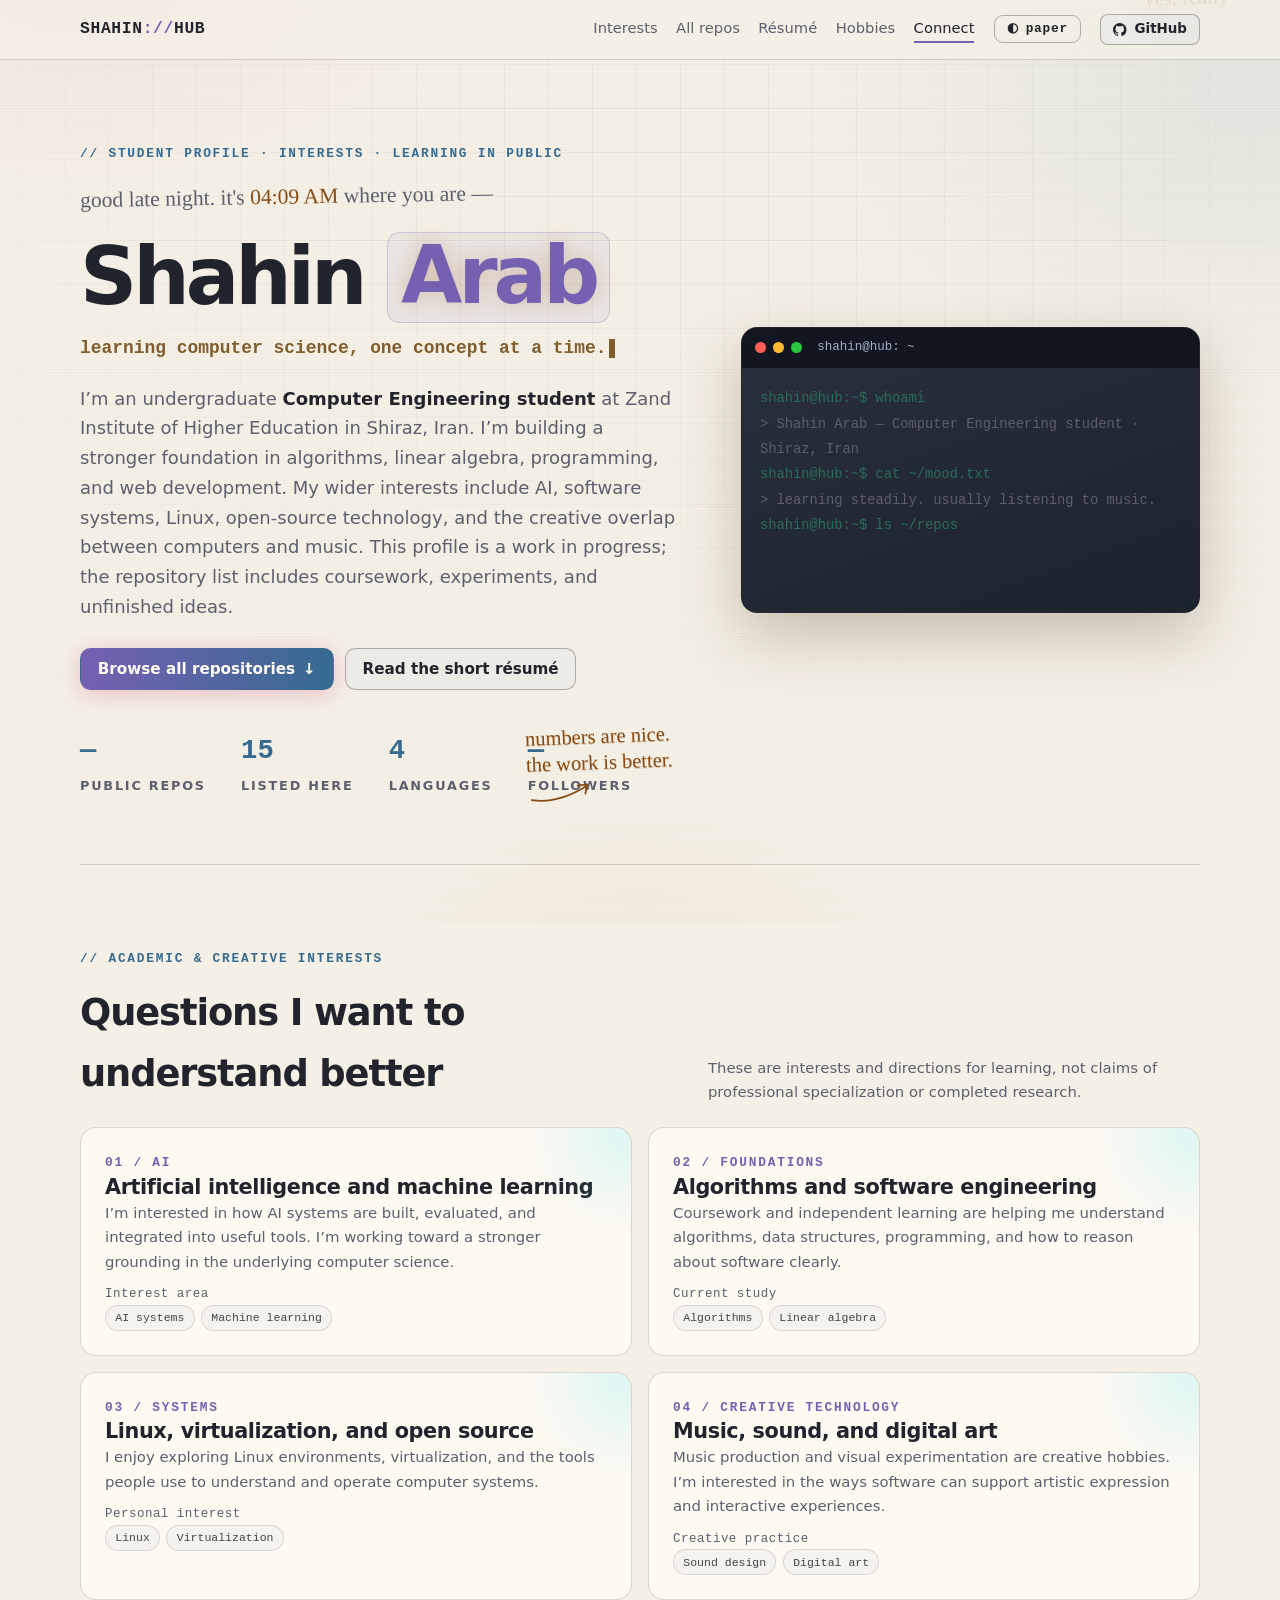
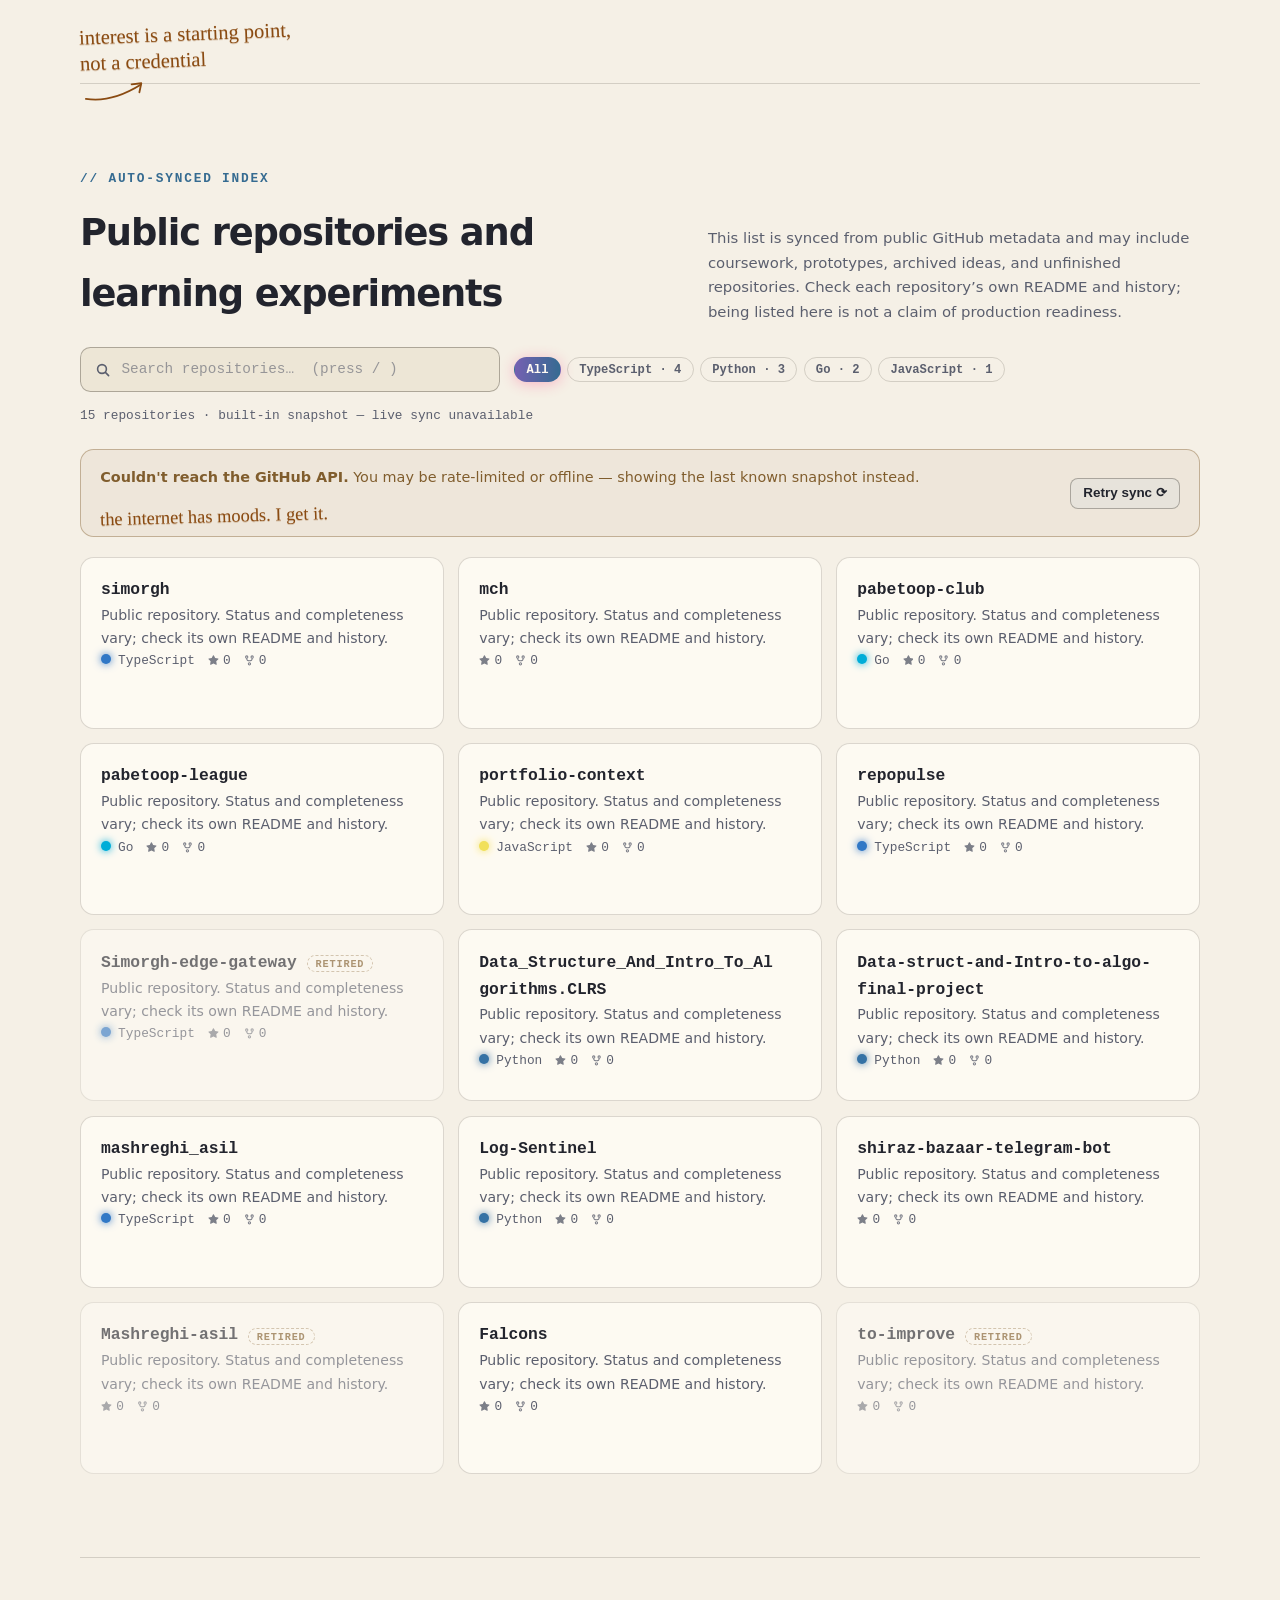
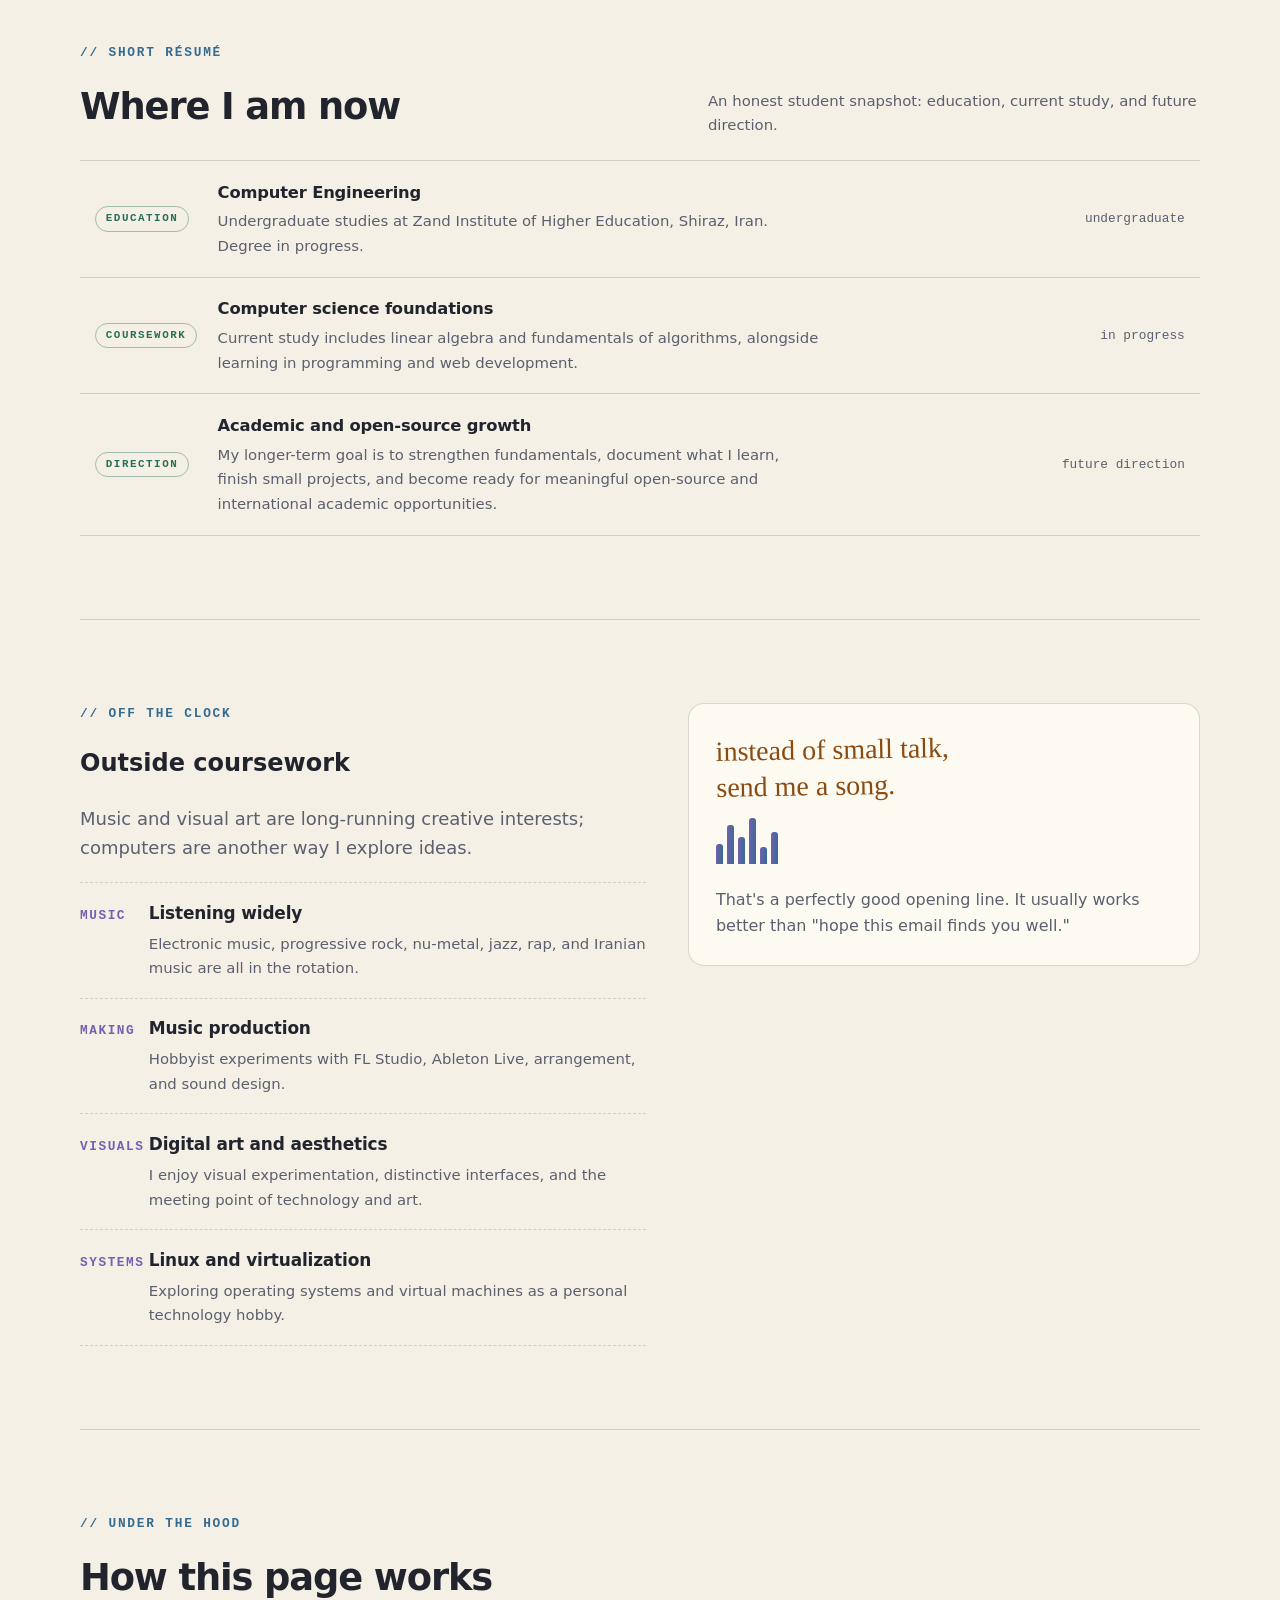
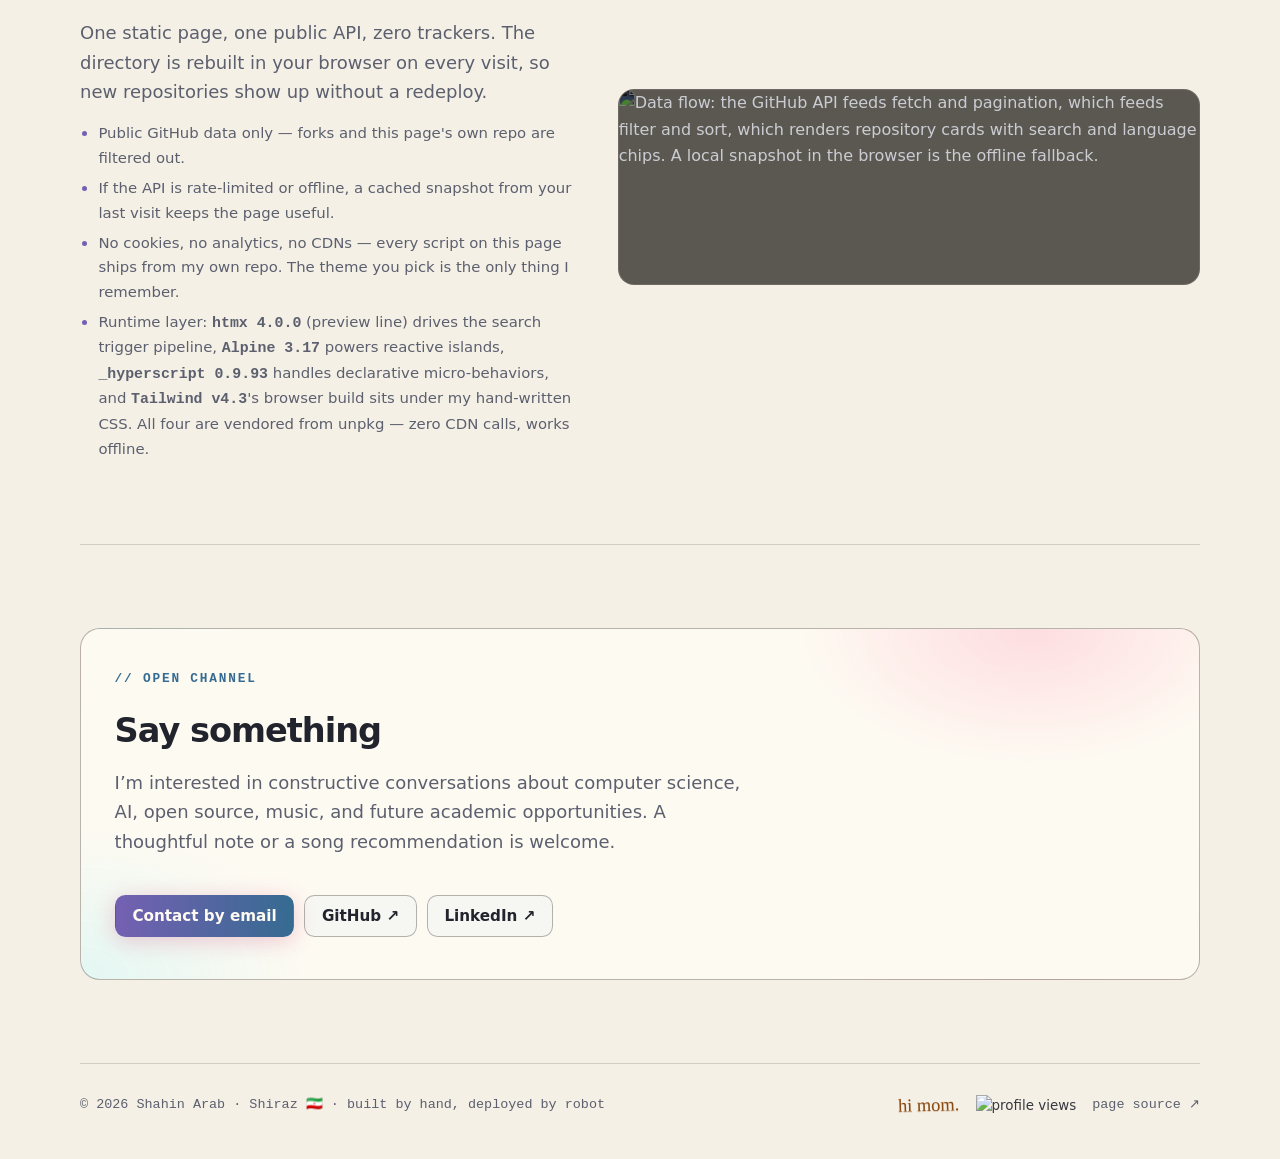
==== index.html @ c29c107a "Make public profile honest and student-focused" ====
<!doctype html>
<html lang="en">
<head>
  <meta charset="utf-8">
  <!-- before first paint: JS capability + saved theme (no flash), reveal system gated on .js -->
  <script>
    document.documentElement.classList.add("js");
    try {
      var t = localStorage.getItem("hub:theme:v1");
      if (!t) t = matchMedia("(prefers-color-scheme: light)").matches ? "paper" : "dark";
      document.documentElement.dataset.theme = t;
    } catch (e) { document.documentElement.dataset.theme = "dark"; }
  </script>
  <meta name="viewport" content="width=device-width, initial-scale=1">
  <title>Shahin Arab — Computer Engineering Student</title>
  <meta name="description" content="Computer Engineering student interested in artificial intelligence, algorithms, software systems, Linux, open source, music production, and digital art.">
  <meta name="author" content="Shahin Arab">
  <meta name="color-scheme" content="dark light">
  <meta name="theme-color" content="#04070e" media="(prefers-color-scheme: dark)">
  <meta name="theme-color" content="#f5f0e6" media="(prefers-color-scheme: light)">
  <link rel="canonical" href="https://shaiinarab.github.io/shaiinarab/">

  <!-- Open Graph / Twitter -->
  <meta property="og:type" content="website">
  <meta property="og:site_name" content="Shahin Arab — Student Profile">
  <meta property="og:locale" content="en_US">
  <meta property="og:url" content="https://shaiinarab.github.io/shaiinarab/">
  <meta property="og:title" content="Shahin Arab — Computer Engineering Student">
  <meta property="og:description" content="A student profile focused on academic interests, current learning, music production, and digital art.">
  <meta property="og:image" content="https://shaiinarab.github.io/shaiinarab/assets/og.png">
  <meta property="og:image:width" content="1200">
  <meta property="og:image:height" content="630">
  <meta property="og:image:alt" content="Shahin Arab — SHAHIN://HUB: systems, tools and practical AI">
  <meta name="twitter:card" content="summary_large_image">
  <meta name="twitter:image" content="https://shaiinarab.github.io/shaiinarab/assets/og.png">
  <meta name="twitter:title" content="Shahin Arab — Computer Engineering Student">
  <meta name="twitter:description" content="Academic interests, current learning, music production, and digital art.">

  <!-- Warm the GitHub API connection before JS boots -->
  <link rel="preconnect" href="https://api.github.com" crossorigin>
  <link rel="dns-prefetch" href="https://api.github.com">

  <!-- Favicon (inline SVG, zero requests) -->
  <link rel="icon" href="data:image/svg+xml,%3Csvg xmlns='http://www.w3.org/2000/svg' viewBox='0 0 64 64'%3E%3Crect width='64' height='64' rx='14' fill='%23060a12'/%3E%3Crect x='2' y='2' width='60' height='60' rx='12' fill='none' stroke='%2300e5ff' stroke-width='2' opacity='.5'/%3E%3Ctext x='32' y='43' font-family='monospace' font-size='28' font-weight='bold' fill='%2300e5ff' text-anchor='middle'%3E%3E_%3C/text%3E%3C/svg%3E">

  <script type="application/ld+json">
  {
    "@context": "https://schema.org",
    "@type": "Person",
    "name": "Shahin Arab",
    "url": "https://shaiinarab.github.io/shaiinarab/",
    "jobTitle": "Computer Engineering student",
    "sameAs": [
      "https://github.com/Shaiinarab",
      "https://www.linkedin.com/in/shaiinarab/",
      "https://twitter.com/shaiinarab",
      "https://huggingface.co/shahinozone"
    ],
    "knowsLanguage": ["fa", "en"],
    "homeLocation": { "@type": "Place", "address": { "@type": "PostalAddress", "addressLocality": "Shiraz", "addressCountry": "IR" } },
    "knowsAbout": ["Artificial intelligence", "Algorithms", "Software engineering", "Linux", "Virtualization", "Music production", "Digital art"]
  }
  </script>

  <link rel="stylesheet" href="assets/style.css">

  <!-- ============ Gen-UI runtime stack (vendored, zero CDN) ============
       htmx 4.0.0 (preview line)   — partial-swap / trigger pipeline
       alpinejs 3.17.4             — reactive islands (defer: non-blocking)
       _hyperscript 0.9.93         — declarative micro-behaviors (defer)
       tailwindcss 4.3.3 browser   — no-build utility layer (defer; my CSS wins
                                     on conflicts, so FOUT risk is contained) -->
  <script src="vendor/htmx-4.0.0.js"></script>
  <script src="vendor/alpine-3.17.4.js" defer></script>
  <script src="vendor/_hyperscript-0.9.93.js" defer></script>
  <script src="vendor/tailwind-browser-4.js" defer></script>

  <script src="assets/app.js" defer></script>
</head>
<body>
  <a class="skip-link" href="#top">Skip to content</a>
  <div class="fx" aria-hidden="true"></div>
  <div class="fx-spot" aria-hidden="true"></div>
  <div class="toasts" id="toasts" aria-live="polite" aria-atomic="false"></div>

  <header class="nav" role="banner">
    <div class="shell nav-row">
      <a class="brand mono" href="#top" title="click me three times. or don't.">SHAHIN<span class="pink">://</span>HUB</a>
      <nav aria-label="Sections" class="nav-links">
        <a href="#featured">Interests</a>
        <a href="#directory">All repos</a>
        <a href="#demos">Résumé</a>
        <a href="#offclock">Hobbies</a>
        <a href="#connect">Connect</a>
      </nav>
      <button class="theme-toggle" id="theme-toggle" type="button" aria-pressed="false" aria-label="Switch to paper mode"
              _="on click add .press then wait 90ms then remove .press end">
        <span class="tt-glyph" aria-hidden="true">◑</span><span class="tt-label">night</span>
      </button>
      <a class="btn btn-ghost btn-sm" href="https://github.com/Shaiinarab" target="_blank" rel="noopener">
        <svg viewBox="0 0 16 16" class="ic" aria-hidden="true"><path fill="currentColor" d="M8 0C3.58 0 0 3.58 0 8c0 3.54 2.29 6.53 5.47 7.59.4.07.55-.17.55-.38 0-.19-.01-.82-.01-1.49-2.01.37-2.53-.49-2.69-.94-.09-.23-.48-.94-.82-1.13-.28-.15-.68-.52-.01-.53.63-.01 1.08.58 1.23.82.72 1.21 1.87.87 2.33.66.07-.52.28-.87.51-1.07-1.78-.2-3.64-.89-3.64-3.95 0-.87.31-1.59.82-2.15-.08-.2-.36-1.02.08-2.12 0 0 .67-.21 2.2.82.64-.18 1.32-.27 2-.27s1.36.09 2 .27c1.53-1.04 2.2-.82 2.2-.82.44 1.1.16 1.92.08 2.12.51.56.82 1.27.82 2.15 0 3.07-1.87 3.75-3.65 3.95.29.25.54.73.54 1.48 0 1.07-.01 1.93-.01 2.2 0 .21.15.46.55.38A8.01 8.01 0 0 0 16 8c0-4.42-3.58-8-8-8Z"/></svg>
        GitHub
      </a>
    </div>
    <div class="signal" aria-hidden="true"></div>
  </header>

  <main id="top">
    <!-- ============ HERO ============ -->
    <section class="hero shell" aria-labelledby="hero-title">
      <div class="hero-copy" data-reveal>
        <p class="eyebrow mono" data-reveal data-decode>// STUDENT PROFILE · INTERESTS · LEARNING IN PUBLIC</p>
        <p class="greeting" data-greeting>hello from Shiraz.</p>
        <h1 id="hero-title" class="display">Shahin&nbsp;<span class="tok">Arab</span></h1>
        <p class="type-line mono" aria-live="off"><span id="typed"></span><span class="caret" aria-hidden="true"></span></p>
        <p class="lead">
          I’m an undergraduate <strong>Computer Engineering student</strong> at Zand Institute of Higher Education in Shiraz, Iran.
          I’m building a stronger foundation in algorithms, linear algebra, programming, and web development.
          My wider interests include AI, software systems, Linux, open-source technology, and the creative overlap between computers and music.
          This profile is a work in progress; the repository list includes coursework, experiments, and unfinished ideas.
        </p>
        <div class="actions">
          <a class="btn btn-primary magnetic" href="#directory">Browse all repositories <span aria-hidden="true">↓</span></a>
          <a class="btn btn-ghost" href="#demos">Read the short résumé</a>
        </div>

        <div class="stats-wrap">
          <dl class="stats" aria-label="GitHub account stats">
            <div><dt>Public repos</dt><dd class="mono" data-stat="repos">—</dd></div>
            <div><dt>Listed here</dt><dd class="mono" data-stat="listed">—</dd></div>
            <div><dt>Languages</dt><dd class="mono" data-stat="langs">—</dd></div>
            <div><dt>Followers</dt><dd class="mono" data-stat="followers">—</dd></div>
          </dl>
          <p class="note note-stats" aria-hidden="true">
            numbers are nice.<br>the work is better.
            <svg class="doodle" viewBox="0 0 90 34"><path d="M6 26 C 26 30, 52 26, 80 10"/><path d="M68 9 L 81 8 L 78 20"/></svg>
          </p>
        </div>
      </div>

      <aside class="terminal tilt" data-reveal aria-label="Live directory status">
        <div class="term-bar" aria-hidden="true">
          <span class="dot r"></span><span class="dot y"></span><span class="dot g"></span>
          <span class="term-title mono">shahin@hub: ~</span>
        </div>
        <pre class="term-body mono" id="term-body"><span class="cmd">shahin@hub:~$ boot</span>
<span class="out dim">waking up…</span></pre>
      </aside>
    </section>

    <!-- ============ INTERESTS ============ -->
    <section id="featured" class="shell section" aria-labelledby="featured-title">
      <div class="sec-head" data-reveal>
        <div>
          <p class="eyebrow mono" data-reveal data-decode>// ACADEMIC & CREATIVE INTERESTS</p>
          <h2 id="featured-title" data-reveal data-decode>Questions I want to understand better</h2>
        </div>
        <p>These are interests and directions for learning, not claims of professional specialization or completed research.</p>
      </div>
      <div class="featured-grid">
        <article class="feat-card" data-reveal>
          <div><div class="feat-path mono">01 / AI</div><h3>Artificial intelligence and machine learning</h3><p class="feat-desc">I’m interested in how AI systems are built, evaluated, and integrated into useful tools. I’m working toward a stronger grounding in the underlying computer science.</p></div>
          <div class="feat-side"><div class="feat-top mono">Interest area</div><div class="tags"><span class="tag">AI systems</span><span class="tag">Machine learning</span></div></div>
        </article>
        <article class="feat-card" data-reveal>
          <div><div class="feat-path mono">02 / FOUNDATIONS</div><h3>Algorithms and software engineering</h3><p class="feat-desc">Coursework and independent learning are helping me understand algorithms, data structures, programming, and how to reason about software clearly.</p></div>
          <div class="feat-side"><div class="feat-top mono">Current study</div><div class="tags"><span class="tag">Algorithms</span><span class="tag">Linear algebra</span></div></div>
        </article>
        <article class="feat-card" data-reveal>
          <div><div class="feat-path mono">03 / SYSTEMS</div><h3>Linux, virtualization, and open source</h3><p class="feat-desc">I enjoy exploring Linux environments, virtualization, and the tools people use to understand and operate computer systems.</p></div>
          <div class="feat-side"><div class="feat-top mono">Personal interest</div><div class="tags"><span class="tag">Linux</span><span class="tag">Virtualization</span></div></div>
        </article>
        <article class="feat-card" data-reveal>
          <div><div class="feat-path mono">04 / CREATIVE TECHNOLOGY</div><h3>Music, sound, and digital art</h3><p class="feat-desc">Music production and visual experimentation are creative hobbies. I’m interested in the ways software can support artistic expression and interactive experiences.</p></div>
          <div class="feat-side"><div class="feat-top mono">Creative practice</div><div class="tags"><span class="tag">Sound design</span><span class="tag">Digital art</span></div></div>
        </article>
      </div>
      <p class="note note-interest" aria-hidden="true">interest is a starting point, not a credential
        <svg class="doodle" viewBox="0 0 90 34"><path d="M6 26 C 26 30, 52 26, 80 10"/><path d="M68 9 L 81 8 L 78 20"/></svg>
      </p>
    </section>

    <!-- ============ DIRECTORY ============ -->
    <section id="directory" class="shell section" aria-labelledby="directory-title">
      <div class="sec-head" data-reveal>
        <div>
          <p class="eyebrow mono" data-reveal data-decode>// AUTO-SYNCED INDEX</p>
          <h2 id="directory-title" data-reveal data-decode>Public repositories and learning experiments</h2>
        </div>
        <p>This list is synced from public GitHub metadata and may include coursework, prototypes, archived ideas, and unfinished repositories. Check each repository’s own README and history; being listed here is not a claim of production readiness.</p>
      </div>

      <div class="toolbar" data-reveal>
        <label class="search" for="repo-search">
          <svg viewBox="0 0 16 16" class="ic" aria-hidden="true"><circle cx="7" cy="7" r="4.4" fill="none" stroke="currentColor" stroke-width="1.6"/><path d="m10.4 10.4 3.2 3.2" stroke="currentColor" stroke-width="1.6" stroke-linecap="round"/></svg>
          <!-- HTMX 4 (idempotent): keyup emits a custom htmx event; app.js answers it with htmx.trigger()
               so the grid re-renders through the library's request pipeline — no network, no double-render. -->
          <input id="repo-search" type="search" placeholder="Search repositories…  (press / )" aria-label="Search repositories by name or description" autocomplete="off" spellcheck="false"
                 hx-trigger="keyup changed delay:150ms -> hub:query" hx-on:hub:query="window.hub && hub.onHtmxQuery()">
        </label>
        <div class="chips" id="lang-chips" role="group" aria-label="Filter by language"></div>
      </div>

      <p class="result-line mono dim" id="result-line" role="status" aria-live="polite"></p>

      <noscript>
        <div class="api-note">
          <p><strong>JavaScript is off</strong>, so the live directory can't sync in this browser. Browse the repositories directly on <a href="https://github.com/Shaiinarab?tab=repositories" target="_blank" rel="noopener">github.com/Shaiinarab</a>.</p>
        </div>
      </noscript>

      <div class="api-note" id="api-note" hidden>
        <div>
          <p><strong>Couldn't reach the GitHub API.</strong> You may be rate-limited or offline — showing the last known snapshot instead.</p>
          <span class="hand" aria-hidden="true">the internet has moods. I get it.</span>
        </div>
        <button class="btn btn-sm btn-ghost magnetic" id="retry-btn" type="button">Retry sync ⟳</button>
      </div>

      <div class="repo-grid" id="repo-grid" aria-busy="true"></div>
    </section>

    <!-- ============ SHORT RÉSUMÉ ============ -->
    <section id="demos" class="shell section" aria-labelledby="demos-title">
      <div class="sec-head" data-reveal>
        <div><p class="eyebrow mono" data-reveal data-decode>// SHORT RÉSUMÉ</p><h2 id="demos-title" data-reveal data-decode>Where I am now</h2></div>
        <p>An honest student snapshot: education, current study, and future direction.</p>
      </div>
      <div class="feed">
        <article class="feed-row" data-reveal><span class="status-pill">EDUCATION</span><div><h3>Computer Engineering</h3><p>Undergraduate studies at Zand Institute of Higher Education, Shiraz, Iran. Degree in progress.</p></div><span class="feed-endpoint mono">undergraduate</span></article>
        <article class="feed-row" data-reveal><span class="status-pill">COURSEWORK</span><div><h3>Computer science foundations</h3><p>Current study includes linear algebra and fundamentals of algorithms, alongside learning in programming and web development.</p></div><span class="feed-endpoint mono">in progress</span></article>
        <article class="feed-row" data-reveal><span class="status-pill">DIRECTION</span><div><h3>Academic and open-source growth</h3><p>My longer-term goal is to strengthen fundamentals, document what I learn, finish small projects, and become ready for meaningful open-source and international academic opportunities.</p></div><span class="feed-endpoint mono">future direction</span></article>
      </div>
    </section>

    <!-- ============ OFF THE CLOCK ============ -->
    <section id="offclock" class="shell section" aria-labelledby="offclock-title">
      <div class="offclock">
        <div data-reveal>
          <p class="eyebrow mono" data-reveal data-decode>// OFF THE CLOCK</p>
          <h2 id="offclock-title" data-reveal data-decode>Outside coursework</h2>
          <p class="lead">Music and visual art are long-running creative interests; computers are another way I explore ideas.</p>
          <ul class="offclock-list">
<li><span class="offclock-k">music</span><div class="offclock-v"><strong>Listening widely</strong><p>Electronic music, progressive rock, nu-metal, jazz, rap, and Iranian music are all in the rotation.</p></div></li>
<li><span class="offclock-k">making</span><div class="offclock-v"><strong>Music production</strong><p>Hobbyist experiments with FL Studio, Ableton Live, arrangement, and sound design.</p></div></li>
<li><span class="offclock-k">visuals</span><div class="offclock-v"><strong>Digital art and aesthetics</strong><p>I enjoy visual experimentation, distinctive interfaces, and the meeting point of technology and art.</p></div></li>
<li><span class="offclock-k">systems</span><div class="offclock-v"><strong>Linux and virtualization</strong><p>Exploring operating systems and virtual machines as a personal technology hobby.</p></div></li>
</ul>
        </div>
        <aside class="offclock-note" data-reveal>
          <span class="hand-big">instead of small talk,<br>send me a song.</span>
          <div class="eq" aria-hidden="true"><i></i><i></i><i></i><i></i><i></i><i></i></div>
          <p class="dim" style="margin:.9rem 0 0">That's a perfectly good opening line. It usually works better than "hope this email finds you well."</p>
        </aside>
      </div>
    </section>

    <!-- ============ COLOPHON ============ -->
    <section id="colophon" class="shell section" aria-labelledby="colophon-title">
      <div class="colophon">
        <div data-reveal>
          <p class="eyebrow mono" data-reveal data-decode>// UNDER THE HOOD</p>
          <h2 id="colophon-title">How this page works</h2>
          <p class="lead">One static page, one public API, zero trackers. The directory is rebuilt in your browser on every visit, so new repositories show up without a redeploy.</p>
          <ul>
            <li>Public GitHub data only — forks and this page's own repo are filtered out.</li>
            <li>If the API is rate-limited or offline, a cached snapshot from your last visit keeps the page useful.</li>
            <li>No cookies, no analytics, no CDNs — every script on this page ships from my own repo. The theme you pick is the only thing I remember.</li>
            <li>Runtime layer: <strong class="mono">htmx 4.0.0</strong> (preview line) drives the search trigger pipeline, <strong class="mono">Alpine 3.17</strong> powers reactive islands, <strong class="mono">_hyperscript 0.9.93</strong> handles declarative micro-behaviors, and <strong class="mono">Tailwind v4.3</strong>'s browser build sits under my hand-written CSS. All four are vendored from unpkg — zero CDN calls, works offline.</li>
          </ul>
        </div>
        <img class="flow" src="assets/hub-flow.svg" width="960" height="320" loading="lazy" data-reveal
             alt="Data flow: the GitHub API feeds fetch and pagination, which feeds filter and sort, which renders repository cards with search and language chips. A local snapshot in the browser is the offline fallback.">
      </div>
    </section>

    <!-- ============ CONNECT ============ -->
    <section id="connect" class="shell section" aria-labelledby="connect-title">
      <div class="connect-box" data-reveal>
        <div>
          <p class="eyebrow mono">// OPEN CHANNEL</p>
          <h2 id="connect-title">Say something</h2>
          <p class="lead">I’m interested in constructive conversations about computer science, AI, open source, music, and future academic opportunities. A thoughtful note or a song recommendation is welcome.</p>
        </div>
        <div class="connect-actions">
          <a class="btn btn-primary magnetic" href="mailto:Shahinarab619@outlook.com">Contact by email</a>
          <a class="btn btn-ghost" href="https://github.com/Shaiinarab" target="_blank" rel="noopener">GitHub ↗</a>
          <a class="btn btn-ghost" href="https://www.linkedin.com/in/shaiinarab/" target="_blank" rel="noopener">LinkedIn ↗</a>
          
        </div>
        <p class="note note-connect" aria-hidden="true">
          yes, really
          <svg class="doodle" viewBox="0 0 80 34"><path d="M74 26 C 52 30, 26 26, 6 12"/><path d="M16 9 L 4 11 L 9 21"/></svg>
        </p>
      </div>
    </section>
  </main>

  <footer class="shell foot">
    <span class="mono dim">© <span id="year">2026</span> Shahin Arab · Shiraz 🇮🇷 · built by hand, deployed by robot</span>
    <span class="foot-links">
      <span class="foot-status mono" x-data="{ online: navigator.onLine }"
            @htmx:load.window="online = navigator.onLine"
            :aria-label="online ? 'Connection status: online' : 'Connection status: offline, serving snapshot'"
            x-text="online ? 'signal: locked' : 'signal: offline mode'" role="status" aria-live="polite"></span>
      <span class="hand" aria-hidden="true">hi mom.</span>
      <img src="https://komarev.com/ghpvc/?username=Shaiinarab&amp;color=22e4ff&amp;style=flat-square" alt="profile views" loading="lazy">
      <a class="mono dim" href="https://github.com/Shaiinarab/shaiinarab" target="_blank" rel="noopener">page source ↗</a>
    </span>
  </footer>
</body>
</html>
---- assets/style.css ----
/* ============================================================
   SHAHIN://HUB — "machine with a pulse"
   Two layers: the machine (mono, neon, grid) and the human
   (cream ink, handwriting, marker doodles, first-person voice).
   Self-contained: zero external requests. System sans/mono +
   one self-hosted handwriting subset (Caveat, SIL OFL).
   ============================================================ */

@font-face {
  font-family: "Caveat";
  src: url("fonts/caveat-latin.woff2") format("woff2");
  font-weight: 600;
  font-style: normal;
  font-display: swap;
}

/* ---------- theme tokens: machine (dark) ---------- */
:root {
  --bg: #04070e;
  --bg-2: #070c16;
  --panel: rgba(13, 20, 36, .72);
  --panel-solid: #0b1220;
  --line: rgba(120, 180, 255, .16);
  --line-strong: rgba(120, 180, 255, .34);
  --text: #eaf2ff;
  --muted: #9db0cf;
  --cyan: #9bc5ff;
  --pink: #b5a1e8;
  --amber: #e1c495;
  --green: #8fcbb2;
  --ink: #f2e7d5;              /* handwriting cream */
  --ink-shadow: rgba(225, 196, 149, .28);
  --grad: linear-gradient(92deg, var(--pink), var(--cyan));
  --mono: ui-monospace, "SFMono-Regular", Menlo, Consolas, "Liberation Mono", monospace;
  /* no webfont by design for body type: zero external requests. personality
     lives in the mono voice + scale; Caveat carries the human layer. */
  --sans: ui-sans-serif, system-ui, "Segoe UI", Roboto, "Helvetica Neue", sans-serif;
  --hand: "Caveat", "Segoe Print", "Bradley Hand", cursive;
  --max: 1120px;
  --r-lg: 1rem;

  /* type scale — 1.25 ratio, fluid between roles */
  --text-xs: clamp(.72rem, .68rem + .2vw, .8rem);
  --text-sm: clamp(.86rem, .82rem + .2vw, .93rem);
  --text-body: 1rem;
  --text-lead: clamp(1.02rem, .96rem + .35vw, 1.125rem);
  --text-h2: clamp(1.65rem, 1.35rem + 1.5vw, 2.3rem);
  --text-display: clamp(3rem, 6.2vw, 5rem);
  --track-caps: .14em;

  /* spacing rhythm */
  --gap-xs: .45rem;
  --gap-sm: .85rem;
  --gap-md: 1.4rem;
  --gap-lg: 2.6rem;
  --gap-xl: clamp(3.4rem, 7vw, 5.2rem);

  /* motion — ease-out-quart */
  --ease-out: cubic-bezier(.22, 1, .36, 1);
  --ease-spring: cubic-bezier(.34, 1.4, .64, 1);
}

/* ---------- theme tokens: paper (the human mode) ---------- */
[data-theme="paper"] {
  --bg: #f5f0e6;
  --bg-2: #ece4d2;
  --panel: rgba(255, 252, 245, .82);
  --panel-solid: #fbf7ee;
  --line: rgba(40, 32, 22, .16);
  --line-strong: rgba(40, 32, 22, .32);
  --text: #22242d;
  --muted: #5b5f6e;
  --cyan: #356b91;
  --pink: #7560b2;
  --amber: #805d2d;
  --green: #286e58;
  --ink: #8a4b12;
  --ink-shadow: rgba(138, 75, 18, .25);
  --grad: linear-gradient(92deg, var(--pink), var(--cyan));
}

* { box-sizing: border-box; }
html { scroll-behavior: smooth; scroll-padding-top: 5.5rem; }
body {
  margin: 0;
  color: var(--text);
  background: var(--bg);
  font: normal var(--text-body)/1.65 var(--sans);
  -webkit-font-smoothing: antialiased;
  overflow-x: hidden;
}
a { color: inherit; text-decoration: none; }
img { max-width: 100%; }
:focus-visible { outline: 3px solid var(--cyan); outline-offset: 3px; border-radius: 4px; }

.skip-link {
  position: absolute; left: .8rem; top: -3.2rem; z-index: 100;
  padding: .55rem .95rem; border-radius: .5rem;
  background: var(--cyan); color: var(--bg); font-weight: 700;
  transition: top .18s var(--ease-out);
}
.skip-link:focus { top: .8rem; }

.mono { font-family: var(--mono); }
.dim { color: var(--muted); }
.pink { color: var(--pink); }

/* the human voice: handwriting for margin notes and asides */
.hand {
  font-family: var(--hand);
  font-size: 1.22rem;
  line-height: 1.35;
  color: var(--ink);
  transform: rotate(-1.6deg);
  text-shadow: 0 1px 0 var(--ink-shadow);
}

/* ---------- ambient background fx (parallax layers) ---------- */
.fx {
  position: fixed; inset: -24px; z-index: -1; pointer-events: none;
  background:
    radial-gradient(38rem 26rem at 8% -6%, rgba(181, 161, 232, .12), transparent 65%),
    radial-gradient(42rem 30rem at 96% 12%, rgba(155, 197, 255, .09), transparent 65%),
    radial-gradient(30rem 24rem at 50% 110%, rgba(143, 203, 178, .05), transparent 60%),
    var(--bg);
  transition: transform .35s var(--ease-out);
  will-change: transform;
}
[data-theme="paper"] .fx {
  background:
    radial-gradient(38rem 26rem at 8% -6%, rgba(194, 24, 91, .08), transparent 65%),
    radial-gradient(42rem 30rem at 96% 12%, rgba(11, 110, 134, .08), transparent 65%),
    radial-gradient(30rem 24rem at 50% 110%, rgba(154, 91, 18, .05), transparent 60%),
    var(--bg);
}
.fx::before {
  content: ""; position: absolute; inset: 0;
  background-image:
    linear-gradient(rgba(120, 180, 255, .05) 1px, transparent 1px),
    linear-gradient(90deg, rgba(120, 180, 255, .05) 1px, transparent 1px);
  background-size: 44px 44px;
  mask-image: radial-gradient(70% 55% at 50% 22%, #000 0%, transparent 100%);
}
[data-theme="paper"] .fx::before {
  background-image:
    linear-gradient(rgba(40, 32, 22, .05) 1px, transparent 1px),
    linear-gradient(90deg, rgba(40, 32, 22, .05) 1px, transparent 1px);
}
.fx::after {
  content: ""; position: absolute; inset: 0;
  background: repeating-linear-gradient(to bottom, rgba(255, 255, 255, .014) 0 1px, transparent 1px 3px);
}
[data-theme="paper"] .fx::after {
  background: repeating-linear-gradient(to bottom, rgba(90, 60, 20, .02) 0 1px, transparent 1px 3px);
}
/* cursor spotlight, subtle */
.fx-spot {
  position: fixed; inset: 0; z-index: -1; pointer-events: none;
  background: radial-gradient(22rem 22rem at var(--mx, 50%) var(--my, 20%), rgba(34, 228, 255, .07), transparent 70%);
  opacity: 0;
  transition: opacity .5s ease;
}
.fx-spot.on { opacity: 1; }

.shell { width: min(calc(100% - 2.5rem), var(--max)); margin-inline: auto; }

/* ---------- reveal on scroll (gated behind .js) ---------- */
.js [data-reveal] {
  opacity: 0; transform: translateY(18px);
  transition: opacity .55s var(--ease-out), transform .55s var(--ease-out);
  transition-delay: var(--d, 0ms);
}
.js [data-reveal].in { opacity: 1; transform: none; }

/* ---------- nav + signal bar ---------- */
.nav {
  position: sticky; top: 0; z-index: 50;
  background: color-mix(in srgb, var(--bg) 74%, transparent);
  backdrop-filter: blur(12px);
  -webkit-backdrop-filter: blur(12px);
  border-bottom: 1px solid var(--line);
}
.nav-row { display: flex; align-items: center; gap: 1.2rem; padding: .85rem 0; }
.brand {
  font-family: var(--mono); font-weight: 800; letter-spacing: .04em;
  font-size: 1.02rem; white-space: nowrap; cursor: pointer;
}
.brand:hover { text-shadow: 0 0 18px rgba(34, 228, 255, .7); }
[data-theme="paper"] .brand:hover { text-shadow: 0 0 12px var(--ink-shadow); }
.nav-links { display: flex; gap: 1.15rem; margin-left: auto; font-size: .92rem; color: var(--muted); }
.nav-links a:hover { color: var(--text); text-shadow: 0 0 12px rgba(34, 228, 255, .5); }
.nav-links a[aria-current="true"] {
  color: var(--text);
  box-shadow: inset 0 -2px 0 var(--pink);
  padding-bottom: .15rem;
}
.theme-toggle {
  display: inline-flex; align-items: center; gap: .45rem;
  padding: .42rem .75rem; border-radius: .55rem;
  border: 1px solid var(--line-strong); background: transparent;
  color: var(--text); font: 700 var(--text-xs)/1 var(--mono);
  letter-spacing: .06em; cursor: pointer;
  transition: border-color .18s ease, background .18s ease, transform .18s var(--ease-spring);
}
.theme-toggle:hover { border-color: var(--cyan); background: rgba(34, 228, 255, .1); transform: translateY(-1px); }
/* press pulse driven by _hyperscript (vendor/_hyperscript-0.9.93.js) */
.theme-toggle.press { transform: scale(.86); }
.theme-toggle { transition: transform 90ms ease-out, border-color .2s, background .2s; }
/* scroll progress = signal strength */
.signal {
  position: absolute; left: 0; bottom: -1px; height: 2px; width: 100%;
  background: var(--grad);
  transform: scaleX(var(--scroll, 0)); transform-origin: 0 50%;
  opacity: .85;
}

/* ---------- buttons ---------- */
.btn {
  display: inline-flex; align-items: center; gap: .5rem;
  padding: .68rem 1.05rem; border-radius: .65rem;
  border: 1px solid var(--line-strong);
  font-weight: 700; font-size: .95rem; line-height: 1.2;
  transition: transform .18s var(--ease-spring), box-shadow .18s ease, background .18s ease, border-color .18s ease;
  cursor: pointer;
}
.btn:hover { transform: translateY(-2px); }
.btn:active { transform: translateY(0) scale(.985); }
.btn-primary {
  background: var(--grad); color: var(--bg); border-color: transparent;
  box-shadow: 0 4px 26px rgba(255, 45, 120, .28);
}
[data-theme="paper"] .btn-primary { color: #fffaf2; box-shadow: 0 4px 22px rgba(194, 24, 91, .22); }
.btn-primary:hover { box-shadow: 0 6px 32px rgba(34, 228, 255, .35); }
.btn-ghost { background: rgba(120, 180, 255, .06); color: var(--text); }
.btn-ghost:hover { background: rgba(34, 228, 255, .12); border-color: var(--cyan); }
.btn-sm { padding: .42rem .75rem; font-size: .84rem; border-radius: .5rem; }
.ic { width: 1em; height: 1em; flex: none; }

/* ---------- hero ---------- */
.hero {
  display: grid; grid-template-columns: 1.25fr .95fr;
  align-items: center; gap: 3.5rem;
  padding: 5.2rem 0 4.2rem;
}
.eyebrow {
  margin: 0 0 .9rem; color: var(--cyan);
  font-family: var(--mono);
  font-size: var(--text-xs); font-weight: 700; letter-spacing: var(--track-caps);
}
.display {
  margin: 0 0 .7rem;
  font-size: var(--text-display);
  line-height: .98; letter-spacing: -.05em; font-weight: 800;
  text-wrap: balance;
}
/* signature treatment: a syntax-highlighted token, not gradient text */
.tok {
  display: inline-block;
  padding: .06em .16em .08em;
  border: 1px solid color-mix(in srgb, var(--pink) 26%, transparent);
  border-radius: .16em;
  background: color-mix(in srgb, var(--pink) 7%, transparent);
  color: var(--pink);
  text-shadow: 0 0 22px var(--ink-shadow);
}
.type-line {
  min-height: 1.9em; margin: 0 0 1rem;
  color: var(--amber); font-size: clamp(.95rem, 1.6vw, 1.12rem); font-weight: 600;
}
.caret {
  display: inline-block; width: .58ch; height: 1.05em;
  margin-left: 2px; vertical-align: text-bottom;
  background: var(--amber);
  animation: blink 1s steps(1) infinite;
}
@keyframes blink { 50% { opacity: 0; } }
.lead { color: var(--muted); font-size: var(--text-lead); max-width: 56ch; margin: 0; }
.lead strong { color: var(--text); }
.actions { display: flex; flex-wrap: wrap; gap: .7rem; margin-top: 1.7rem; }

.greeting {
  margin: 0 0 1.1rem; color: var(--muted);
  font-family: var(--hand); font-size: 1.35rem; transform: rotate(-1deg);
}
.greeting .hl { color: var(--ink); }

.stats-wrap { position: relative; margin-top: 2.4rem; }
.stats {
  display: flex; flex-wrap: wrap; gap: 2.2rem;
  margin: 0; padding: 0;
}
.stats div { display: grid; gap: .1rem; }
.stats dt {
  order: 2; color: var(--muted);
  font-size: var(--text-xs); font-weight: 700; letter-spacing: var(--track-caps); text-transform: uppercase;
}
.stats dd {
  margin: 0; font-size: 1.7rem; font-weight: 800; color: var(--cyan);
  text-shadow: 0 0 16px rgba(34, 228, 255, .35);
  font-variant-numeric: tabular-nums;
}
[data-theme="paper"] .stats dd { text-shadow: none; }

/* handwritten margin note + marker doodles */
.note {
  position: absolute;
  max-width: 15rem;
  font-family: var(--hand); font-size: 1.28rem; line-height: 1.25;
  color: var(--ink); transform: rotate(-2.2deg);
  text-shadow: 0 1px 0 var(--ink-shadow);
  pointer-events: none;
}
.note .doodle { display: block; width: 4.2rem; height: auto; margin: .15rem 0 0; }
.doodle path, .doodle circle, .doodle line {
  fill: none; stroke: var(--ink); stroke-width: 2.4;
  stroke-linecap: round; stroke-linejoin: round;
}
.note-stats { right: 2%; top: -1.6rem; }
.note-pinned { left: 1rem; bottom: -3.4rem; }
.note-connect { right: 4%; top: -2.2rem; }

/* ---------- terminal card (the machine layer) ---------- */
.terminal {
  border: 1px solid var(--line-strong);
  border-radius: var(--r-lg);
  background: linear-gradient(160deg, rgba(16, 26, 46, .95), rgba(7, 11, 21, .95));
  box-shadow: 0 24px 80px rgba(0, 0, 0, .45), inset 0 1px 0 rgba(120, 180, 255, .12);
  overflow: hidden;
  transform-style: preserve-3d;
}
[data-theme="paper"] .terminal {
  background: linear-gradient(160deg, #2a2f3d, #1c222e);
  box-shadow: 0 22px 60px rgba(60, 40, 10, .25);
}
[data-theme="paper"] .terminal .term-body { color: #dfe7f5; }
.term-bar {
  display: flex; align-items: center; gap: .45rem;
  padding: .6rem .85rem; border-bottom: 1px solid var(--line);
  background: rgba(4, 7, 14, .6);
}
.dot { width: .68rem; height: .68rem; border-radius: 50%; }
.dot.r { background: #ff5f57; } .dot.y { background: #febc2e; } .dot.g { background: #28c840; }
.term-title { margin-left: .5rem; color: var(--muted); font-size: .78rem; }
[data-theme="paper"] .term-title { color: #9fb0cd; }
.term-body {
  margin: 0; padding: 1.1rem 1.15rem 1.3rem;
  font-family: var(--mono); color: var(--text);
  font-size: .86rem; line-height: 1.85; white-space: pre-wrap; word-break: break-word;
  min-height: 15.2rem;
}
.term-body .cmd { color: var(--green); }
.term-body .out { color: var(--muted); }
.term-body .aside { color: var(--amber); opacity: .9; }
.term-body .dim { opacity: .7; }
.blink { animation: blink 1s steps(1) infinite; color: var(--cyan); }

/* ---------- sections ---------- */
.section { padding: var(--gap-xl) 0; border-top: 1px solid var(--line); }
.sec-head {
  display: flex; align-items: flex-end; justify-content: space-between;
  gap: var(--gap-lg); margin-bottom: var(--gap-md);
}
.sec-head h2 { margin: 0; font-size: var(--text-h2); letter-spacing: -.03em; text-wrap: balance; }
.sec-head > p { margin: 0; max-width: 52ch; color: var(--muted); font-size: var(--text-sm); }

/* ---------- language dot / tags ---------- */
.lang-dot {
  display: inline-block; width: .62rem; height: .62rem; border-radius: 50%;
  background: var(--lc, var(--cyan));
  box-shadow: 0 0 8px var(--lc, var(--cyan));
  margin-right: .45rem; vertical-align: baseline;
}
.tags { display: flex; flex-wrap: wrap; gap: .4rem; }
.tag {
  font-family: var(--mono); font-size: .72rem;
  color: var(--text); opacity: .85;
  border: 1px solid var(--line);
  border-radius: 99rem; padding: .16rem .58rem;
  background: color-mix(in srgb, var(--cyan) 5%, transparent);
}

/* ---------- featured: one pinned signal + supporting work ---------- */
.featured-grid { display: grid; grid-template-columns: repeat(2, minmax(0, 1fr)); gap: 1rem; }
.feat-card {
  position: relative; display: flex; flex-direction: column; gap: .6rem;
  padding: 1.5rem;
  border: 1px solid var(--line); border-radius: var(--r-lg);
  background: var(--panel);
  overflow: hidden;
  transition: transform .25s var(--ease-out), border-color .25s var(--ease-out), box-shadow .25s var(--ease-out);
  transform-style: preserve-3d;
}
.feat-card--pinned {
  grid-column: 1 / -1;
  display: grid; grid-template-columns: 1.2fr .8fr; gap: 1.2rem 2.4rem;
  align-items: start;
  padding: 2.15rem 2.25rem 2.6rem;
}
.feat-card--pinned h3 { font-size: clamp(1.55rem, 2.4vw, 2.05rem); }
.feat-card--pinned .feat-desc { font-size: var(--text-lead); max-width: 54ch; }
.feat-card--pinned .feat-side {
  display: grid; gap: .9rem; align-content: start;
  padding-left: 1.4rem; border-left: 1px solid var(--line);
}
.feat-path {
  font-family: var(--mono); font-size: var(--text-xs); font-weight: 700;
  letter-spacing: var(--track-caps); text-transform: uppercase; color: var(--pink);
}
.feat-card::before {
  content: ""; position: absolute; top: -6rem; right: -6rem;
  width: 13rem; height: 13rem; border-radius: 50%;
  background: radial-gradient(circle, rgba(34, 228, 255, .14), transparent 68%);
  pointer-events: none;
}
.feat-card:hover {
  transform: translateY(-4px);
  border-color: rgba(34, 228, 255, .55);
  box-shadow: 0 18px 48px rgba(0, 0, 0, .4);
}
.feat-top { color: var(--muted); font-family: var(--mono); font-size: .78rem; letter-spacing: .04em; }
.feat-card h3 { margin: .1rem 0 0; font-size: 1.3rem; letter-spacing: -.02em; line-height: 1.25; }
.feat-card h3 .arrow { display: inline-block; transition: transform .2s ease; }
.feat-card h3 a:hover .arrow { transform: translate(3px, -3px); }
.feat-card h3 a:hover { color: var(--cyan); }
.feat-card p { margin: 0; color: var(--muted); font-size: var(--text-sm); }
.feat-card .feat-desc { margin: 0; color: var(--muted); }
.feat-links { display: flex; flex-wrap: wrap; gap: .5rem; margin-top: auto; padding-top: .6rem; }
.feat-card--pinned .feat-links { margin-top: 0; padding-top: 0; }

/* ---------- directory toolbar ---------- */
.toolbar { display: flex; flex-wrap: wrap; align-items: center; gap: .9rem; margin-bottom: .8rem; }
.search {
  display: flex; align-items: center; gap: .55rem;
  flex: 1 1 260px; max-width: 420px;
  padding: .55rem .85rem;
  border: 1px solid var(--line-strong); border-radius: .65rem;
  background: color-mix(in srgb, var(--bg-2) 80%, transparent);
  color: var(--muted);
  transition: border-color .2s ease, box-shadow .2s ease;
}
.search:focus-within { border-color: var(--cyan); box-shadow: 0 0 0 3px rgba(34, 228, 255, .15); }
.search input {
  flex: 1; min-width: 0; border: 0; outline: 0; background: transparent;
  color: var(--text); font: inherit; font-family: var(--mono); font-size: .9rem;
}
.search input::placeholder { color: color-mix(in srgb, var(--muted) 60%, transparent); }
.chips { display: flex; flex-wrap: wrap; gap: .4rem; }
.chip {
  font-family: var(--mono); font-size: .76rem; font-weight: 700;
  color: var(--muted); cursor: pointer;
  border: 1px solid var(--line); border-radius: 99rem;
  background: transparent; padding: .3rem .7rem;
  transition: all .18s var(--ease-out);
}
.chip:hover { color: var(--text); border-color: var(--line-strong); }
.chip[aria-pressed="true"] {
  color: var(--bg); background: var(--grad); border-color: transparent;
  box-shadow: 0 2px 14px rgba(255, 45, 120, .3);
}
[data-theme="paper"] .chip[aria-pressed="true"] { color: #fffaf2; }
.result-line { margin: 0 0 1.45rem; font-family: var(--mono); font-size: var(--text-xs); }

/* ---------- repo grid ---------- */
.repo-grid { display: grid; grid-template-columns: repeat(auto-fill, minmax(min(300px, 100%), 1fr)); gap: .9rem; }
.repo-card {
  position: relative; display: flex; flex-direction: column; gap: .55rem;
  min-height: 172px; padding: 1.2rem 1.25rem;
  border: 1px solid var(--line); border-radius: .85rem;
  background: var(--panel);
  transition: transform .22s var(--ease-out), border-color .22s ease, box-shadow .22s ease;
}
.repo-card:hover {
  transform: translateY(-3px);
  border-color: rgba(34, 228, 255, .5);
  box-shadow: 0 14px 36px rgba(0, 0, 0, .38);
}
.repo-name {
  margin: 0; padding-right: 1.6rem;
  font-family: var(--mono); font-weight: 700; font-size: 1.02rem;
  color: var(--text); word-break: break-word;
}
.repo-card:hover .repo-name { color: var(--cyan); text-shadow: 0 0 14px rgba(34, 228, 255, .4); }
.repo-desc { margin: 0; color: var(--muted); font-size: .88rem; flex-grow: 1; }
.repo-meta {
  display: flex; flex-wrap: wrap; align-items: center; gap: .8rem;
  color: var(--muted); font-family: var(--mono); font-size: var(--text-xs);
  font-variant-numeric: tabular-nums;
}
.repo-meta .mi { display: inline-flex; align-items: center; gap: .28rem; }
.repo-meta svg { width: .85em; height: .85em; opacity: .8; }
.repo-arrow {
  position: absolute; top: .95rem; right: 1.05rem;
  color: var(--cyan); font-size: 1rem; opacity: 0;
  transition: opacity .2s ease, transform .2s ease;
}
.repo-card:hover .repo-arrow { opacity: 1; transform: translate(2px, -2px); }
.badge-archived, .badge-home {
  font-family: var(--mono); font-size: .64rem; font-weight: 700; letter-spacing: .08em;
  border-radius: 99rem; padding: .1rem .5rem;
}
.badge-archived { color: var(--amber); border: 1px dashed color-mix(in srgb, var(--amber) 50%, transparent); }
.badge-home { color: var(--green); border: 1px dashed color-mix(in srgb, var(--green) 50%, transparent); }
.repo-card.is-archived { opacity: .62; }

/* sticker seals: hand-applied, slightly crooked */
.seal {
  position: absolute; right: .95rem; bottom: .85rem;
  font-family: var(--hand); font-size: 1.02rem; line-height: 1;
  color: var(--ink);
  border: 2px solid var(--ink);
  border-radius: .55rem; padding: .22rem .55rem .3rem;
  transform: rotate(var(--rot, -4deg));
  opacity: .85;
  background: color-mix(in srgb, var(--ink) 7%, transparent);
}

/* skeletons */
.skel {
  min-height: 172px; border-radius: .85rem;
  border: 1px solid var(--line);
  background:
    linear-gradient(100deg, transparent 35%, rgba(120, 180, 255, .09) 50%, transparent 65%) no-repeat,
    var(--panel-solid);
  background-size: 220% 100%, auto;
  animation: shimmer 1.4s infinite linear;
}
@keyframes shimmer { from { background-position: 130% 0, 0 0; } to { background-position: -90% 0, 0 0; } }

.empty-state {
  grid-column: 1 / -1; text-align: center;
  padding: 3rem 1rem; color: var(--muted);
  border: 1px dashed var(--line-strong); border-radius: .85rem;
}

.api-note {
  margin: 0 0 1.2rem; padding: 1rem 1.2rem;
  border: 1px solid color-mix(in srgb, var(--amber) 40%, transparent);
  border-radius: .85rem;
  background: color-mix(in srgb, var(--amber) 6%, transparent);
  color: var(--amber);
  display: flex; align-items: center; justify-content: space-between; gap: 1rem; flex-wrap: wrap;
}
.api-note p { margin: 0; font-size: .9rem; }
.api-note strong { color: var(--amber); }
.api-note .hand { display: block; margin-top: .35rem; font-size: 1.15rem; }

/* ---------- live status feed: rows, not another card grid ---------- */
.feed { display: grid; border-top: 1px solid var(--line); }
.feed-row {
  display: grid; grid-template-columns: 6.4rem 1fr auto;
  align-items: center; gap: 1.25rem;
  padding: 1.15rem .95rem;
  border-bottom: 1px solid var(--line);
  transition: background .22s var(--ease-out), padding-left .22s var(--ease-out);
}
.feed-row:hover { background: color-mix(in srgb, var(--cyan) 5.5%, transparent); padding-left: 1.35rem; }
.feed-row h3 { margin: 0; font-size: 1.02rem; letter-spacing: -.01em; }
.feed-row h3 .arrow { color: var(--cyan); }
.feed-row p { margin: .18rem 0 0; color: var(--muted); font-size: var(--text-sm); max-width: 64ch; }
.feed-endpoint {
  font-family: var(--mono); font-size: var(--text-xs); color: var(--muted);
  max-width: 22ch; overflow: hidden; text-overflow: ellipsis; white-space: nowrap;
}
.status-pill {
  display: inline-flex; align-items: center; gap: .42rem;
  justify-self: start;
  font-family: var(--mono); font-size: .68rem; font-weight: 800; letter-spacing: var(--track-caps);
  color: var(--green);
  border: 1px solid color-mix(in srgb, var(--green) 40%, transparent);
  border-radius: 99rem;
  padding: .18rem .6rem;
}
.pulse {
  width: .5rem; height: .5rem; border-radius: 50%; background: var(--green);
  box-shadow: 0 0 0 0 rgba(89, 240, 176, .5);
  animation: pulse 2s infinite;
}
@keyframes pulse {
  0% { box-shadow: 0 0 0 0 rgba(89, 240, 176, .5); }
  70% { box-shadow: 0 0 0 7px rgba(89, 240, 176, 0); }
  100% { box-shadow: 0 0 0 0 rgba(89, 240, 176, 0); }
}

/* ---------- off the clock (the human section) ---------- */
.offclock {
  display: grid; grid-template-columns: 1.05fr .95fr;
  gap: var(--gap-lg); align-items: start;
  position: relative;
}
.offclock-list { list-style: none; margin: 1.2rem 0 0; padding: 0; }
.offclock-list li {
  display: grid; grid-template-columns: 3.2rem 1fr; gap: 1.1rem;
  align-items: baseline; padding: 1.05rem 0;
  border-bottom: 1px dashed var(--line);
}
.offclock-list li:first-child { border-top: 1px dashed var(--line); }
.offclock-k {
  font-family: var(--mono); font-size: var(--text-xs); font-weight: 700;
  letter-spacing: .12em; text-transform: uppercase; color: var(--pink);
}
.offclock-v strong { display: block; font-size: 1.06rem; letter-spacing: -.01em; }
.offclock-v p { margin: .25rem 0 0; color: var(--muted); font-size: var(--text-sm); }
.eq {
  display: inline-flex; align-items: flex-end; gap: 4px; height: 3.4rem;
  padding: 0 0 .35rem;
}
.eq i {
  display: block; width: 7px; height: 30%;
  background: var(--grad); border-radius: 3px 3px 0 0;
  animation: eq 1.15s var(--ease-out) infinite alternate;
}
.eq i:nth-child(1) { animation-delay: 0s; height: 40%; }
.eq i:nth-child(2) { animation-delay: .18s; height: 80%; }
.eq i:nth-child(3) { animation-delay: .36s; height: 55%; }
.eq i:nth-child(4) { animation-delay: .54s; height: 95%; }
.eq i:nth-child(5) { animation-delay: .72s; height: 35%; }
.eq i:nth-child(6) { animation-delay: .9s; height: 65%; }
@keyframes eq {
  from { transform: scaleY(.35); transform-origin: 50% 100%; }
  to   { transform: scaleY(1.05); transform-origin: 50% 100%; }
}
.offclock-note {
  border: 1px solid var(--line); border-radius: var(--r-lg);
  background: var(--panel); padding: 1.6rem 1.7rem;
}
.offclock-note .hand-big {
  font-family: var(--hand); font-size: 1.75rem; line-height: 1.3;
  color: var(--ink); transform: rotate(-1deg); display: block; margin-bottom: .8rem;
}

/* ---------- connect ---------- */
.connect-box {
  display: flex; align-items: center; justify-content: space-between;
  gap: 2.4rem; flex-wrap: wrap;
  padding: 2.4rem 2.1rem 2.6rem;
  border: 1px solid var(--line-strong); border-radius: calc(var(--r-lg) + .25rem);
  background:
    radial-gradient(24rem 14rem at 85% 0%, rgba(255, 45, 120, .14), transparent 60%),
    radial-gradient(24rem 16rem at 0% 100%, rgba(34, 228, 255, .12), transparent 60%),
    var(--panel);
}
.connect-box h2 { margin: 0 0 .55rem; font-size: clamp(1.6rem, 3vw, 2.1rem); letter-spacing: -.03em; }
.connect-box .lead { margin: .3rem 0 0; font-size: var(--text-lead); }
.connect-actions { display: flex; flex-wrap: wrap; gap: .6rem; position: relative; }

/* ---------- toasts ---------- */
.toasts {
  position: fixed; right: 1.1rem; bottom: 1.1rem; z-index: 80;
  display: grid; gap: .55rem; justify-items: end;
  pointer-events: none;
}
.toast {
  font-family: var(--mono); font-size: .82rem;
  color: var(--text); background: var(--panel-solid);
  border: 1px solid var(--line-strong); border-left: 3px solid var(--cyan);
  border-radius: .6rem; padding: .68rem .95rem;
  box-shadow: 0 14px 40px rgba(0, 0, 0, .35);
  opacity: 0; transform: translateY(10px) scale(.97);
  transition: opacity .3s var(--ease-out), transform .3s var(--ease-spring);
}
.toast.in { opacity: 1; transform: none; }

/* ---------- footer ---------- */
.foot {
  display: flex; align-items: center; justify-content: space-between;
  gap: 1rem; flex-wrap: wrap;
  padding: 1.8rem 0 2.6rem; border-top: 1px solid var(--line);
  font-size: .84rem;
}
.foot-links { display: inline-flex; align-items: center; gap: 1rem; }
.foot-links img { height: 20px; vertical-align: middle; opacity: .9; }
.foot-links a:hover { color: var(--cyan); }
.foot .hand { font-size: 1.15rem; }

/* ---------- colophon / diagram ---------- */
.colophon {
  display: grid; grid-template-columns: .92fr 1.08fr; gap: var(--gap-lg);
  align-items: center;
}
.colophon h2 { margin: 0 0 .55rem; font-size: var(--text-h2); letter-spacing: -.03em; }
.colophon .flow {
  width: 100%; height: auto;
  border: 1px solid var(--line); border-radius: var(--r-lg);
  background: rgba(7, 11, 21, .55);
}
[data-theme="paper"] .colophon .flow { background: rgba(255, 252, 245, .7); }
.colophon ul { margin: .9rem 0 0; padding-left: 1.15rem; color: var(--muted); font-size: var(--text-sm); }
.colophon li + li { margin-top: .35rem; }
.colophon li::marker { color: var(--pink); }

/* ---------- responsive ---------- */
@media (max-width: 940px) {
  .hero { grid-template-columns: 1fr; gap: 2.4rem; padding: 4rem 0 3.4rem; }
  .featured-grid { grid-template-columns: 1fr; }
  .feat-card--pinned { grid-template-columns: 1fr; padding: 1.7rem 1.5rem 2.4rem; }
  .feat-card--pinned .feat-side { padding-left: 0; padding-top: 1rem; border-left: 0; border-top: 1px solid var(--line); }
  .sec-head { flex-direction: column; align-items: flex-start; gap: .8rem; }
  .colophon, .offclock { grid-template-columns: 1fr; }
  .note-stats { position: static; margin-top: 1.6rem; max-width: none; }
  .note-pinned { bottom: -2.6rem; }
}
@media (max-width: 720px) {
  .nav-links { display: none; }
  .stats { gap: 1.5rem; }
  .connect-box { padding: 1.6rem 1.3rem; }
  .feed-row { grid-template-columns: 1fr; gap: .55rem; padding: 1.15rem .85rem; }
  .feed-endpoint { display: none; }
  .note-connect { position: static; margin-top: 1.2rem; }
}
@media (max-width: 480px) {
  /* keep the four hero stats an even 2x2 instead of an orphan third row */
  .stats { display: grid; grid-template-columns: 1fr 1fr; gap: 1.15rem 1.5rem; }
  .theme-toggle .tt-label { display: none; }
}

/* ---------- reduced motion ---------- */
@media (prefers-reduced-motion: reduce) {
  html { scroll-behavior: auto; }
  .js [data-reveal] { opacity: 1; transform: none; transition: none; }
  .caret, .blink { animation: none; }
  .pulse, .eq i, .skel { animation: none; }
  .eq i { transform: scaleY(.7); }
  .skel { opacity: .7; }
  .fx, .fx-spot { transition: none; }
  *, *::before, *::after { transition-duration: .01ms !important; animation-duration: .01ms !important; }
}

/* ---------- high contrast ---------- */
@media (prefers-contrast: more) {
  :root {
    --muted: #c2d0e8;
    --line: rgba(150, 195, 255, .42);
    --line-strong: rgba(150, 195, 255, .7);
  }
  [data-theme="paper"] {
    --muted: #3c4050;
    --line: rgba(40, 32, 22, .38);
    --line-strong: rgba(40, 32, 22, .62);
  }
  .terminal { background: var(--panel-solid); }
  .tok, .stats dd { text-shadow: none; }
}
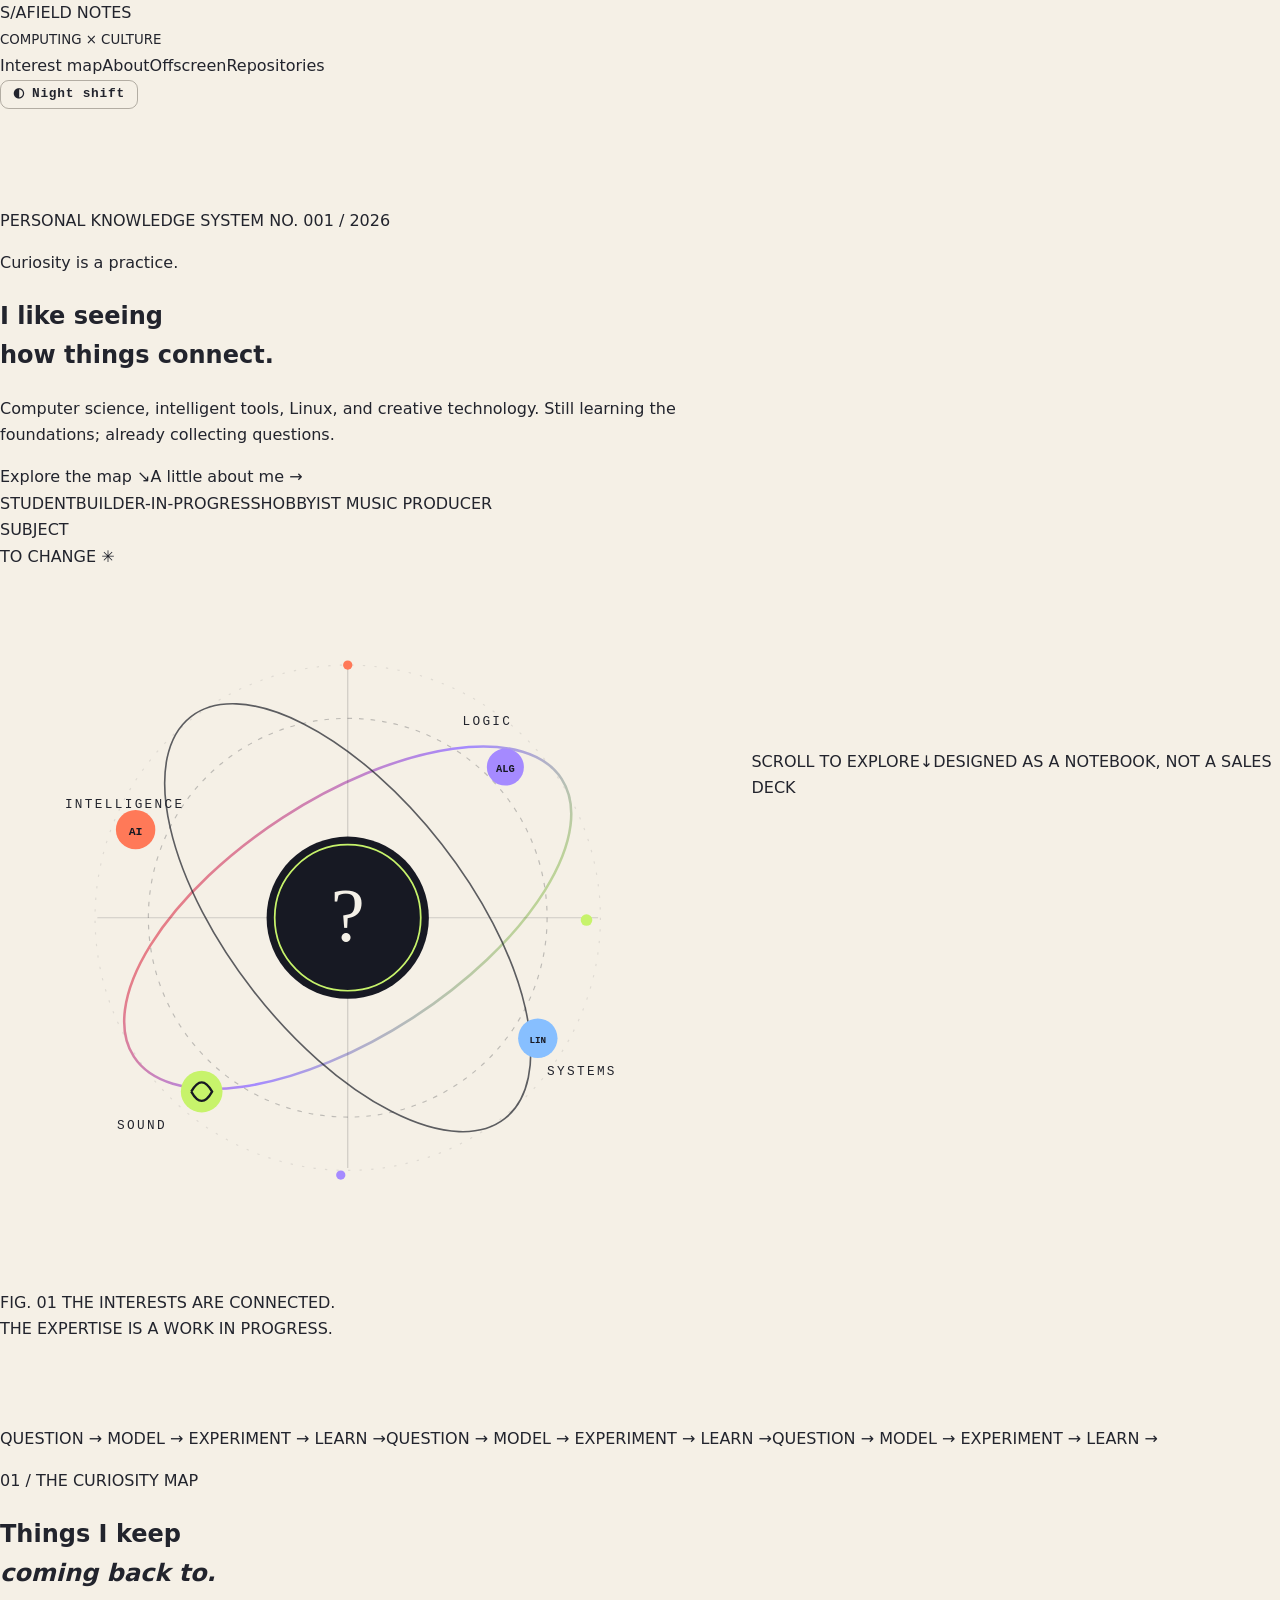
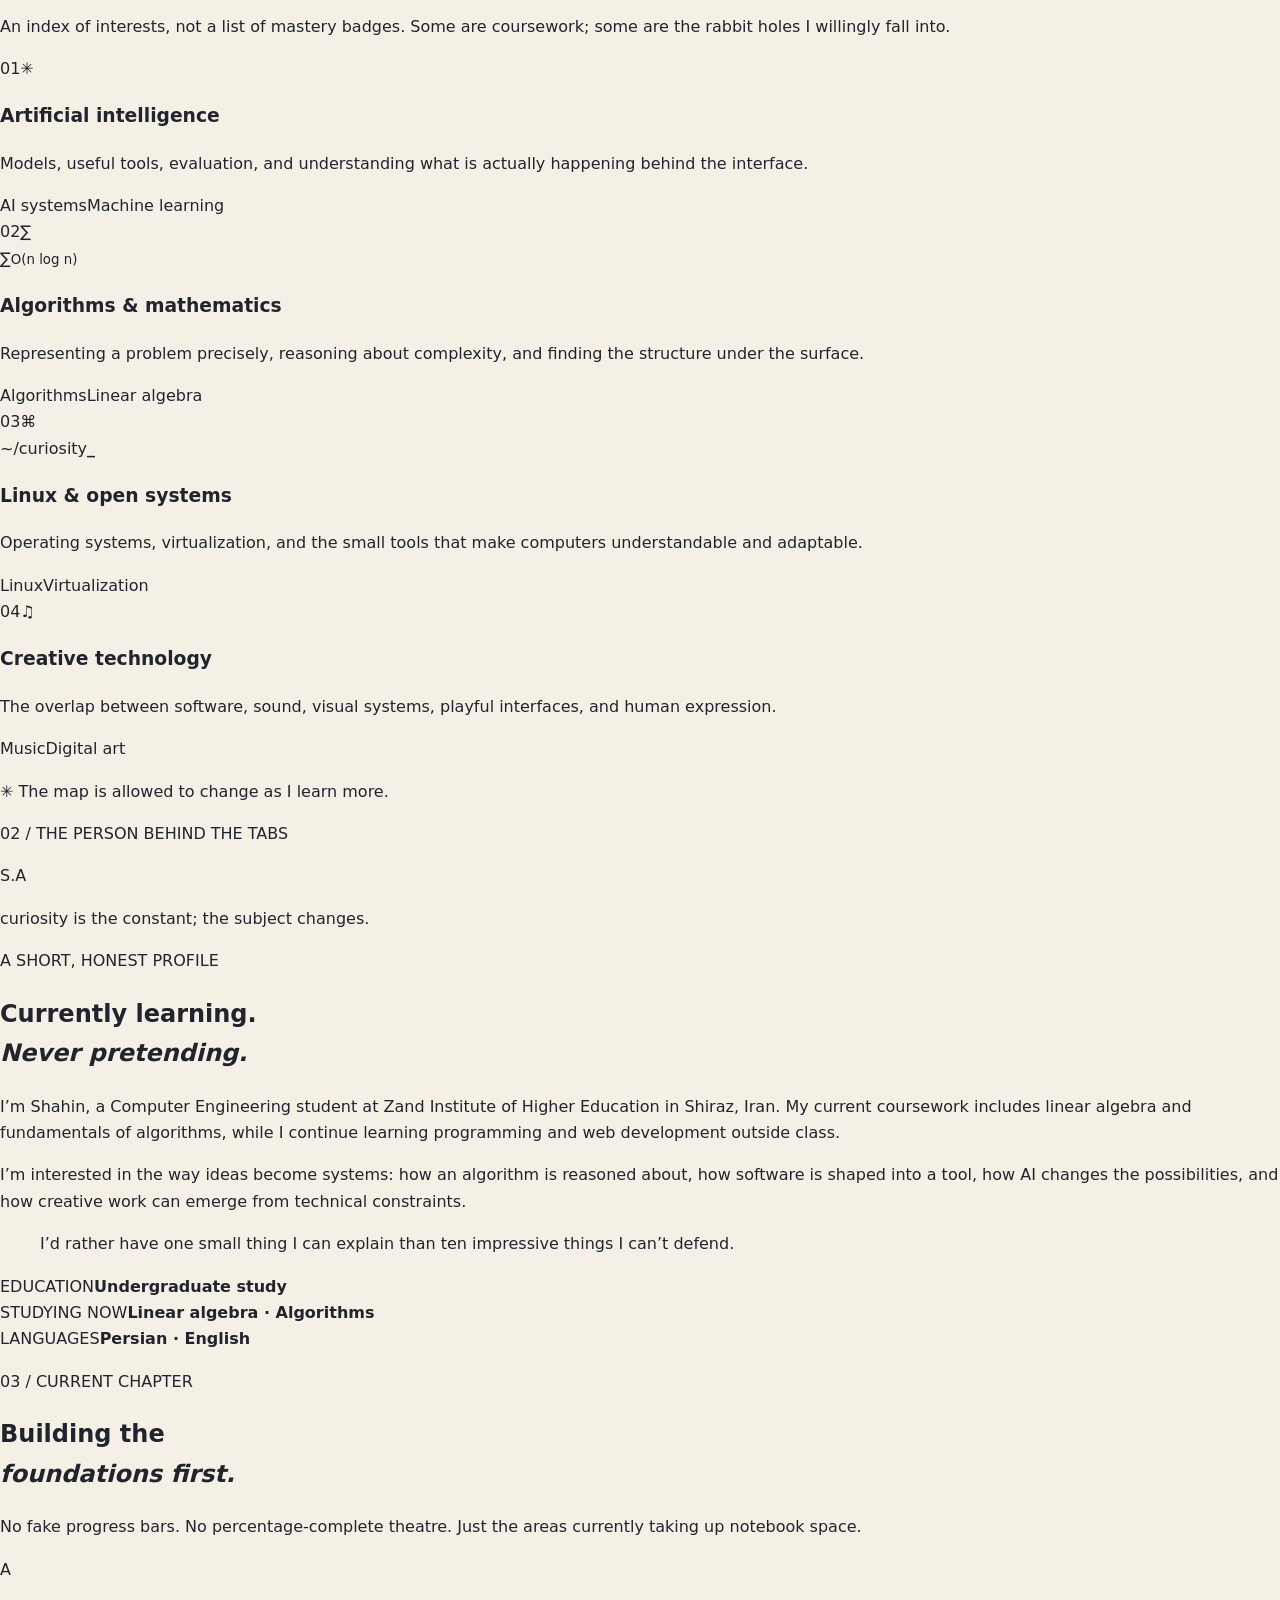
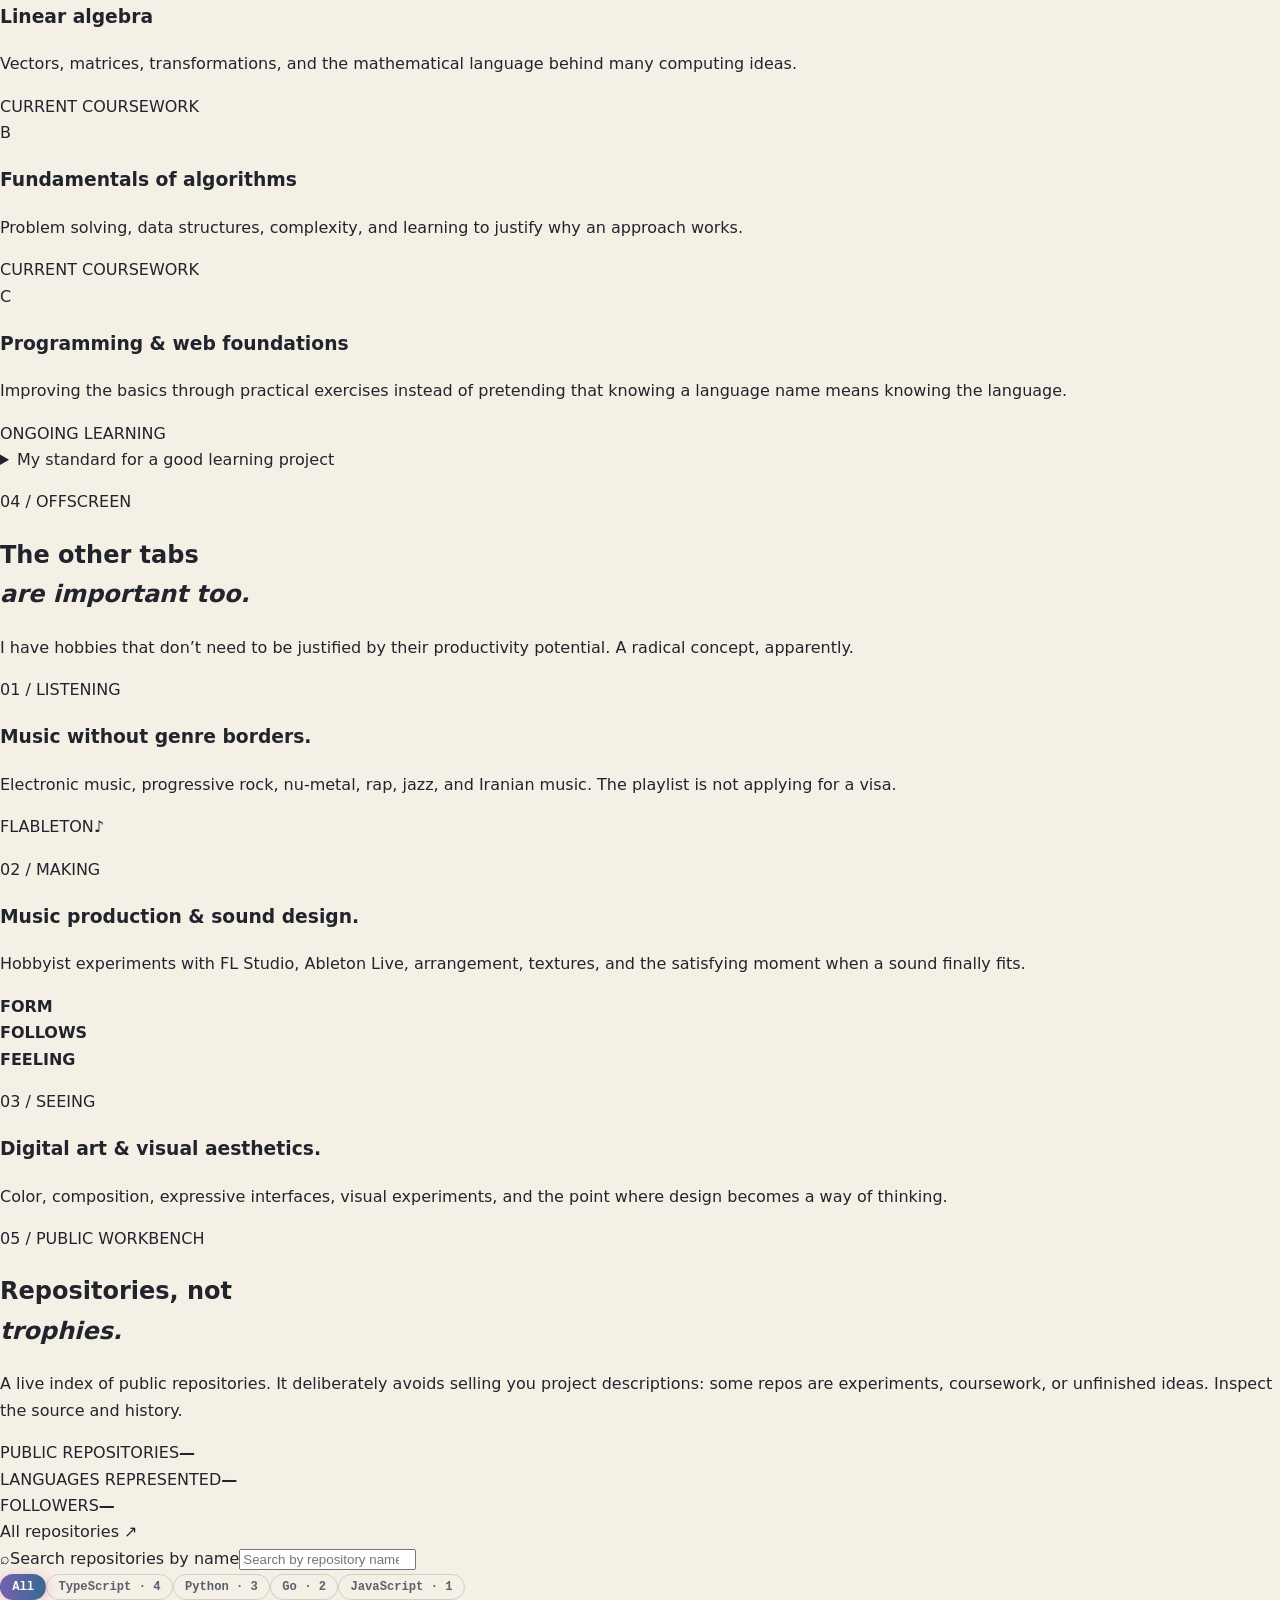
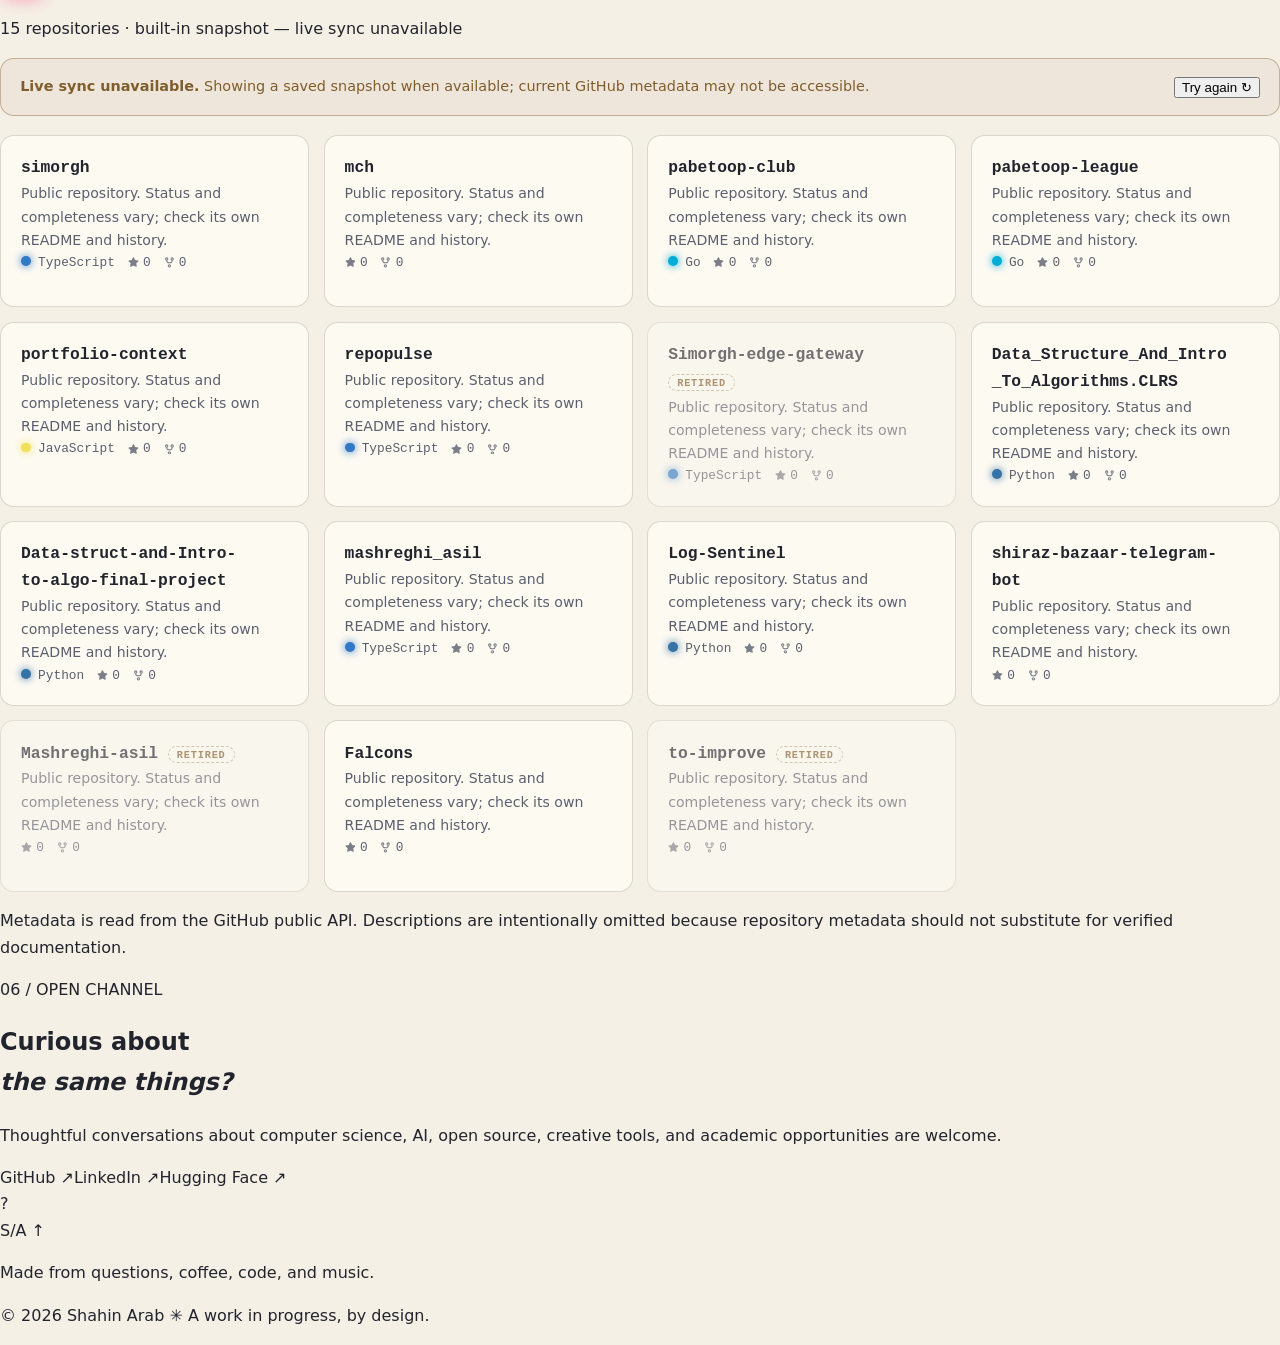
==== commit 53f0d984: "Redesign Pages as a maximalist academic field journal" ====
--- a/index.html
+++ b/index.html
@@ -1,312 +1,64 @@
 <!doctype html>
 <html lang="en">
 <head>
-  <meta charset="utf-8">
-  <!-- before first paint: JS capability + saved theme (no flash), reveal system gated on .js -->
-  <script>
-    document.documentElement.classList.add("js");
-    try {
-      var t = localStorage.getItem("hub:theme:v1");
-      if (!t) t = matchMedia("(prefers-color-scheme: light)").matches ? "paper" : "dark";
-      document.documentElement.dataset.theme = t;
-    } catch (e) { document.documentElement.dataset.theme = "dark"; }
-  </script>
-  <meta name="viewport" content="width=device-width, initial-scale=1">
-  <title>Shahin Arab — Computer Engineering Student</title>
-  <meta name="description" content="Computer Engineering student interested in artificial intelligence, algorithms, software systems, Linux, open source, music production, and digital art.">
-  <meta name="author" content="Shahin Arab">
-  <meta name="color-scheme" content="dark light">
-  <meta name="theme-color" content="#04070e" media="(prefers-color-scheme: dark)">
-  <meta name="theme-color" content="#f5f0e6" media="(prefers-color-scheme: light)">
-  <link rel="canonical" href="https://shaiinarab.github.io/shaiinarab/">
-
-  <!-- Open Graph / Twitter -->
-  <meta property="og:type" content="website">
-  <meta property="og:site_name" content="Shahin Arab — Student Profile">
-  <meta property="og:locale" content="en_US">
-  <meta property="og:url" content="https://shaiinarab.github.io/shaiinarab/">
-  <meta property="og:title" content="Shahin Arab — Computer Engineering Student">
-  <meta property="og:description" content="A student profile focused on academic interests, current learning, music production, and digital art.">
-  <meta property="og:image" content="https://shaiinarab.github.io/shaiinarab/assets/og.png">
-  <meta property="og:image:width" content="1200">
-  <meta property="og:image:height" content="630">
-  <meta property="og:image:alt" content="Shahin Arab — SHAHIN://HUB: systems, tools and practical AI">
-  <meta name="twitter:card" content="summary_large_image">
-  <meta name="twitter:image" content="https://shaiinarab.github.io/shaiinarab/assets/og.png">
-  <meta name="twitter:title" content="Shahin Arab — Computer Engineering Student">
-  <meta name="twitter:description" content="Academic interests, current learning, music production, and digital art.">
-
-  <!-- Warm the GitHub API connection before JS boots -->
-  <link rel="preconnect" href="https://api.github.com" crossorigin>
-  <link rel="dns-prefetch" href="https://api.github.com">
-
-  <!-- Favicon (inline SVG, zero requests) -->
-  <link rel="icon" href="data:image/svg+xml,%3Csvg xmlns='http://www.w3.org/2000/svg' viewBox='0 0 64 64'%3E%3Crect width='64' height='64' rx='14' fill='%23060a12'/%3E%3Crect x='2' y='2' width='60' height='60' rx='12' fill='none' stroke='%2300e5ff' stroke-width='2' opacity='.5'/%3E%3Ctext x='32' y='43' font-family='monospace' font-size='28' font-weight='bold' fill='%2300e5ff' text-anchor='middle'%3E%3E_%3C/text%3E%3C/svg%3E">
-
-  <script type="application/ld+json">
-  {
-    "@context": "https://schema.org",
-    "@type": "Person",
-    "name": "Shahin Arab",
-    "url": "https://shaiinarab.github.io/shaiinarab/",
-    "jobTitle": "Computer Engineering student",
-    "sameAs": [
-      "https://github.com/Shaiinarab",
-      "https://www.linkedin.com/in/shaiinarab/",
-      "https://twitter.com/shaiinarab",
-      "https://huggingface.co/shahinozone"
-    ],
-    "knowsLanguage": ["fa", "en"],
-    "homeLocation": { "@type": "Place", "address": { "@type": "PostalAddress", "addressLocality": "Shiraz", "addressCountry": "IR" } },
-    "knowsAbout": ["Artificial intelligence", "Algorithms", "Software engineering", "Linux", "Virtualization", "Music production", "Digital art"]
-  }
-  </script>
-
-  <link rel="stylesheet" href="assets/style.css">
-
-  <!-- ============ Gen-UI runtime stack (vendored, zero CDN) ============
-       htmx 4.0.0 (preview line)   — partial-swap / trigger pipeline
-       alpinejs 3.17.4             — reactive islands (defer: non-blocking)
-       _hyperscript 0.9.93         — declarative micro-behaviors (defer)
-       tailwindcss 4.3.3 browser   — no-build utility layer (defer; my CSS wins
-                                     on conflicts, so FOUT risk is contained) -->
-  <script src="vendor/htmx-4.0.0.js"></script>
-  <script src="vendor/alpine-3.17.4.js" defer></script>
-  <script src="vendor/_hyperscript-0.9.93.js" defer></script>
-  <script src="vendor/tailwind-browser-4.js" defer></script>
-
-  <script src="assets/app.js" defer></script>
+<meta charset="utf-8"><meta name="viewport" content="width=device-width,initial-scale=1"><meta name="color-scheme" content="light dark">
+<title>Shahin Arab — Computation, curiosity, sound &amp; visual ideas</title>
+<meta name="description" content="A maximalist field journal from a Computer Engineering student exploring AI, algorithms, Linux, open-source systems, music production, and digital art."><meta name="author" content="Shahin Arab"><meta name="theme-color" content="#f4f0e7">
+<link rel="canonical" href="https://shaiinarab.github.io/shaiinarab/">
+<meta property="og:type" content="website"><meta property="og:site_name" content="Shahin Arab · Field Notes"><meta property="og:locale" content="en_US"><meta property="og:url" content="https://shaiinarab.github.io/shaiinarab/"><meta property="og:title" content="Shahin Arab — Compute. Create. Connect."><meta property="og:description" content="A field journal for computing, music, visual ideas, and the questions connecting them."><meta property="og:image" content="https://shaiinarab.github.io/shaiinarab/assets/og.png"><meta property="og:image:width" content="1200"><meta property="og:image:height" content="630"><meta property="og:image:alt" content="Dark abstract personal profile graphic.">
+<meta name="twitter:card" content="summary_large_image"><meta name="twitter:title" content="Shahin Arab — Field Notes"><meta name="twitter:description" content="AI curiosity, computer science foundations, Linux, music production, and digital art."><meta name="twitter:image" content="https://shaiinarab.github.io/shaiinarab/assets/og.png">
+<link rel="icon" href="data:image/svg+xml,%3Csvg xmlns='http://www.w3.org/2000/svg' viewBox='0 0 64 64'%3E%3Crect width='64' height='64' rx='14' fill='%23171923'/%3E%3Cpath d='M14 45 32 12 50 45Z' fill='none' stroke='%23c7f36b' stroke-width='4'/%3E%3Ccircle cx='32' cy='34' r='5' fill='%23a58aff'/%3E%3C/svg%3E">
+<script type="application/ld+json">{"@context":"https://schema.org","@type":"Person","name":"Shahin Arab","url":"https://shaiinarab.github.io/shaiinarab/","description":"Computer Engineering student interested in AI, algorithms, Linux, open source, music production, and digital art.","sameAs":["https://github.com/Shaiinarab","https://www.linkedin.com/in/shaiinarab/","https://huggingface.co/shahinozone"],"knowsLanguage":["fa","en"],"knowsAbout":["Artificial intelligence","Algorithms","Linux","Virtualization","Music production","Digital art"]}</script>
+<link rel="stylesheet" href="assets/style.css"><script src="assets/app.js" defer></script>
 </head>
 <body>
-  <a class="skip-link" href="#top">Skip to content</a>
-  <div class="fx" aria-hidden="true"></div>
-  <div class="fx-spot" aria-hidden="true"></div>
-  <div class="toasts" id="toasts" aria-live="polite" aria-atomic="false"></div>
-
-  <header class="nav" role="banner">
-    <div class="shell nav-row">
-      <a class="brand mono" href="#top" title="click me three times. or don't.">SHAHIN<span class="pink">://</span>HUB</a>
-      <nav aria-label="Sections" class="nav-links">
-        <a href="#featured">Interests</a>
-        <a href="#directory">All repos</a>
-        <a href="#demos">Résumé</a>
-        <a href="#offclock">Hobbies</a>
-        <a href="#connect">Connect</a>
-      </nav>
-      <button class="theme-toggle" id="theme-toggle" type="button" aria-pressed="false" aria-label="Switch to paper mode"
-              _="on click add .press then wait 90ms then remove .press end">
-        <span class="tt-glyph" aria-hidden="true">◑</span><span class="tt-label">night</span>
-      </button>
-      <a class="btn btn-ghost btn-sm" href="https://github.com/Shaiinarab" target="_blank" rel="noopener">
-        <svg viewBox="0 0 16 16" class="ic" aria-hidden="true"><path fill="currentColor" d="M8 0C3.58 0 0 3.58 0 8c0 3.54 2.29 6.53 5.47 7.59.4.07.55-.17.55-.38 0-.19-.01-.82-.01-1.49-2.01.37-2.53-.49-2.69-.94-.09-.23-.48-.94-.82-1.13-.28-.15-.68-.52-.01-.53.63-.01 1.08.58 1.23.82.72 1.21 1.87.87 2.33.66.07-.52.28-.87.51-1.07-1.78-.2-3.64-.89-3.64-3.95 0-.87.31-1.59.82-2.15-.08-.2-.36-1.02.08-2.12 0 0 .67-.21 2.2.82.64-.18 1.32-.27 2-.27s1.36.09 2 .27c1.53-1.04 2.2-.82 2.2-.82.44 1.1.16 1.92.08 2.12.51.56.82 1.27.82 2.15 0 3.07-1.87 3.75-3.65 3.95.29.25.54.73.54 1.48 0 1.07-.01 1.93-.01 2.2 0 .21.15.46.55.38A8.01 8.01 0 0 0 16 8c0-4.42-3.58-8-8-8Z"/></svg>
-        GitHub
-      </a>
-    </div>
-    <div class="signal" aria-hidden="true"></div>
-  </header>
-
-  <main id="top">
-    <!-- ============ HERO ============ -->
-    <section class="hero shell" aria-labelledby="hero-title">
-      <div class="hero-copy" data-reveal>
-        <p class="eyebrow mono" data-reveal data-decode>// STUDENT PROFILE · INTERESTS · LEARNING IN PUBLIC</p>
-        <p class="greeting" data-greeting>hello from Shiraz.</p>
-        <h1 id="hero-title" class="display">Shahin&nbsp;<span class="tok">Arab</span></h1>
-        <p class="type-line mono" aria-live="off"><span id="typed"></span><span class="caret" aria-hidden="true"></span></p>
-        <p class="lead">
-          I’m an undergraduate <strong>Computer Engineering student</strong> at Zand Institute of Higher Education in Shiraz, Iran.
-          I’m building a stronger foundation in algorithms, linear algebra, programming, and web development.
-          My wider interests include AI, software systems, Linux, open-source technology, and the creative overlap between computers and music.
-          This profile is a work in progress; the repository list includes coursework, experiments, and unfinished ideas.
-        </p>
-        <div class="actions">
-          <a class="btn btn-primary magnetic" href="#directory">Browse all repositories <span aria-hidden="true">↓</span></a>
-          <a class="btn btn-ghost" href="#demos">Read the short résumé</a>
-        </div>
-
-        <div class="stats-wrap">
-          <dl class="stats" aria-label="GitHub account stats">
-            <div><dt>Public repos</dt><dd class="mono" data-stat="repos">—</dd></div>
-            <div><dt>Listed here</dt><dd class="mono" data-stat="listed">—</dd></div>
-            <div><dt>Languages</dt><dd class="mono" data-stat="langs">—</dd></div>
-            <div><dt>Followers</dt><dd class="mono" data-stat="followers">—</dd></div>
-          </dl>
-          <p class="note note-stats" aria-hidden="true">
-            numbers are nice.<br>the work is better.
-            <svg class="doodle" viewBox="0 0 90 34"><path d="M6 26 C 26 30, 52 26, 80 10"/><path d="M68 9 L 81 8 L 78 20"/></svg>
-          </p>
-        </div>
-      </div>
-
-      <aside class="terminal tilt" data-reveal aria-label="Live directory status">
-        <div class="term-bar" aria-hidden="true">
-          <span class="dot r"></span><span class="dot y"></span><span class="dot g"></span>
-          <span class="term-title mono">shahin@hub: ~</span>
-        </div>
-        <pre class="term-body mono" id="term-body"><span class="cmd">shahin@hub:~$ boot</span>
-<span class="out dim">waking up…</span></pre>
-      </aside>
-    </section>
-
-    <!-- ============ INTERESTS ============ -->
-    <section id="featured" class="shell section" aria-labelledby="featured-title">
-      <div class="sec-head" data-reveal>
-        <div>
-          <p class="eyebrow mono" data-reveal data-decode>// ACADEMIC & CREATIVE INTERESTS</p>
-          <h2 id="featured-title" data-reveal data-decode>Questions I want to understand better</h2>
-        </div>
-        <p>These are interests and directions for learning, not claims of professional specialization or completed research.</p>
-      </div>
-      <div class="featured-grid">
-        <article class="feat-card" data-reveal>
-          <div><div class="feat-path mono">01 / AI</div><h3>Artificial intelligence and machine learning</h3><p class="feat-desc">I’m interested in how AI systems are built, evaluated, and integrated into useful tools. I’m working toward a stronger grounding in the underlying computer science.</p></div>
-          <div class="feat-side"><div class="feat-top mono">Interest area</div><div class="tags"><span class="tag">AI systems</span><span class="tag">Machine learning</span></div></div>
-        </article>
-        <article class="feat-card" data-reveal>
-          <div><div class="feat-path mono">02 / FOUNDATIONS</div><h3>Algorithms and software engineering</h3><p class="feat-desc">Coursework and independent learning are helping me understand algorithms, data structures, programming, and how to reason about software clearly.</p></div>
-          <div class="feat-side"><div class="feat-top mono">Current study</div><div class="tags"><span class="tag">Algorithms</span><span class="tag">Linear algebra</span></div></div>
-        </article>
-        <article class="feat-card" data-reveal>
-          <div><div class="feat-path mono">03 / SYSTEMS</div><h3>Linux, virtualization, and open source</h3><p class="feat-desc">I enjoy exploring Linux environments, virtualization, and the tools people use to understand and operate computer systems.</p></div>
-          <div class="feat-side"><div class="feat-top mono">Personal interest</div><div class="tags"><span class="tag">Linux</span><span class="tag">Virtualization</span></div></div>
-        </article>
-        <article class="feat-card" data-reveal>
-          <div><div class="feat-path mono">04 / CREATIVE TECHNOLOGY</div><h3>Music, sound, and digital art</h3><p class="feat-desc">Music production and visual experimentation are creative hobbies. I’m interested in the ways software can support artistic expression and interactive experiences.</p></div>
-          <div class="feat-side"><div class="feat-top mono">Creative practice</div><div class="tags"><span class="tag">Sound design</span><span class="tag">Digital art</span></div></div>
-        </article>
-      </div>
-      <p class="note note-interest" aria-hidden="true">interest is a starting point, not a credential
-        <svg class="doodle" viewBox="0 0 90 34"><path d="M6 26 C 26 30, 52 26, 80 10"/><path d="M68 9 L 81 8 L 78 20"/></svg>
-      </p>
-    </section>
-
-    <!-- ============ DIRECTORY ============ -->
-    <section id="directory" class="shell section" aria-labelledby="directory-title">
-      <div class="sec-head" data-reveal>
-        <div>
-          <p class="eyebrow mono" data-reveal data-decode>// AUTO-SYNCED INDEX</p>
-          <h2 id="directory-title" data-reveal data-decode>Public repositories and learning experiments</h2>
-        </div>
-        <p>This list is synced from public GitHub metadata and may include coursework, prototypes, archived ideas, and unfinished repositories. Check each repository’s own README and history; being listed here is not a claim of production readiness.</p>
-      </div>
-
-      <div class="toolbar" data-reveal>
-        <label class="search" for="repo-search">
-          <svg viewBox="0 0 16 16" class="ic" aria-hidden="true"><circle cx="7" cy="7" r="4.4" fill="none" stroke="currentColor" stroke-width="1.6"/><path d="m10.4 10.4 3.2 3.2" stroke="currentColor" stroke-width="1.6" stroke-linecap="round"/></svg>
-          <!-- HTMX 4 (idempotent): keyup emits a custom htmx event; app.js answers it with htmx.trigger()
-               so the grid re-renders through the library's request pipeline — no network, no double-render. -->
-          <input id="repo-search" type="search" placeholder="Search repositories…  (press / )" aria-label="Search repositories by name or description" autocomplete="off" spellcheck="false"
-                 hx-trigger="keyup changed delay:150ms -> hub:query" hx-on:hub:query="window.hub && hub.onHtmxQuery()">
-        </label>
-        <div class="chips" id="lang-chips" role="group" aria-label="Filter by language"></div>
-      </div>
-
-      <p class="result-line mono dim" id="result-line" role="status" aria-live="polite"></p>
-
-      <noscript>
-        <div class="api-note">
-          <p><strong>JavaScript is off</strong>, so the live directory can't sync in this browser. Browse the repositories directly on <a href="https://github.com/Shaiinarab?tab=repositories" target="_blank" rel="noopener">github.com/Shaiinarab</a>.</p>
-        </div>
-      </noscript>
-
-      <div class="api-note" id="api-note" hidden>
-        <div>
-          <p><strong>Couldn't reach the GitHub API.</strong> You may be rate-limited or offline — showing the last known snapshot instead.</p>
-          <span class="hand" aria-hidden="true">the internet has moods. I get it.</span>
-        </div>
-        <button class="btn btn-sm btn-ghost magnetic" id="retry-btn" type="button">Retry sync ⟳</button>
-      </div>
-
-      <div class="repo-grid" id="repo-grid" aria-busy="true"></div>
-    </section>
-
-    <!-- ============ SHORT RÉSUMÉ ============ -->
-    <section id="demos" class="shell section" aria-labelledby="demos-title">
-      <div class="sec-head" data-reveal>
-        <div><p class="eyebrow mono" data-reveal data-decode>// SHORT RÉSUMÉ</p><h2 id="demos-title" data-reveal data-decode>Where I am now</h2></div>
-        <p>An honest student snapshot: education, current study, and future direction.</p>
-      </div>
-      <div class="feed">
-        <article class="feed-row" data-reveal><span class="status-pill">EDUCATION</span><div><h3>Computer Engineering</h3><p>Undergraduate studies at Zand Institute of Higher Education, Shiraz, Iran. Degree in progress.</p></div><span class="feed-endpoint mono">undergraduate</span></article>
-        <article class="feed-row" data-reveal><span class="status-pill">COURSEWORK</span><div><h3>Computer science foundations</h3><p>Current study includes linear algebra and fundamentals of algorithms, alongside learning in programming and web development.</p></div><span class="feed-endpoint mono">in progress</span></article>
-        <article class="feed-row" data-reveal><span class="status-pill">DIRECTION</span><div><h3>Academic and open-source growth</h3><p>My longer-term goal is to strengthen fundamentals, document what I learn, finish small projects, and become ready for meaningful open-source and international academic opportunities.</p></div><span class="feed-endpoint mono">future direction</span></article>
-      </div>
-    </section>
-
-    <!-- ============ OFF THE CLOCK ============ -->
-    <section id="offclock" class="shell section" aria-labelledby="offclock-title">
-      <div class="offclock">
-        <div data-reveal>
-          <p class="eyebrow mono" data-reveal data-decode>// OFF THE CLOCK</p>
-          <h2 id="offclock-title" data-reveal data-decode>Outside coursework</h2>
-          <p class="lead">Music and visual art are long-running creative interests; computers are another way I explore ideas.</p>
-          <ul class="offclock-list">
-<li><span class="offclock-k">music</span><div class="offclock-v"><strong>Listening widely</strong><p>Electronic music, progressive rock, nu-metal, jazz, rap, and Iranian music are all in the rotation.</p></div></li>
-<li><span class="offclock-k">making</span><div class="offclock-v"><strong>Music production</strong><p>Hobbyist experiments with FL Studio, Ableton Live, arrangement, and sound design.</p></div></li>
-<li><span class="offclock-k">visuals</span><div class="offclock-v"><strong>Digital art and aesthetics</strong><p>I enjoy visual experimentation, distinctive interfaces, and the meeting point of technology and art.</p></div></li>
-<li><span class="offclock-k">systems</span><div class="offclock-v"><strong>Linux and virtualization</strong><p>Exploring operating systems and virtual machines as a personal technology hobby.</p></div></li>
-</ul>
-        </div>
-        <aside class="offclock-note" data-reveal>
-          <span class="hand-big">instead of small talk,<br>send me a song.</span>
-          <div class="eq" aria-hidden="true"><i></i><i></i><i></i><i></i><i></i><i></i></div>
-          <p class="dim" style="margin:.9rem 0 0">That's a perfectly good opening line. It usually works better than "hope this email finds you well."</p>
-        </aside>
-      </div>
-    </section>
-
-    <!-- ============ COLOPHON ============ -->
-    <section id="colophon" class="shell section" aria-labelledby="colophon-title">
-      <div class="colophon">
-        <div data-reveal>
-          <p class="eyebrow mono" data-reveal data-decode>// UNDER THE HOOD</p>
-          <h2 id="colophon-title">How this page works</h2>
-          <p class="lead">One static page, one public API, zero trackers. The directory is rebuilt in your browser on every visit, so new repositories show up without a redeploy.</p>
-          <ul>
-            <li>Public GitHub data only — forks and this page's own repo are filtered out.</li>
-            <li>If the API is rate-limited or offline, a cached snapshot from your last visit keeps the page useful.</li>
-            <li>No cookies, no analytics, no CDNs — every script on this page ships from my own repo. The theme you pick is the only thing I remember.</li>
-            <li>Runtime layer: <strong class="mono">htmx 4.0.0</strong> (preview line) drives the search trigger pipeline, <strong class="mono">Alpine 3.17</strong> powers reactive islands, <strong class="mono">_hyperscript 0.9.93</strong> handles declarative micro-behaviors, and <strong class="mono">Tailwind v4.3</strong>'s browser build sits under my hand-written CSS. All four are vendored from unpkg — zero CDN calls, works offline.</li>
-          </ul>
-        </div>
-        <img class="flow" src="assets/hub-flow.svg" width="960" height="320" loading="lazy" data-reveal
-             alt="Data flow: the GitHub API feeds fetch and pagination, which feeds filter and sort, which renders repository cards with search and language chips. A local snapshot in the browser is the offline fallback.">
-      </div>
-    </section>
-
-    <!-- ============ CONNECT ============ -->
-    <section id="connect" class="shell section" aria-labelledby="connect-title">
-      <div class="connect-box" data-reveal>
-        <div>
-          <p class="eyebrow mono">// OPEN CHANNEL</p>
-          <h2 id="connect-title">Say something</h2>
-          <p class="lead">I’m interested in constructive conversations about computer science, AI, open source, music, and future academic opportunities. A thoughtful note or a song recommendation is welcome.</p>
-        </div>
-        <div class="connect-actions">
-          <a class="btn btn-primary magnetic" href="mailto:Shahinarab619@outlook.com">Contact by email</a>
-          <a class="btn btn-ghost" href="https://github.com/Shaiinarab" target="_blank" rel="noopener">GitHub ↗</a>
-          <a class="btn btn-ghost" href="https://www.linkedin.com/in/shaiinarab/" target="_blank" rel="noopener">LinkedIn ↗</a>
-          
-        </div>
-        <p class="note note-connect" aria-hidden="true">
-          yes, really
-          <svg class="doodle" viewBox="0 0 80 34"><path d="M74 26 C 52 30, 26 26, 6 12"/><path d="M16 9 L 4 11 L 9 21"/></svg>
-        </p>
-      </div>
-    </section>
-  </main>
-
-  <footer class="shell foot">
-    <span class="mono dim">© <span id="year">2026</span> Shahin Arab · Shiraz 🇮🇷 · built by hand, deployed by robot</span>
-    <span class="foot-links">
-      <span class="foot-status mono" x-data="{ online: navigator.onLine }"
-            @htmx:load.window="online = navigator.onLine"
-            :aria-label="online ? 'Connection status: online' : 'Connection status: offline, serving snapshot'"
-            x-text="online ? 'signal: locked' : 'signal: offline mode'" role="status" aria-live="polite"></span>
-      <span class="hand" aria-hidden="true">hi mom.</span>
-      <img src="https://komarev.com/ghpvc/?username=Shaiinarab&amp;color=22e4ff&amp;style=flat-square" alt="profile views" loading="lazy">
-      <a class="mono dim" href="https://github.com/Shaiinarab/shaiinarab" target="_blank" rel="noopener">page source ↗</a>
-    </span>
-  </footer>
-</body>
-</html>
+<a class="skip-link" href="#main">Skip to content</a><div class="reading-progress" id="reading-progress" aria-hidden="true"></div><div class="paper-grain" aria-hidden="true"></div>
+<header class="site-header">
+<a class="wordmark" href="#top" aria-label="Shahin Arab, home"><span class="wordmark-mark">S<span>/</span>A</span><span class="wordmark-label">FIELD NOTES<br><small>COMPUTING × CULTURE</small></span></a>
+<nav class="main-nav" aria-label="Main navigation"><a href="#interests">Interest map</a><a href="#profile">About</a><a href="#life">Offscreen</a><a href="#directory">Repositories</a></nav>
+<button class="theme-toggle" id="theme-toggle" type="button" aria-pressed="false" aria-label="Switch to dark theme"><span aria-hidden="true">◐</span><span class="theme-label">Night shift</span></button>
+</header>
+<main id="main">
+<section class="hero section-wrap" id="top" aria-labelledby="hero-title"><div class="hero-grid">
+<div class="hero-copy"><p class="overline"><span class="live-dot"></span> PERSONAL KNOWLEDGE SYSTEM <span class="overline-index">NO. 001 / 2026</span></p><p class="hero-kicker">Curiosity is a practice.</p>
+<h1 id="hero-title">I like seeing<br>how things <span class="scribble-word">connect<span class="scribble-line" aria-hidden="true"></span></span><span class="hero-period">.</span></h1>
+<p class="hero-intro">Computer science, intelligent tools, Linux, and creative technology. Still learning the foundations; already collecting questions.</p>
+<div class="hero-actions"><a class="button button-dark" href="#interests">Explore the map <span aria-hidden="true">↘</span></a><a class="text-link" href="#profile">A little about me <span aria-hidden="true">→</span></a></div>
+<div class="hero-caption"><span>STUDENT</span><span>BUILDER-IN-PROGRESS</span><span>HOBBYIST MUSIC PRODUCER</span></div></div>
+<div class="orbit-stage" aria-label="Decorative orbital map connecting artificial intelligence, algorithms, Linux, and sound"><div class="orbit-stamp">SUBJECT<br>TO CHANGE <span>✳</span></div>
+<svg class="orbit-art" viewBox="0 0 600 600" role="img" aria-labelledby="orbit-title orbit-desc"><title id="orbit-title">A map of connected interests</title><desc id="orbit-desc">Layered orbital loops connect points labelled AI, algorithms, Linux, and sound around a central question mark.</desc>
+<defs><linearGradient id="orbitGradient" x1="0" y1="0" x2="1" y2="1"><stop stop-color="#ff7958"/><stop offset=".52" stop-color="#a58aff"/><stop offset="1" stop-color="#c7f36b"/></linearGradient></defs>
+<circle cx="300" cy="300" r="218" fill="none" stroke="currentColor" stroke-opacity=".10" stroke-width="1" stroke-dasharray="2 8"/><ellipse cx="300" cy="300" rx="220" ry="103" fill="none" stroke="url(#orbitGradient)" stroke-width="2.2" transform="rotate(-33 300 300)"/><ellipse cx="300" cy="300" rx="220" ry="103" fill="none" stroke="currentColor" stroke-opacity=".72" stroke-width="1.4" transform="rotate(52 300 300)"/><ellipse cx="300" cy="300" rx="172" ry="172" fill="none" stroke="currentColor" stroke-opacity=".26" stroke-width="1" stroke-dasharray="4 6"/><path d="M84 300H516M300 84V516" stroke="currentColor" stroke-opacity=".18" stroke-width="1"/>
+<circle cx="300" cy="300" r="70" fill="#171923"/><circle cx="300" cy="300" r="63" fill="none" stroke="#c7f36b" stroke-width="1.5"/><text x="300" y="320" text-anchor="middle" font-family="Georgia,serif" font-size="66" fill="#f4f0e7">?</text>
+<circle cx="117" cy="224" r="17" fill="#ff7958"/><text x="117" y="229" text-anchor="middle" font-family="monospace" font-size="10" font-weight="bold" fill="#171923">AI</text><circle cx="436" cy="170" r="16" fill="#a58aff"/><text x="436" y="174" text-anchor="middle" font-family="monospace" font-size="9" font-weight="bold" fill="#171923">ALG</text><circle cx="464" cy="404" r="17" fill="#87bfff"/><text x="464" y="408" text-anchor="middle" font-family="monospace" font-size="8" font-weight="bold" fill="#171923">LIN</text><circle cx="174" cy="450" r="18" fill="#c7f36b"/><path d="M165 450q9 -16 18 0q-9 16 -18 0" fill="none" stroke="#171923" stroke-width="2"/><g fill="currentColor" font-family="monospace" font-size="11" letter-spacing="2"><text x="56" y="205">INTELLIGENCE</text><text x="399" y="134">LOGIC</text><text x="472" y="436">SYSTEMS</text><text x="101" y="482">SOUND</text></g>
+<circle cx="300" cy="82" r="4" fill="#ff7958"/><circle cx="506" cy="302" r="5" fill="#c7f36b"/><circle cx="294" cy="522" r="4" fill="#a58aff"/></svg>
+<p class="orbit-footnote"><span>FIG. 01</span> THE INTERESTS ARE CONNECTED.<br>THE EXPERTISE IS A WORK IN PROGRESS.</p></div></div>
+<div class="hero-bottomline"><span>SCROLL TO EXPLORE</span><span class="down-arrow" aria-hidden="true">↓</span><span>DESIGNED AS A NOTEBOOK, NOT A SALES DECK</span></div></section>
+<div class="ticker" aria-label="Ideas to explore"><div class="ticker-track"><span>QUESTION → MODEL → EXPERIMENT → LEARN →</span><span aria-hidden="true">QUESTION → MODEL → EXPERIMENT → LEARN →</span><span aria-hidden="true">QUESTION → MODEL → EXPERIMENT → LEARN →</span></div></div>
+<section class="section-wrap section-block" id="interests" aria-labelledby="interests-title"><div class="section-heading"><div><p class="section-index">01 / THE CURIOSITY MAP</p><h2 id="interests-title">Things I keep<br><em>coming back to.</em></h2></div><p class="section-aside">An index of interests, not a list of mastery badges. Some are coursework; some are the rabbit holes I willingly fall into.</p></div>
+<div class="interest-grid">
+<article class="interest-card interest-card--violet"><div class="card-top"><span>01</span><span aria-hidden="true">✳</span></div><div class="card-glyph glyph-neural" aria-hidden="true"><i></i><i></i><i></i><i></i><i></i><b></b></div><h3>Artificial intelligence</h3><p>Models, useful tools, evaluation, and understanding what is actually happening behind the interface.</p><div class="card-tags"><span>AI systems</span><span>Machine learning</span></div></article>
+<article class="interest-card interest-card--lime"><div class="card-top"><span>02</span><span aria-hidden="true">∑</span></div><div class="card-glyph glyph-math" aria-hidden="true">∑<small>O(n log n)</small></div><h3>Algorithms &amp; mathematics</h3><p>Representing a problem precisely, reasoning about complexity, and finding the structure under the surface.</p><div class="card-tags"><span>Algorithms</span><span>Linear algebra</span></div></article>
+<article class="interest-card interest-card--blue"><div class="card-top"><span>03</span><span aria-hidden="true">⌘</span></div><div class="card-glyph glyph-terminal" aria-hidden="true"><span>~/curiosity</span><b>_</b></div><h3>Linux &amp; open systems</h3><p>Operating systems, virtualization, and the small tools that make computers understandable and adaptable.</p><div class="card-tags"><span>Linux</span><span>Virtualization</span></div></article>
+<article class="interest-card interest-card--coral"><div class="card-top"><span>04</span><span aria-hidden="true">♫</span></div><div class="card-glyph glyph-wave" aria-hidden="true"><i></i><i></i><i></i><i></i><i></i><i></i><i></i><i></i><i></i><i></i><i></i></div><h3>Creative technology</h3><p>The overlap between software, sound, visual systems, playful interfaces, and human expression.</p><div class="card-tags"><span>Music</span><span>Digital art</span></div></article>
+</div><p class="section-footnote"><span class="asterisk">✳</span> The map is allowed to change as I learn more.</p></section>
+<section class="profile-section" id="profile" aria-labelledby="profile-title"><div class="section-wrap profile-layout"><div class="profile-aside"><p class="section-index">02 / THE PERSON BEHIND THE TABS</p><div class="profile-monogram" aria-hidden="true">S<span>.</span>A</div><p class="margin-note">curiosity is the constant; the subject changes.</p></div><div class="profile-copy"><p class="eyebrow-dark">A SHORT, HONEST PROFILE</p><h2 id="profile-title">Currently learning.<br><em>Never pretending.</em></h2>
+<p>I’m Shahin, a Computer Engineering student at Zand Institute of Higher Education in Shiraz, Iran. My current coursework includes linear algebra and fundamentals of algorithms, while I continue learning programming and web development outside class.</p><p>I’m interested in the way ideas become systems: how an algorithm is reasoned about, how software is shaped into a tool, how AI changes the possibilities, and how creative work can emerge from technical constraints.</p>
+<blockquote>I’d rather have one small thing I can explain than ten impressive things I can’t defend.</blockquote>
+<div class="profile-meta"><div><span>EDUCATION</span><strong>Undergraduate study</strong></div><div><span>STUDYING NOW</span><strong>Linear algebra · Algorithms</strong></div><div><span>LANGUAGES</span><strong>Persian · English</strong></div></div></div></div></section>
+<section class="section-wrap section-block learning-block" id="now" aria-labelledby="now-title"><div class="section-heading"><div><p class="section-index">03 / CURRENT CHAPTER</p><h2 id="now-title">Building the<br><em>foundations first.</em></h2></div><p class="section-aside">No fake progress bars. No percentage-complete theatre. Just the areas currently taking up notebook space.</p></div>
+<div class="learning-list"><article><span class="learning-number">A</span><div><h3>Linear algebra</h3><p>Vectors, matrices, transformations, and the mathematical language behind many computing ideas.</p></div><span class="learning-state">CURRENT COURSEWORK</span></article><article><span class="learning-number">B</span><div><h3>Fundamentals of algorithms</h3><p>Problem solving, data structures, complexity, and learning to justify why an approach works.</p></div><span class="learning-state">CURRENT COURSEWORK</span></article><article><span class="learning-number">C</span><div><h3>Programming &amp; web foundations</h3><p>Improving the basics through practical exercises instead of pretending that knowing a language name means knowing the language.</p></div><span class="learning-state">ONGOING LEARNING</span></article></div>
+<details class="learning-details"><summary>My standard for a good learning project</summary><p>Small enough to finish, useful enough to explain, and documented well enough that future me does not have to reverse-engineer past me’s vague ambitions.</p></details></section>
+<section class="life-section" id="life" aria-labelledby="life-title"><div class="section-wrap"><div class="section-heading"><div><p class="section-index">04 / OFFSCREEN</p><h2 id="life-title">The other tabs<br><em>are important too.</em></h2></div><p class="section-aside">I have hobbies that don’t need to be justified by their productivity potential. A radical concept, apparently.</p></div>
+<div class="life-grid"><article class="life-card life-card--music"><div class="life-art equalizer" aria-hidden="true"><i></i><i></i><i></i><i></i><i></i><i></i><i></i><i></i><i></i><i></i><i></i><i></i><i></i></div><p class="life-label">01 / LISTENING</p><h3>Music without genre borders.</h3><p>Electronic music, progressive rock, nu-metal, rap, jazz, and Iranian music. The playlist is not applying for a visa.</p></article>
+<article class="life-card life-card--production"><div class="life-art studio-art" aria-hidden="true"><span>FL</span><span>ABLETON</span><b>♪</b></div><p class="life-label">02 / MAKING</p><h3>Music production &amp; sound design.</h3><p>Hobbyist experiments with FL Studio, Ableton Live, arrangement, textures, and the satisfying moment when a sound finally fits.</p></article>
+<article class="life-card life-card--visual"><div class="life-art visual-art" aria-hidden="true"><i></i><i></i><i></i><i></i><b>FORM<br>FOLLOWS<br>FEELING</b></div><p class="life-label">03 / SEEING</p><h3>Digital art &amp; visual aesthetics.</h3><p>Color, composition, expressive interfaces, visual experiments, and the point where design becomes a way of thinking.</p></article></div></div></section>
+<section class="section-wrap section-block directory-section" id="directory" aria-labelledby="directory-title"><div class="section-heading"><div><p class="section-index">05 / PUBLIC WORKBENCH</p><h2 id="directory-title">Repositories, not<br><em>trophies.</em></h2></div><p class="section-aside">A live index of public repositories. It deliberately avoids selling you project descriptions: some repos are experiments, coursework, or unfinished ideas. Inspect the source and history.</p></div>
+<div class="repo-summary"><div><span class="repo-stat-label">PUBLIC REPOSITORIES</span><strong class="repo-stat-number" id="stat-repos">—</strong></div><div><span class="repo-stat-label">LANGUAGES REPRESENTED</span><strong class="repo-stat-number" id="stat-languages">—</strong></div><div><span class="repo-stat-label">FOLLOWERS</span><strong class="repo-stat-number" id="stat-followers">—</strong></div><a class="button button-dark button-repo-link" href="https://github.com/Shaiinarab?tab=repositories" target="_blank" rel="noopener noreferrer">All repositories <span aria-hidden="true">↗</span></a></div>
+<div class="repo-toolbar"><label class="repo-search"><span aria-hidden="true">⌕</span><span class="sr-only">Search repositories by name</span><input id="repo-search" type="search" placeholder="Search by repository name… (press /)" autocomplete="off" spellcheck="false"></label><div class="language-filter" id="lang-chips" role="group" aria-label="Filter repositories by primary language"><button class="filter-chip is-active" type="button" data-lang="All" aria-pressed="true">All</button></div></div>
+<p class="repo-status-line" id="result-line" role="status" aria-live="polite">Preparing the repository index…</p><div class="api-note" id="api-note" hidden><p><strong>Live sync unavailable.</strong> Showing a saved snapshot when available; current GitHub metadata may not be accessible.</p><button id="retry-btn" class="text-link" type="button">Try again ↻</button></div><div id="repo-grid" class="repo-grid" aria-busy="true"></div>
+<p class="directory-footnote">Metadata is read from the GitHub public API. Descriptions are intentionally omitted because repository metadata should not substitute for verified documentation.</p></section>
+<section class="contact-section" id="contact" aria-labelledby="contact-title"><div class="section-wrap contact-layout"><div><p class="section-index">06 / OPEN CHANNEL</p><h2 id="contact-title">Curious about<br><em>the same things?</em></h2><p>Thoughtful conversations about computer science, AI, open source, creative tools, and academic opportunities are welcome.</p></div><div class="contact-actions"><a class="button button-light" href="https://github.com/Shaiinarab" target="_blank" rel="noopener noreferrer">GitHub <span aria-hidden="true">↗</span></a><a class="contact-link" href="https://www.linkedin.com/in/shaiinarab/" target="_blank" rel="noopener noreferrer">LinkedIn ↗</a><a class="contact-link" href="https://huggingface.co/shahinozone" target="_blank" rel="noopener noreferrer">Hugging Face ↗</a></div><div class="contact-orbit" aria-hidden="true">?</div></div></section>
+</main>
+<footer class="site-footer"><a class="footer-mark" href="#top">S/A <span>↑</span></a><p>Made from questions, coffee, code, and music.</p><p>© <span id="year">2026</span> Shahin Arab <span class="footer-dot">✳</span> A work in progress, by design.</p></footer>
+</body></html>
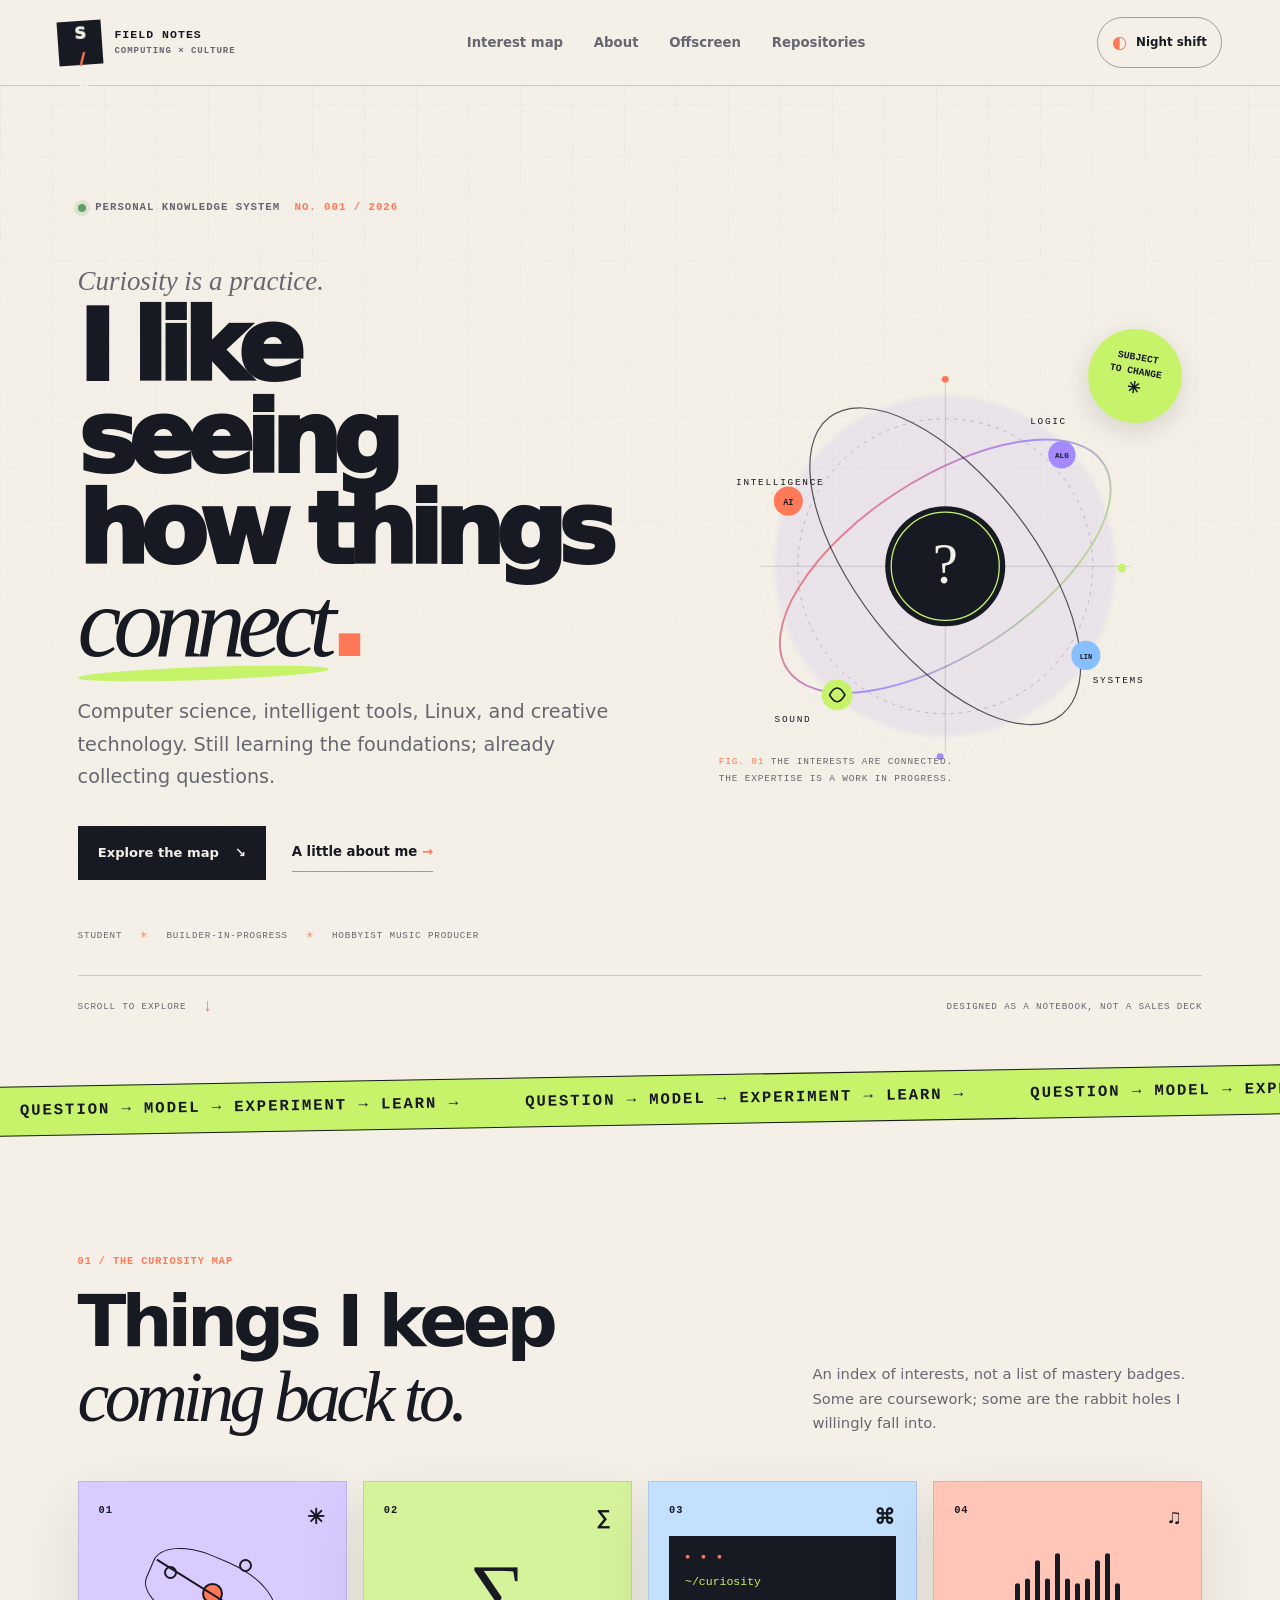
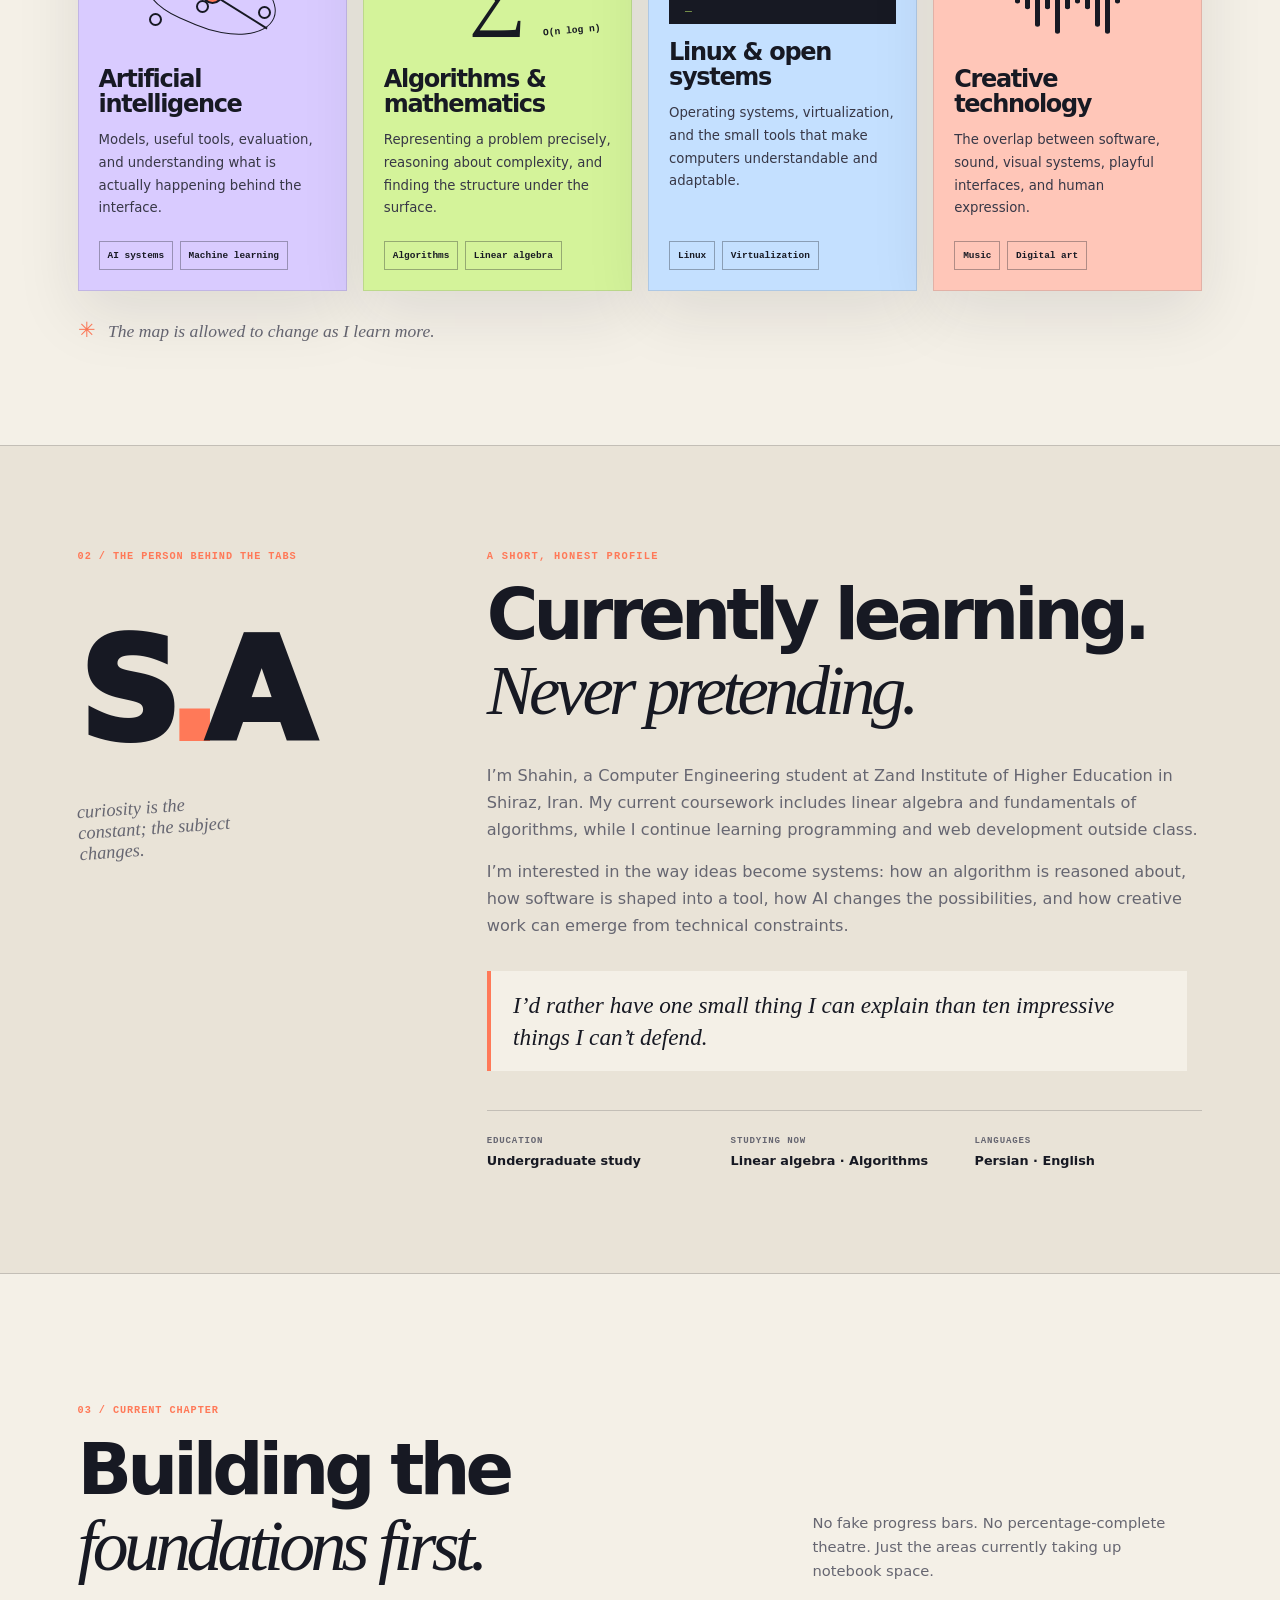
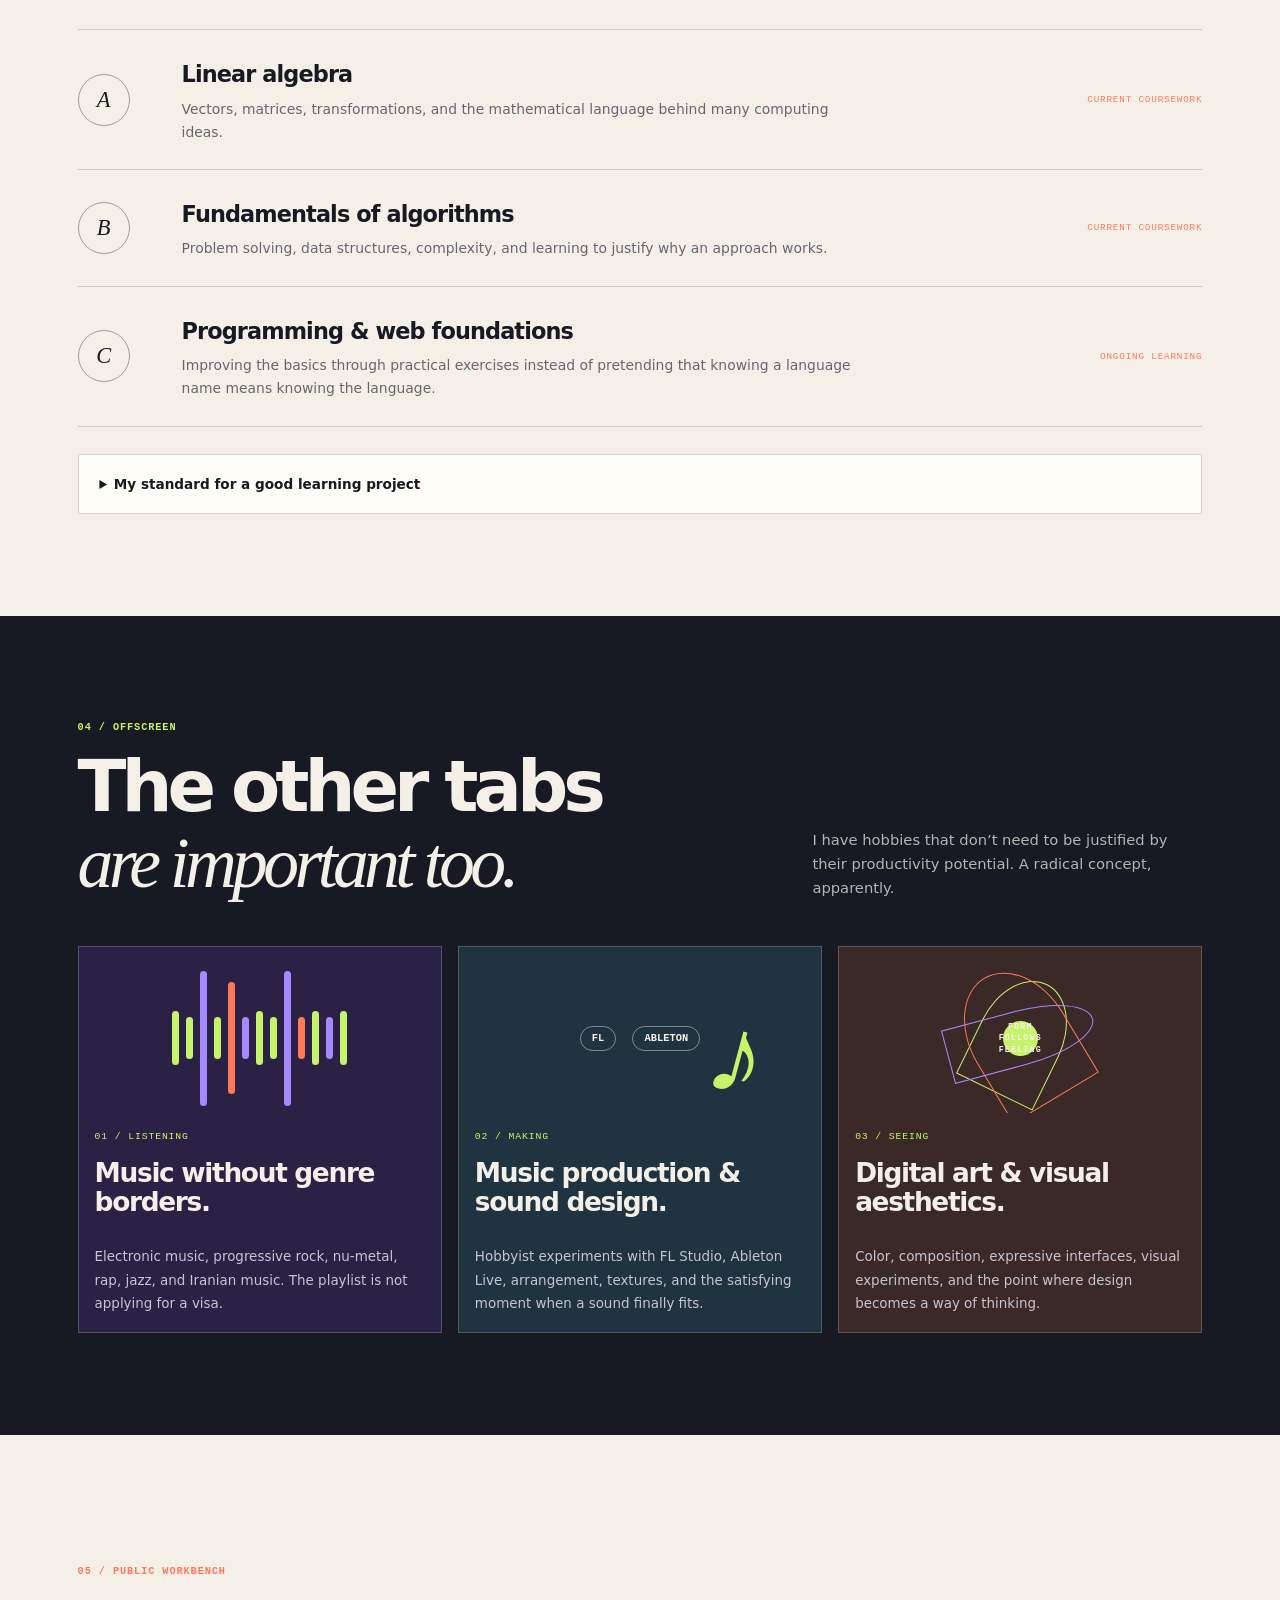
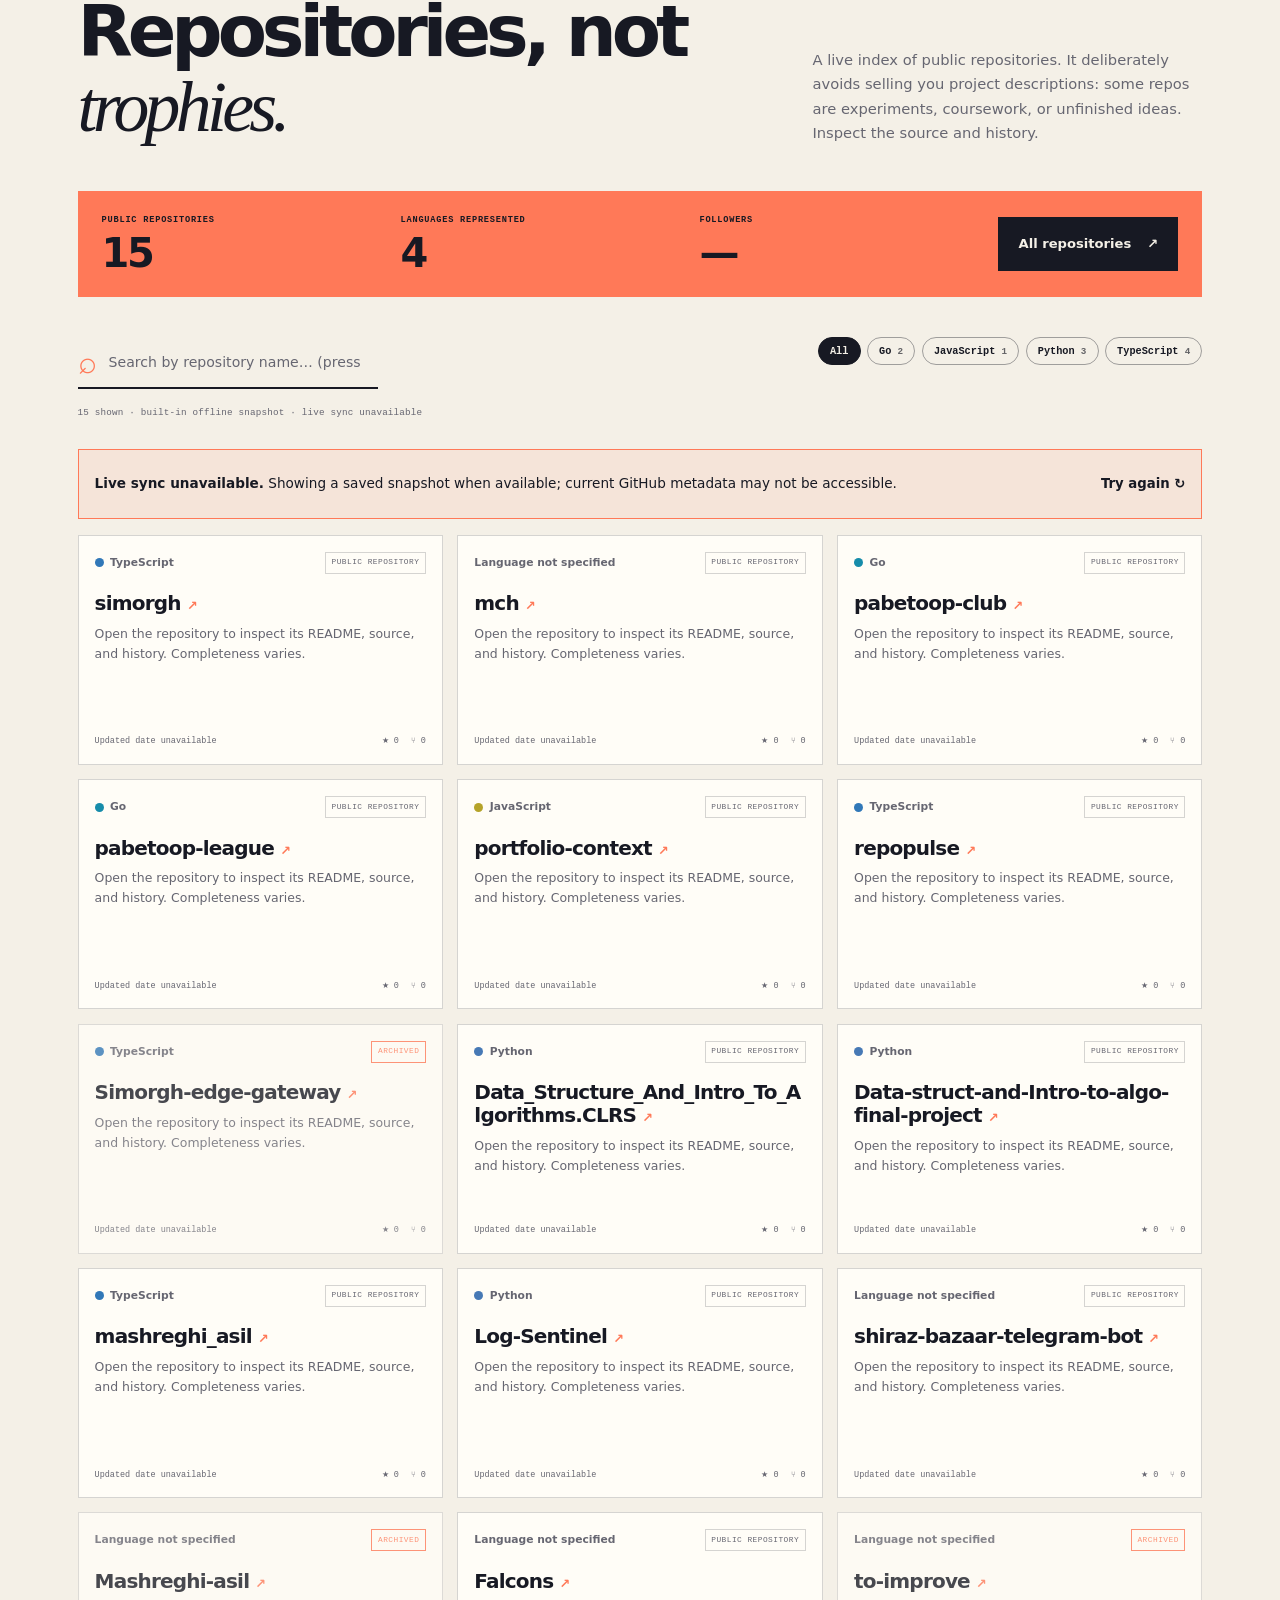
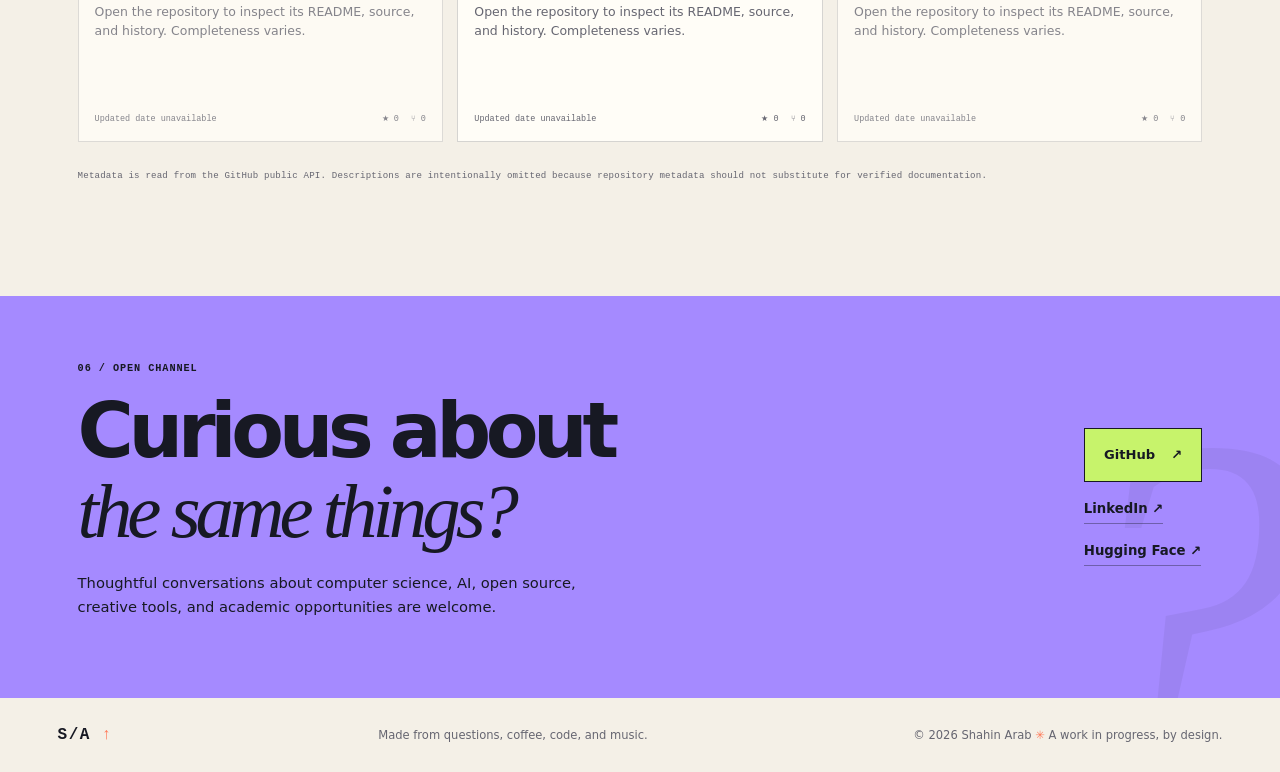
==== commit e7155bcc: "Prevent theme flash on first paint" ====
--- a/index.html
+++ b/index.html
@@ -9,6 +9,7 @@
 <meta name="twitter:card" content="summary_large_image"><meta name="twitter:title" content="Shahin Arab — Field Notes"><meta name="twitter:description" content="AI curiosity, computer science foundations, Linux, music production, and digital art."><meta name="twitter:image" content="https://shaiinarab.github.io/shaiinarab/assets/og.png">
 <link rel="icon" href="data:image/svg+xml,%3Csvg xmlns='http://www.w3.org/2000/svg' viewBox='0 0 64 64'%3E%3Crect width='64' height='64' rx='14' fill='%23171923'/%3E%3Cpath d='M14 45 32 12 50 45Z' fill='none' stroke='%23c7f36b' stroke-width='4'/%3E%3Ccircle cx='32' cy='34' r='5' fill='%23a58aff'/%3E%3C/svg%3E">
 <script type="application/ld+json">{"@context":"https://schema.org","@type":"Person","name":"Shahin Arab","url":"https://shaiinarab.github.io/shaiinarab/","description":"Computer Engineering student interested in AI, algorithms, Linux, open source, music production, and digital art.","sameAs":["https://github.com/Shaiinarab","https://www.linkedin.com/in/shaiinarab/","https://huggingface.co/shahinozone"],"knowsLanguage":["fa","en"],"knowsAbout":["Artificial intelligence","Algorithms","Linux","Virtualization","Music production","Digital art"]}</script>
+<script>try{const saved=localStorage.getItem("field-notes:theme:v1");const preferred=matchMedia("(prefers-color-scheme: dark)").matches?"night":"day";document.documentElement.dataset.theme=saved||preferred;}catch{}</script>
 <link rel="stylesheet" href="assets/style.css"><script src="assets/app.js" defer></script>
 </head>
 <body>
--- a/assets/style.css
+++ b/assets/style.css
@@ -1,742 +1,46 @@
-/* ============================================================
-   SHAHIN://HUB — "machine with a pulse"
-   Two layers: the machine (mono, neon, grid) and the human
-   (cream ink, handwriting, marker doodles, first-person voice).
-   Self-contained: zero external requests. System sans/mono +
-   one self-hosted handwriting subset (Caveat, SIL OFL).
-   ============================================================ */
-
-@font-face {
-  font-family: "Caveat";
-  src: url("fonts/caveat-latin.woff2") format("woff2");
-  font-weight: 600;
-  font-style: normal;
-  font-display: swap;
-}
-
-/* ---------- theme tokens: machine (dark) ---------- */
-:root {
-  --bg: #04070e;
-  --bg-2: #070c16;
-  --panel: rgba(13, 20, 36, .72);
-  --panel-solid: #0b1220;
-  --line: rgba(120, 180, 255, .16);
-  --line-strong: rgba(120, 180, 255, .34);
-  --text: #eaf2ff;
-  --muted: #9db0cf;
-  --cyan: #9bc5ff;
-  --pink: #b5a1e8;
-  --amber: #e1c495;
-  --green: #8fcbb2;
-  --ink: #f2e7d5;              /* handwriting cream */
-  --ink-shadow: rgba(225, 196, 149, .28);
-  --grad: linear-gradient(92deg, var(--pink), var(--cyan));
-  --mono: ui-monospace, "SFMono-Regular", Menlo, Consolas, "Liberation Mono", monospace;
-  /* no webfont by design for body type: zero external requests. personality
-     lives in the mono voice + scale; Caveat carries the human layer. */
-  --sans: ui-sans-serif, system-ui, "Segoe UI", Roboto, "Helvetica Neue", sans-serif;
-  --hand: "Caveat", "Segoe Print", "Bradley Hand", cursive;
-  --max: 1120px;
-  --r-lg: 1rem;
-
-  /* type scale — 1.25 ratio, fluid between roles */
-  --text-xs: clamp(.72rem, .68rem + .2vw, .8rem);
-  --text-sm: clamp(.86rem, .82rem + .2vw, .93rem);
-  --text-body: 1rem;
-  --text-lead: clamp(1.02rem, .96rem + .35vw, 1.125rem);
-  --text-h2: clamp(1.65rem, 1.35rem + 1.5vw, 2.3rem);
-  --text-display: clamp(3rem, 6.2vw, 5rem);
-  --track-caps: .14em;
-
-  /* spacing rhythm */
-  --gap-xs: .45rem;
-  --gap-sm: .85rem;
-  --gap-md: 1.4rem;
-  --gap-lg: 2.6rem;
-  --gap-xl: clamp(3.4rem, 7vw, 5.2rem);
-
-  /* motion — ease-out-quart */
-  --ease-out: cubic-bezier(.22, 1, .36, 1);
-  --ease-spring: cubic-bezier(.34, 1.4, .64, 1);
-}
-
-/* ---------- theme tokens: paper (the human mode) ---------- */
-[data-theme="paper"] {
-  --bg: #f5f0e6;
-  --bg-2: #ece4d2;
-  --panel: rgba(255, 252, 245, .82);
-  --panel-solid: #fbf7ee;
-  --line: rgba(40, 32, 22, .16);
-  --line-strong: rgba(40, 32, 22, .32);
-  --text: #22242d;
-  --muted: #5b5f6e;
-  --cyan: #356b91;
-  --pink: #7560b2;
-  --amber: #805d2d;
-  --green: #286e58;
-  --ink: #8a4b12;
-  --ink-shadow: rgba(138, 75, 18, .25);
-  --grad: linear-gradient(92deg, var(--pink), var(--cyan));
-}
-
-* { box-sizing: border-box; }
-html { scroll-behavior: smooth; scroll-padding-top: 5.5rem; }
-body {
-  margin: 0;
-  color: var(--text);
-  background: var(--bg);
-  font: normal var(--text-body)/1.65 var(--sans);
-  -webkit-font-smoothing: antialiased;
-  overflow-x: hidden;
-}
-a { color: inherit; text-decoration: none; }
-img { max-width: 100%; }
-:focus-visible { outline: 3px solid var(--cyan); outline-offset: 3px; border-radius: 4px; }
-
-.skip-link {
-  position: absolute; left: .8rem; top: -3.2rem; z-index: 100;
-  padding: .55rem .95rem; border-radius: .5rem;
-  background: var(--cyan); color: var(--bg); font-weight: 700;
-  transition: top .18s var(--ease-out);
-}
-.skip-link:focus { top: .8rem; }
-
-.mono { font-family: var(--mono); }
-.dim { color: var(--muted); }
-.pink { color: var(--pink); }
-
-/* the human voice: handwriting for margin notes and asides */
-.hand {
-  font-family: var(--hand);
-  font-size: 1.22rem;
-  line-height: 1.35;
-  color: var(--ink);
-  transform: rotate(-1.6deg);
-  text-shadow: 0 1px 0 var(--ink-shadow);
-}
-
-/* ---------- ambient background fx (parallax layers) ---------- */
-.fx {
-  position: fixed; inset: -24px; z-index: -1; pointer-events: none;
-  background:
-    radial-gradient(38rem 26rem at 8% -6%, rgba(181, 161, 232, .12), transparent 65%),
-    radial-gradient(42rem 30rem at 96% 12%, rgba(155, 197, 255, .09), transparent 65%),
-    radial-gradient(30rem 24rem at 50% 110%, rgba(143, 203, 178, .05), transparent 60%),
-    var(--bg);
-  transition: transform .35s var(--ease-out);
-  will-change: transform;
-}
-[data-theme="paper"] .fx {
-  background:
-    radial-gradient(38rem 26rem at 8% -6%, rgba(194, 24, 91, .08), transparent 65%),
-    radial-gradient(42rem 30rem at 96% 12%, rgba(11, 110, 134, .08), transparent 65%),
-    radial-gradient(30rem 24rem at 50% 110%, rgba(154, 91, 18, .05), transparent 60%),
-    var(--bg);
-}
-.fx::before {
-  content: ""; position: absolute; inset: 0;
-  background-image:
-    linear-gradient(rgba(120, 180, 255, .05) 1px, transparent 1px),
-    linear-gradient(90deg, rgba(120, 180, 255, .05) 1px, transparent 1px);
-  background-size: 44px 44px;
-  mask-image: radial-gradient(70% 55% at 50% 22%, #000 0%, transparent 100%);
-}
-[data-theme="paper"] .fx::before {
-  background-image:
-    linear-gradient(rgba(40, 32, 22, .05) 1px, transparent 1px),
-    linear-gradient(90deg, rgba(40, 32, 22, .05) 1px, transparent 1px);
-}
-.fx::after {
-  content: ""; position: absolute; inset: 0;
-  background: repeating-linear-gradient(to bottom, rgba(255, 255, 255, .014) 0 1px, transparent 1px 3px);
-}
-[data-theme="paper"] .fx::after {
-  background: repeating-linear-gradient(to bottom, rgba(90, 60, 20, .02) 0 1px, transparent 1px 3px);
-}
-/* cursor spotlight, subtle */
-.fx-spot {
-  position: fixed; inset: 0; z-index: -1; pointer-events: none;
-  background: radial-gradient(22rem 22rem at var(--mx, 50%) var(--my, 20%), rgba(34, 228, 255, .07), transparent 70%);
-  opacity: 0;
-  transition: opacity .5s ease;
-}
-.fx-spot.on { opacity: 1; }
-
-.shell { width: min(calc(100% - 2.5rem), var(--max)); margin-inline: auto; }
-
-/* ---------- reveal on scroll (gated behind .js) ---------- */
-.js [data-reveal] {
-  opacity: 0; transform: translateY(18px);
-  transition: opacity .55s var(--ease-out), transform .55s var(--ease-out);
-  transition-delay: var(--d, 0ms);
-}
-.js [data-reveal].in { opacity: 1; transform: none; }
-
-/* ---------- nav + signal bar ---------- */
-.nav {
-  position: sticky; top: 0; z-index: 50;
-  background: color-mix(in srgb, var(--bg) 74%, transparent);
-  backdrop-filter: blur(12px);
-  -webkit-backdrop-filter: blur(12px);
-  border-bottom: 1px solid var(--line);
-}
-.nav-row { display: flex; align-items: center; gap: 1.2rem; padding: .85rem 0; }
-.brand {
-  font-family: var(--mono); font-weight: 800; letter-spacing: .04em;
-  font-size: 1.02rem; white-space: nowrap; cursor: pointer;
-}
-.brand:hover { text-shadow: 0 0 18px rgba(34, 228, 255, .7); }
-[data-theme="paper"] .brand:hover { text-shadow: 0 0 12px var(--ink-shadow); }
-.nav-links { display: flex; gap: 1.15rem; margin-left: auto; font-size: .92rem; color: var(--muted); }
-.nav-links a:hover { color: var(--text); text-shadow: 0 0 12px rgba(34, 228, 255, .5); }
-.nav-links a[aria-current="true"] {
-  color: var(--text);
-  box-shadow: inset 0 -2px 0 var(--pink);
-  padding-bottom: .15rem;
-}
-.theme-toggle {
-  display: inline-flex; align-items: center; gap: .45rem;
-  padding: .42rem .75rem; border-radius: .55rem;
-  border: 1px solid var(--line-strong); background: transparent;
-  color: var(--text); font: 700 var(--text-xs)/1 var(--mono);
-  letter-spacing: .06em; cursor: pointer;
-  transition: border-color .18s ease, background .18s ease, transform .18s var(--ease-spring);
-}
-.theme-toggle:hover { border-color: var(--cyan); background: rgba(34, 228, 255, .1); transform: translateY(-1px); }
-/* press pulse driven by _hyperscript (vendor/_hyperscript-0.9.93.js) */
-.theme-toggle.press { transform: scale(.86); }
-.theme-toggle { transition: transform 90ms ease-out, border-color .2s, background .2s; }
-/* scroll progress = signal strength */
-.signal {
-  position: absolute; left: 0; bottom: -1px; height: 2px; width: 100%;
-  background: var(--grad);
-  transform: scaleX(var(--scroll, 0)); transform-origin: 0 50%;
-  opacity: .85;
-}
-
-/* ---------- buttons ---------- */
-.btn {
-  display: inline-flex; align-items: center; gap: .5rem;
-  padding: .68rem 1.05rem; border-radius: .65rem;
-  border: 1px solid var(--line-strong);
-  font-weight: 700; font-size: .95rem; line-height: 1.2;
-  transition: transform .18s var(--ease-spring), box-shadow .18s ease, background .18s ease, border-color .18s ease;
-  cursor: pointer;
-}
-.btn:hover { transform: translateY(-2px); }
-.btn:active { transform: translateY(0) scale(.985); }
-.btn-primary {
-  background: var(--grad); color: var(--bg); border-color: transparent;
-  box-shadow: 0 4px 26px rgba(255, 45, 120, .28);
-}
-[data-theme="paper"] .btn-primary { color: #fffaf2; box-shadow: 0 4px 22px rgba(194, 24, 91, .22); }
-.btn-primary:hover { box-shadow: 0 6px 32px rgba(34, 228, 255, .35); }
-.btn-ghost { background: rgba(120, 180, 255, .06); color: var(--text); }
-.btn-ghost:hover { background: rgba(34, 228, 255, .12); border-color: var(--cyan); }
-.btn-sm { padding: .42rem .75rem; font-size: .84rem; border-radius: .5rem; }
-.ic { width: 1em; height: 1em; flex: none; }
-
-/* ---------- hero ---------- */
-.hero {
-  display: grid; grid-template-columns: 1.25fr .95fr;
-  align-items: center; gap: 3.5rem;
-  padding: 5.2rem 0 4.2rem;
-}
-.eyebrow {
-  margin: 0 0 .9rem; color: var(--cyan);
-  font-family: var(--mono);
-  font-size: var(--text-xs); font-weight: 700; letter-spacing: var(--track-caps);
-}
-.display {
-  margin: 0 0 .7rem;
-  font-size: var(--text-display);
-  line-height: .98; letter-spacing: -.05em; font-weight: 800;
-  text-wrap: balance;
-}
-/* signature treatment: a syntax-highlighted token, not gradient text */
-.tok {
-  display: inline-block;
-  padding: .06em .16em .08em;
-  border: 1px solid color-mix(in srgb, var(--pink) 26%, transparent);
-  border-radius: .16em;
-  background: color-mix(in srgb, var(--pink) 7%, transparent);
-  color: var(--pink);
-  text-shadow: 0 0 22px var(--ink-shadow);
-}
-.type-line {
-  min-height: 1.9em; margin: 0 0 1rem;
-  color: var(--amber); font-size: clamp(.95rem, 1.6vw, 1.12rem); font-weight: 600;
-}
-.caret {
-  display: inline-block; width: .58ch; height: 1.05em;
-  margin-left: 2px; vertical-align: text-bottom;
-  background: var(--amber);
-  animation: blink 1s steps(1) infinite;
-}
-@keyframes blink { 50% { opacity: 0; } }
-.lead { color: var(--muted); font-size: var(--text-lead); max-width: 56ch; margin: 0; }
-.lead strong { color: var(--text); }
-.actions { display: flex; flex-wrap: wrap; gap: .7rem; margin-top: 1.7rem; }
-
-.greeting {
-  margin: 0 0 1.1rem; color: var(--muted);
-  font-family: var(--hand); font-size: 1.35rem; transform: rotate(-1deg);
-}
-.greeting .hl { color: var(--ink); }
-
-.stats-wrap { position: relative; margin-top: 2.4rem; }
-.stats {
-  display: flex; flex-wrap: wrap; gap: 2.2rem;
-  margin: 0; padding: 0;
-}
-.stats div { display: grid; gap: .1rem; }
-.stats dt {
-  order: 2; color: var(--muted);
-  font-size: var(--text-xs); font-weight: 700; letter-spacing: var(--track-caps); text-transform: uppercase;
-}
-.stats dd {
-  margin: 0; font-size: 1.7rem; font-weight: 800; color: var(--cyan);
-  text-shadow: 0 0 16px rgba(34, 228, 255, .35);
-  font-variant-numeric: tabular-nums;
-}
-[data-theme="paper"] .stats dd { text-shadow: none; }
-
-/* handwritten margin note + marker doodles */
-.note {
-  position: absolute;
-  max-width: 15rem;
-  font-family: var(--hand); font-size: 1.28rem; line-height: 1.25;
-  color: var(--ink); transform: rotate(-2.2deg);
-  text-shadow: 0 1px 0 var(--ink-shadow);
-  pointer-events: none;
-}
-.note .doodle { display: block; width: 4.2rem; height: auto; margin: .15rem 0 0; }
-.doodle path, .doodle circle, .doodle line {
-  fill: none; stroke: var(--ink); stroke-width: 2.4;
-  stroke-linecap: round; stroke-linejoin: round;
-}
-.note-stats { right: 2%; top: -1.6rem; }
-.note-pinned { left: 1rem; bottom: -3.4rem; }
-.note-connect { right: 4%; top: -2.2rem; }
-
-/* ---------- terminal card (the machine layer) ---------- */
-.terminal {
-  border: 1px solid var(--line-strong);
-  border-radius: var(--r-lg);
-  background: linear-gradient(160deg, rgba(16, 26, 46, .95), rgba(7, 11, 21, .95));
-  box-shadow: 0 24px 80px rgba(0, 0, 0, .45), inset 0 1px 0 rgba(120, 180, 255, .12);
-  overflow: hidden;
-  transform-style: preserve-3d;
-}
-[data-theme="paper"] .terminal {
-  background: linear-gradient(160deg, #2a2f3d, #1c222e);
-  box-shadow: 0 22px 60px rgba(60, 40, 10, .25);
-}
-[data-theme="paper"] .terminal .term-body { color: #dfe7f5; }
-.term-bar {
-  display: flex; align-items: center; gap: .45rem;
-  padding: .6rem .85rem; border-bottom: 1px solid var(--line);
-  background: rgba(4, 7, 14, .6);
-}
-.dot { width: .68rem; height: .68rem; border-radius: 50%; }
-.dot.r { background: #ff5f57; } .dot.y { background: #febc2e; } .dot.g { background: #28c840; }
-.term-title { margin-left: .5rem; color: var(--muted); font-size: .78rem; }
-[data-theme="paper"] .term-title { color: #9fb0cd; }
-.term-body {
-  margin: 0; padding: 1.1rem 1.15rem 1.3rem;
-  font-family: var(--mono); color: var(--text);
-  font-size: .86rem; line-height: 1.85; white-space: pre-wrap; word-break: break-word;
-  min-height: 15.2rem;
-}
-.term-body .cmd { color: var(--green); }
-.term-body .out { color: var(--muted); }
-.term-body .aside { color: var(--amber); opacity: .9; }
-.term-body .dim { opacity: .7; }
-.blink { animation: blink 1s steps(1) infinite; color: var(--cyan); }
-
-/* ---------- sections ---------- */
-.section { padding: var(--gap-xl) 0; border-top: 1px solid var(--line); }
-.sec-head {
-  display: flex; align-items: flex-end; justify-content: space-between;
-  gap: var(--gap-lg); margin-bottom: var(--gap-md);
-}
-.sec-head h2 { margin: 0; font-size: var(--text-h2); letter-spacing: -.03em; text-wrap: balance; }
-.sec-head > p { margin: 0; max-width: 52ch; color: var(--muted); font-size: var(--text-sm); }
-
-/* ---------- language dot / tags ---------- */
-.lang-dot {
-  display: inline-block; width: .62rem; height: .62rem; border-radius: 50%;
-  background: var(--lc, var(--cyan));
-  box-shadow: 0 0 8px var(--lc, var(--cyan));
-  margin-right: .45rem; vertical-align: baseline;
-}
-.tags { display: flex; flex-wrap: wrap; gap: .4rem; }
-.tag {
-  font-family: var(--mono); font-size: .72rem;
-  color: var(--text); opacity: .85;
-  border: 1px solid var(--line);
-  border-radius: 99rem; padding: .16rem .58rem;
-  background: color-mix(in srgb, var(--cyan) 5%, transparent);
-}
-
-/* ---------- featured: one pinned signal + supporting work ---------- */
-.featured-grid { display: grid; grid-template-columns: repeat(2, minmax(0, 1fr)); gap: 1rem; }
-.feat-card {
-  position: relative; display: flex; flex-direction: column; gap: .6rem;
-  padding: 1.5rem;
-  border: 1px solid var(--line); border-radius: var(--r-lg);
-  background: var(--panel);
-  overflow: hidden;
-  transition: transform .25s var(--ease-out), border-color .25s var(--ease-out), box-shadow .25s var(--ease-out);
-  transform-style: preserve-3d;
-}
-.feat-card--pinned {
-  grid-column: 1 / -1;
-  display: grid; grid-template-columns: 1.2fr .8fr; gap: 1.2rem 2.4rem;
-  align-items: start;
-  padding: 2.15rem 2.25rem 2.6rem;
-}
-.feat-card--pinned h3 { font-size: clamp(1.55rem, 2.4vw, 2.05rem); }
-.feat-card--pinned .feat-desc { font-size: var(--text-lead); max-width: 54ch; }
-.feat-card--pinned .feat-side {
-  display: grid; gap: .9rem; align-content: start;
-  padding-left: 1.4rem; border-left: 1px solid var(--line);
-}
-.feat-path {
-  font-family: var(--mono); font-size: var(--text-xs); font-weight: 700;
-  letter-spacing: var(--track-caps); text-transform: uppercase; color: var(--pink);
-}
-.feat-card::before {
-  content: ""; position: absolute; top: -6rem; right: -6rem;
-  width: 13rem; height: 13rem; border-radius: 50%;
-  background: radial-gradient(circle, rgba(34, 228, 255, .14), transparent 68%);
-  pointer-events: none;
-}
-.feat-card:hover {
-  transform: translateY(-4px);
-  border-color: rgba(34, 228, 255, .55);
-  box-shadow: 0 18px 48px rgba(0, 0, 0, .4);
-}
-.feat-top { color: var(--muted); font-family: var(--mono); font-size: .78rem; letter-spacing: .04em; }
-.feat-card h3 { margin: .1rem 0 0; font-size: 1.3rem; letter-spacing: -.02em; line-height: 1.25; }
-.feat-card h3 .arrow { display: inline-block; transition: transform .2s ease; }
-.feat-card h3 a:hover .arrow { transform: translate(3px, -3px); }
-.feat-card h3 a:hover { color: var(--cyan); }
-.feat-card p { margin: 0; color: var(--muted); font-size: var(--text-sm); }
-.feat-card .feat-desc { margin: 0; color: var(--muted); }
-.feat-links { display: flex; flex-wrap: wrap; gap: .5rem; margin-top: auto; padding-top: .6rem; }
-.feat-card--pinned .feat-links { margin-top: 0; padding-top: 0; }
-
-/* ---------- directory toolbar ---------- */
-.toolbar { display: flex; flex-wrap: wrap; align-items: center; gap: .9rem; margin-bottom: .8rem; }
-.search {
-  display: flex; align-items: center; gap: .55rem;
-  flex: 1 1 260px; max-width: 420px;
-  padding: .55rem .85rem;
-  border: 1px solid var(--line-strong); border-radius: .65rem;
-  background: color-mix(in srgb, var(--bg-2) 80%, transparent);
-  color: var(--muted);
-  transition: border-color .2s ease, box-shadow .2s ease;
-}
-.search:focus-within { border-color: var(--cyan); box-shadow: 0 0 0 3px rgba(34, 228, 255, .15); }
-.search input {
-  flex: 1; min-width: 0; border: 0; outline: 0; background: transparent;
-  color: var(--text); font: inherit; font-family: var(--mono); font-size: .9rem;
-}
-.search input::placeholder { color: color-mix(in srgb, var(--muted) 60%, transparent); }
-.chips { display: flex; flex-wrap: wrap; gap: .4rem; }
-.chip {
-  font-family: var(--mono); font-size: .76rem; font-weight: 700;
-  color: var(--muted); cursor: pointer;
-  border: 1px solid var(--line); border-radius: 99rem;
-  background: transparent; padding: .3rem .7rem;
-  transition: all .18s var(--ease-out);
-}
-.chip:hover { color: var(--text); border-color: var(--line-strong); }
-.chip[aria-pressed="true"] {
-  color: var(--bg); background: var(--grad); border-color: transparent;
-  box-shadow: 0 2px 14px rgba(255, 45, 120, .3);
-}
-[data-theme="paper"] .chip[aria-pressed="true"] { color: #fffaf2; }
-.result-line { margin: 0 0 1.45rem; font-family: var(--mono); font-size: var(--text-xs); }
-
-/* ---------- repo grid ---------- */
-.repo-grid { display: grid; grid-template-columns: repeat(auto-fill, minmax(min(300px, 100%), 1fr)); gap: .9rem; }
-.repo-card {
-  position: relative; display: flex; flex-direction: column; gap: .55rem;
-  min-height: 172px; padding: 1.2rem 1.25rem;
-  border: 1px solid var(--line); border-radius: .85rem;
-  background: var(--panel);
-  transition: transform .22s var(--ease-out), border-color .22s ease, box-shadow .22s ease;
-}
-.repo-card:hover {
-  transform: translateY(-3px);
-  border-color: rgba(34, 228, 255, .5);
-  box-shadow: 0 14px 36px rgba(0, 0, 0, .38);
-}
-.repo-name {
-  margin: 0; padding-right: 1.6rem;
-  font-family: var(--mono); font-weight: 700; font-size: 1.02rem;
-  color: var(--text); word-break: break-word;
-}
-.repo-card:hover .repo-name { color: var(--cyan); text-shadow: 0 0 14px rgba(34, 228, 255, .4); }
-.repo-desc { margin: 0; color: var(--muted); font-size: .88rem; flex-grow: 1; }
-.repo-meta {
-  display: flex; flex-wrap: wrap; align-items: center; gap: .8rem;
-  color: var(--muted); font-family: var(--mono); font-size: var(--text-xs);
-  font-variant-numeric: tabular-nums;
-}
-.repo-meta .mi { display: inline-flex; align-items: center; gap: .28rem; }
-.repo-meta svg { width: .85em; height: .85em; opacity: .8; }
-.repo-arrow {
-  position: absolute; top: .95rem; right: 1.05rem;
-  color: var(--cyan); font-size: 1rem; opacity: 0;
-  transition: opacity .2s ease, transform .2s ease;
-}
-.repo-card:hover .repo-arrow { opacity: 1; transform: translate(2px, -2px); }
-.badge-archived, .badge-home {
-  font-family: var(--mono); font-size: .64rem; font-weight: 700; letter-spacing: .08em;
-  border-radius: 99rem; padding: .1rem .5rem;
-}
-.badge-archived { color: var(--amber); border: 1px dashed color-mix(in srgb, var(--amber) 50%, transparent); }
-.badge-home { color: var(--green); border: 1px dashed color-mix(in srgb, var(--green) 50%, transparent); }
-.repo-card.is-archived { opacity: .62; }
-
-/* sticker seals: hand-applied, slightly crooked */
-.seal {
-  position: absolute; right: .95rem; bottom: .85rem;
-  font-family: var(--hand); font-size: 1.02rem; line-height: 1;
-  color: var(--ink);
-  border: 2px solid var(--ink);
-  border-radius: .55rem; padding: .22rem .55rem .3rem;
-  transform: rotate(var(--rot, -4deg));
-  opacity: .85;
-  background: color-mix(in srgb, var(--ink) 7%, transparent);
-}
-
-/* skeletons */
-.skel {
-  min-height: 172px; border-radius: .85rem;
-  border: 1px solid var(--line);
-  background:
-    linear-gradient(100deg, transparent 35%, rgba(120, 180, 255, .09) 50%, transparent 65%) no-repeat,
-    var(--panel-solid);
-  background-size: 220% 100%, auto;
-  animation: shimmer 1.4s infinite linear;
-}
-@keyframes shimmer { from { background-position: 130% 0, 0 0; } to { background-position: -90% 0, 0 0; } }
-
-.empty-state {
-  grid-column: 1 / -1; text-align: center;
-  padding: 3rem 1rem; color: var(--muted);
-  border: 1px dashed var(--line-strong); border-radius: .85rem;
-}
-
-.api-note {
-  margin: 0 0 1.2rem; padding: 1rem 1.2rem;
-  border: 1px solid color-mix(in srgb, var(--amber) 40%, transparent);
-  border-radius: .85rem;
-  background: color-mix(in srgb, var(--amber) 6%, transparent);
-  color: var(--amber);
-  display: flex; align-items: center; justify-content: space-between; gap: 1rem; flex-wrap: wrap;
-}
-.api-note p { margin: 0; font-size: .9rem; }
-.api-note strong { color: var(--amber); }
-.api-note .hand { display: block; margin-top: .35rem; font-size: 1.15rem; }
-
-/* ---------- live status feed: rows, not another card grid ---------- */
-.feed { display: grid; border-top: 1px solid var(--line); }
-.feed-row {
-  display: grid; grid-template-columns: 6.4rem 1fr auto;
-  align-items: center; gap: 1.25rem;
-  padding: 1.15rem .95rem;
-  border-bottom: 1px solid var(--line);
-  transition: background .22s var(--ease-out), padding-left .22s var(--ease-out);
-}
-.feed-row:hover { background: color-mix(in srgb, var(--cyan) 5.5%, transparent); padding-left: 1.35rem; }
-.feed-row h3 { margin: 0; font-size: 1.02rem; letter-spacing: -.01em; }
-.feed-row h3 .arrow { color: var(--cyan); }
-.feed-row p { margin: .18rem 0 0; color: var(--muted); font-size: var(--text-sm); max-width: 64ch; }
-.feed-endpoint {
-  font-family: var(--mono); font-size: var(--text-xs); color: var(--muted);
-  max-width: 22ch; overflow: hidden; text-overflow: ellipsis; white-space: nowrap;
-}
-.status-pill {
-  display: inline-flex; align-items: center; gap: .42rem;
-  justify-self: start;
-  font-family: var(--mono); font-size: .68rem; font-weight: 800; letter-spacing: var(--track-caps);
-  color: var(--green);
-  border: 1px solid color-mix(in srgb, var(--green) 40%, transparent);
-  border-radius: 99rem;
-  padding: .18rem .6rem;
-}
-.pulse {
-  width: .5rem; height: .5rem; border-radius: 50%; background: var(--green);
-  box-shadow: 0 0 0 0 rgba(89, 240, 176, .5);
-  animation: pulse 2s infinite;
-}
-@keyframes pulse {
-  0% { box-shadow: 0 0 0 0 rgba(89, 240, 176, .5); }
-  70% { box-shadow: 0 0 0 7px rgba(89, 240, 176, 0); }
-  100% { box-shadow: 0 0 0 0 rgba(89, 240, 176, 0); }
-}
-
-/* ---------- off the clock (the human section) ---------- */
-.offclock {
-  display: grid; grid-template-columns: 1.05fr .95fr;
-  gap: var(--gap-lg); align-items: start;
-  position: relative;
-}
-.offclock-list { list-style: none; margin: 1.2rem 0 0; padding: 0; }
-.offclock-list li {
-  display: grid; grid-template-columns: 3.2rem 1fr; gap: 1.1rem;
-  align-items: baseline; padding: 1.05rem 0;
-  border-bottom: 1px dashed var(--line);
-}
-.offclock-list li:first-child { border-top: 1px dashed var(--line); }
-.offclock-k {
-  font-family: var(--mono); font-size: var(--text-xs); font-weight: 700;
-  letter-spacing: .12em; text-transform: uppercase; color: var(--pink);
-}
-.offclock-v strong { display: block; font-size: 1.06rem; letter-spacing: -.01em; }
-.offclock-v p { margin: .25rem 0 0; color: var(--muted); font-size: var(--text-sm); }
-.eq {
-  display: inline-flex; align-items: flex-end; gap: 4px; height: 3.4rem;
-  padding: 0 0 .35rem;
-}
-.eq i {
-  display: block; width: 7px; height: 30%;
-  background: var(--grad); border-radius: 3px 3px 0 0;
-  animation: eq 1.15s var(--ease-out) infinite alternate;
-}
-.eq i:nth-child(1) { animation-delay: 0s; height: 40%; }
-.eq i:nth-child(2) { animation-delay: .18s; height: 80%; }
-.eq i:nth-child(3) { animation-delay: .36s; height: 55%; }
-.eq i:nth-child(4) { animation-delay: .54s; height: 95%; }
-.eq i:nth-child(5) { animation-delay: .72s; height: 35%; }
-.eq i:nth-child(6) { animation-delay: .9s; height: 65%; }
-@keyframes eq {
-  from { transform: scaleY(.35); transform-origin: 50% 100%; }
-  to   { transform: scaleY(1.05); transform-origin: 50% 100%; }
-}
-.offclock-note {
-  border: 1px solid var(--line); border-radius: var(--r-lg);
-  background: var(--panel); padding: 1.6rem 1.7rem;
-}
-.offclock-note .hand-big {
-  font-family: var(--hand); font-size: 1.75rem; line-height: 1.3;
-  color: var(--ink); transform: rotate(-1deg); display: block; margin-bottom: .8rem;
-}
-
-/* ---------- connect ---------- */
-.connect-box {
-  display: flex; align-items: center; justify-content: space-between;
-  gap: 2.4rem; flex-wrap: wrap;
-  padding: 2.4rem 2.1rem 2.6rem;
-  border: 1px solid var(--line-strong); border-radius: calc(var(--r-lg) + .25rem);
-  background:
-    radial-gradient(24rem 14rem at 85% 0%, rgba(255, 45, 120, .14), transparent 60%),
-    radial-gradient(24rem 16rem at 0% 100%, rgba(34, 228, 255, .12), transparent 60%),
-    var(--panel);
-}
-.connect-box h2 { margin: 0 0 .55rem; font-size: clamp(1.6rem, 3vw, 2.1rem); letter-spacing: -.03em; }
-.connect-box .lead { margin: .3rem 0 0; font-size: var(--text-lead); }
-.connect-actions { display: flex; flex-wrap: wrap; gap: .6rem; position: relative; }
-
-/* ---------- toasts ---------- */
-.toasts {
-  position: fixed; right: 1.1rem; bottom: 1.1rem; z-index: 80;
-  display: grid; gap: .55rem; justify-items: end;
-  pointer-events: none;
-}
-.toast {
-  font-family: var(--mono); font-size: .82rem;
-  color: var(--text); background: var(--panel-solid);
-  border: 1px solid var(--line-strong); border-left: 3px solid var(--cyan);
-  border-radius: .6rem; padding: .68rem .95rem;
-  box-shadow: 0 14px 40px rgba(0, 0, 0, .35);
-  opacity: 0; transform: translateY(10px) scale(.97);
-  transition: opacity .3s var(--ease-out), transform .3s var(--ease-spring);
-}
-.toast.in { opacity: 1; transform: none; }
-
-/* ---------- footer ---------- */
-.foot {
-  display: flex; align-items: center; justify-content: space-between;
-  gap: 1rem; flex-wrap: wrap;
-  padding: 1.8rem 0 2.6rem; border-top: 1px solid var(--line);
-  font-size: .84rem;
-}
-.foot-links { display: inline-flex; align-items: center; gap: 1rem; }
-.foot-links img { height: 20px; vertical-align: middle; opacity: .9; }
-.foot-links a:hover { color: var(--cyan); }
-.foot .hand { font-size: 1.15rem; }
-
-/* ---------- colophon / diagram ---------- */
-.colophon {
-  display: grid; grid-template-columns: .92fr 1.08fr; gap: var(--gap-lg);
-  align-items: center;
-}
-.colophon h2 { margin: 0 0 .55rem; font-size: var(--text-h2); letter-spacing: -.03em; }
-.colophon .flow {
-  width: 100%; height: auto;
-  border: 1px solid var(--line); border-radius: var(--r-lg);
-  background: rgba(7, 11, 21, .55);
-}
-[data-theme="paper"] .colophon .flow { background: rgba(255, 252, 245, .7); }
-.colophon ul { margin: .9rem 0 0; padding-left: 1.15rem; color: var(--muted); font-size: var(--text-sm); }
-.colophon li + li { margin-top: .35rem; }
-.colophon li::marker { color: var(--pink); }
-
-/* ---------- responsive ---------- */
-@media (max-width: 940px) {
-  .hero { grid-template-columns: 1fr; gap: 2.4rem; padding: 4rem 0 3.4rem; }
-  .featured-grid { grid-template-columns: 1fr; }
-  .feat-card--pinned { grid-template-columns: 1fr; padding: 1.7rem 1.5rem 2.4rem; }
-  .feat-card--pinned .feat-side { padding-left: 0; padding-top: 1rem; border-left: 0; border-top: 1px solid var(--line); }
-  .sec-head { flex-direction: column; align-items: flex-start; gap: .8rem; }
-  .colophon, .offclock { grid-template-columns: 1fr; }
-  .note-stats { position: static; margin-top: 1.6rem; max-width: none; }
-  .note-pinned { bottom: -2.6rem; }
-}
-@media (max-width: 720px) {
-  .nav-links { display: none; }
-  .stats { gap: 1.5rem; }
-  .connect-box { padding: 1.6rem 1.3rem; }
-  .feed-row { grid-template-columns: 1fr; gap: .55rem; padding: 1.15rem .85rem; }
-  .feed-endpoint { display: none; }
-  .note-connect { position: static; margin-top: 1.2rem; }
-}
-@media (max-width: 480px) {
-  /* keep the four hero stats an even 2x2 instead of an orphan third row */
-  .stats { display: grid; grid-template-columns: 1fr 1fr; gap: 1.15rem 1.5rem; }
-  .theme-toggle .tt-label { display: none; }
-}
-
-/* ---------- reduced motion ---------- */
-@media (prefers-reduced-motion: reduce) {
-  html { scroll-behavior: auto; }
-  .js [data-reveal] { opacity: 1; transform: none; transition: none; }
-  .caret, .blink { animation: none; }
-  .pulse, .eq i, .skel { animation: none; }
-  .eq i { transform: scaleY(.7); }
-  .skel { opacity: .7; }
-  .fx, .fx-spot { transition: none; }
-  *, *::before, *::after { transition-duration: .01ms !important; animation-duration: .01ms !important; }
-}
-
-/* ---------- high contrast ---------- */
-@media (prefers-contrast: more) {
-  :root {
-    --muted: #c2d0e8;
-    --line: rgba(150, 195, 255, .42);
-    --line-strong: rgba(150, 195, 255, .7);
-  }
-  [data-theme="paper"] {
-    --muted: #3c4050;
-    --line: rgba(40, 32, 22, .38);
-    --line-strong: rgba(40, 32, 22, .62);
-  }
-  .terminal { background: var(--panel-solid); }
-  .tok, .stats dd { text-shadow: none; }
-}
+/* Field Notes / design system. No external fonts, frameworks, or CDN runtime. */
+:root{color-scheme:light;--paper:#f4f0e7;--paper-2:#e9e3d7;--ink:#171923;--muted:#666671;--line:rgba(23,25,35,.18);--line-strong:rgba(23,25,35,.38);--lime:#c7f36b;--violet:#a58aff;--blue:#87bfff;--coral:#ff7958;--panel:#fffdf7;--shadow:0 22px 60px rgba(29,27,42,.1);--serif:Georgia,"Times New Roman",serif;--sans:Inter,ui-sans-serif,system-ui,-apple-system,BlinkMacSystemFont,"Segoe UI",sans-serif;--mono:ui-monospace,SFMono-Regular,Consolas,"Liberation Mono",monospace;--max:1240px;--pad:clamp(1.1rem,4.5vw,4.5rem)}
+:root[data-theme="night"]{color-scheme:dark;--paper:#171923;--paper-2:#222536;--ink:#f4f0e7;--muted:#b0afbd;--line:rgba(244,240,231,.18);--line-strong:rgba(244,240,231,.36);--panel:#202231;--shadow:0 22px 60px rgba(0,0,0,.22)}
+*{box-sizing:border-box}html{scroll-behavior:smooth;scroll-padding-top:6rem}body{margin:0;background:var(--paper);color:var(--ink);font:400 16px/1.65 var(--sans);transition:background .25s,color .25s;overflow-x:hidden}
+body:before{content:"";position:fixed;inset:0;pointer-events:none;z-index:-2;background-image:linear-gradient(var(--line) 1px,transparent 1px),linear-gradient(90deg,var(--line) 1px,transparent 1px);background-size:52px 52px;opacity:.13;mask-image:linear-gradient(to bottom,#000,transparent 90%)}
+a{color:inherit;text-decoration:none}button,input{font:inherit}button,a,input{touch-action:manipulation}button{color:inherit}
+a:focus-visible,button:focus-visible,input:focus-visible,summary:focus-visible{outline:3px solid var(--violet);outline-offset:4px;border-radius:4px}::selection{background:var(--lime);color:#171923}
+.skip-link{position:fixed;z-index:100;top:-5rem;left:1rem;padding:.8rem 1rem;background:var(--lime);color:#171923;font-weight:800}.skip-link:focus{top:1rem}
+.sr-only{position:absolute;width:1px;height:1px;padding:0;margin:-1px;overflow:hidden;clip:rect(0,0,0,0);white-space:nowrap;border:0}
+.reading-progress{position:fixed;z-index:90;top:0;left:0;width:100%;height:4px;background:var(--coral);transform:scaleX(0);transform-origin:left center}
+.paper-grain{position:fixed;inset:0;z-index:-1;pointer-events:none;opacity:.12;background-image:url("data:image/svg+xml,%3Csvg viewBox='0 0 180 180' xmlns='http://www.w3.org/2000/svg'%3E%3Cfilter id='n'%3E%3CfeTurbulence type='fractalNoise' baseFrequency='.82' numOctaves='3' stitchTiles='stitch'/%3E%3C/filter%3E%3Crect width='100%25' height='100%25' filter='url(%23n)' opacity='.13'/%3E%3C/svg%3E")}
+.site-header{height:86px;display:flex;align-items:center;justify-content:space-between;gap:2rem;padding:0 var(--pad);border-bottom:1px solid var(--line);position:sticky;top:0;z-index:50;background:color-mix(in srgb,var(--paper) 90%,transparent);backdrop-filter:blur(18px)}
+.wordmark{display:flex;align-items:center;gap:.8rem;flex-shrink:0}.wordmark-mark{display:grid;place-items:center;width:44px;height:44px;background:var(--ink);color:var(--paper);font-weight:950;letter-spacing:-.1em;font-size:1rem;transform:rotate(-4deg)}.wordmark-mark span{color:var(--coral)}
+.wordmark-label{font:800 .72rem/1.25 var(--mono);letter-spacing:.09em}.wordmark-label small{color:var(--muted);font-size:.57rem;letter-spacing:.1em}
+.main-nav{display:flex;gap:clamp(1rem,2.4vw,2rem);align-items:center}.main-nav a,.text-link,.contact-link{font-size:.83rem;font-weight:750}.main-nav a{color:var(--muted);position:relative;padding:.4rem 0}.main-nav a:hover{color:var(--ink)}.main-nav a:after{content:"";position:absolute;bottom:0;left:0;right:100%;height:2px;background:var(--coral);transition:right .2s}.main-nav a:hover:after{right:0}
+.theme-toggle{border:1px solid var(--line-strong);padding:.65rem .9rem;border-radius:999px;background:transparent;display:flex;align-items:center;gap:.55rem;font-size:.74rem;font-weight:750;white-space:nowrap;cursor:pointer}.theme-toggle span:first-child{font-size:1.1rem;color:var(--coral)}.theme-toggle:hover{background:var(--paper-2)}
+.section-wrap{width:min(100%,var(--max));padding-inline:var(--pad);margin-inline:auto}.hero{padding-top:clamp(3.5rem,8vw,7.5rem)}.hero-grid{display:grid;grid-template-columns:minmax(0,1.03fr) minmax(370px,.97fr);align-items:center;gap:clamp(2rem,5vw,6rem);min-height:620px}
+.overline,.section-index,.eyebrow-dark,.hero-caption,.hero-bottomline,.orbit-footnote,.card-top,.card-tags,.life-label,.learning-state,.repo-stat-label,.directory-footnote,.repo-status-line,.repo-card-foot,.repo-badge,.footer-mark{font-family:var(--mono);letter-spacing:.09em}
+.overline{font-size:.67rem;font-weight:700;color:var(--muted);display:flex;align-items:center;gap:.6rem;flex-wrap:wrap}.live-dot{width:8px;height:8px;border-radius:100%;display:inline-block;background:#5f9f60;box-shadow:0 0 0 4px rgba(95,159,96,.14)}.overline-index{color:var(--coral);margin-left:.3rem}
+.hero-kicker{font:italic clamp(1.25rem,2.1vw,1.8rem) var(--serif);margin:3.1rem 0 .1rem;color:var(--muted)}.hero h1{font-size:clamp(3.7rem,7.7vw,7.6rem);line-height:.93;letter-spacing:-.085em;margin:.3rem 0 1.7rem;font-weight:930}.scribble-word{font-family:var(--serif);font-weight:400;font-style:italic;letter-spacing:-.08em;position:relative;white-space:nowrap}.scribble-line{position:absolute;bottom:-.03em;left:0;width:100%;height:.13em;background:var(--lime);z-index:-1;transform:rotate(-2deg);border-radius:80%}.hero-period{color:var(--coral)}
+.hero-intro{max-width:560px;font-size:clamp(1.05rem,1.5vw,1.25rem);color:var(--muted);line-height:1.7}.hero-actions{display:flex;align-items:center;gap:1.6rem;flex-wrap:wrap;margin-top:2rem}
+.button{display:inline-flex;align-items:center;justify-content:center;gap:1rem;padding:.95rem 1.2rem;font-size:.82rem;font-weight:800;border:1px solid var(--ink);transition:transform .18s,box-shadow .18s,background .18s}.button:hover{transform:translateY(-3px);box-shadow:5px 5px 0 var(--coral)}.button-dark{background:var(--ink);color:var(--paper)}.button-light{background:var(--lime);color:#171923;border-color:var(--lime)}.text-link{border-bottom:1px solid var(--line-strong);padding:.45rem 0}.text-link span{color:var(--coral)}
+.hero-caption{display:flex;gap:1.1rem;flex-wrap:wrap;font-size:.58rem;color:var(--muted);margin-top:3rem}.hero-caption span+span:before{content:"✳";color:var(--coral);margin-right:1.1rem}
+.orbit-stage{position:relative;min-width:0;aspect-ratio:1/1;max-width:600px;justify-self:end;width:100%;display:grid;place-items:center}.orbit-stage:before{content:"";position:absolute;width:66%;aspect-ratio:1;border-radius:50%;background:var(--violet);opacity:.12;filter:blur(2px)}.orbit-art{position:relative;width:100%;overflow:visible;animation:float 9s ease-in-out infinite}.orbit-stamp{position:absolute;right:4%;top:4%;width:94px;height:94px;z-index:2;display:grid;place-content:center;text-align:center;border-radius:50%;background:var(--lime);color:#171923;font:800 .61rem/1.4 var(--mono);transform:rotate(10deg);box-shadow:0 8px 25px #17192320}.orbit-stamp span{font-size:1rem}.orbit-footnote{position:absolute;bottom:5%;left:6%;font-size:.59rem;line-height:1.8;color:var(--muted)}.orbit-footnote span{color:var(--coral)}
+.hero-bottomline{border-top:1px solid var(--line);margin-top:2rem;padding:1rem 0 1.6rem;display:flex;gap:1rem;align-items:center;font-size:.58rem;color:var(--muted)}.hero-bottomline span:last-child{margin-left:auto;text-align:right}.down-arrow{color:var(--coral);font-size:1.1rem}
+.ticker{overflow:hidden;background:var(--lime);color:#171923;transform:rotate(-1deg) scale(1.02);border-block:1px solid #171923;margin:1.8rem 0 0}.ticker-track{display:flex;width:max-content;animation:ticker 28s linear infinite}.ticker-track span{font:900 clamp(.85rem,1.2vw,1.05rem)/1 var(--mono);letter-spacing:.12em;padding:1rem 2rem;white-space:nowrap}
+.section-block{padding-top:clamp(5rem,10vw,9rem);padding-bottom:clamp(5rem,8vw,7.5rem)}.section-heading{display:grid;grid-template-columns:1fr minmax(220px,390px);align-items:end;gap:2rem;margin-bottom:2.6rem}.section-index{font-size:.64rem;font-weight:800;color:var(--coral);margin:0 0 1rem}.section-heading h2,.profile-copy h2,.contact-layout h2{font-size:clamp(2.8rem,5.6vw,5.4rem);line-height:.98;letter-spacing:-.07em;margin:0;font-weight:900}.section-heading h2 em,.profile-copy h2 em,.contact-layout h2 em{font:italic 400 1em var(--serif);letter-spacing:-.065em}.section-aside{color:var(--muted);font-size:.92rem;max-width:380px;margin:0 0 .25rem}
+.interest-grid{display:grid;grid-template-columns:repeat(4,minmax(0,1fr));gap:1rem}.interest-card{min-height:390px;padding:1.25rem;display:flex;flex-direction:column;position:relative;overflow:hidden;border:1px solid rgba(23,25,35,.12);box-shadow:var(--shadow);color:#171923;transition:transform .22s,box-shadow .22s}.interest-card:hover{transform:translateY(-7px) rotate(-.4deg);box-shadow:0 30px 60px rgba(23,25,35,.15)}.interest-card--violet{background:#d9cbff}.interest-card--lime{background:#d4f39a}.interest-card--blue{background:#c4e0ff}.interest-card--coral{background:#ffc6b8}
+.card-top{display:flex;justify-content:space-between;font-size:.65rem;font-weight:800}.card-top span:last-child{font-size:1.3rem}.card-glyph{height:115px;display:flex;align-items:center;justify-content:center;position:relative}.interest-card h3{font-size:1.5rem;letter-spacing:-.055em;line-height:1.05;margin:1rem 0 .75rem}.interest-card p{font-size:.83rem;line-height:1.7;color:#373746;margin:0 0 1.35rem}.card-tags{display:flex;gap:.4rem;flex-wrap:wrap;margin-top:auto;letter-spacing:0}.card-tags span{border:1px solid #17192355;padding:.35rem .5rem;font-size:.59rem;font-weight:750}
+.glyph-neural i{position:absolute;width:13px;height:13px;border:2px solid #171923;border-radius:50%}.glyph-neural i:nth-child(1){left:29%;top:26%}.glyph-neural i:nth-child(2){left:43%;top:56%}.glyph-neural i:nth-child(3){left:62%;top:20%}.glyph-neural i:nth-child(4){left:70%;top:61%}.glyph-neural i:nth-child(5){left:22%;top:67%}.glyph-neural:before{content:"";position:absolute;width:58%;height:60%;border:1.4px solid #171923;border-radius:45% 55% 60% 40%;transform:rotate(23deg)}.glyph-neural:after{content:"";position:absolute;height:2px;width:57%;background:#171923;transform:rotate(32deg)}.glyph-neural b{position:absolute;width:21px;height:21px;background:var(--coral);border:2px solid #171923;border-radius:50%}
+.glyph-math{font:italic 5rem var(--serif);justify-content:center;gap:.5rem}.glyph-math small{font:600 .6rem var(--mono);position:absolute;bottom:15px;right:10px;transform:rotate(-5deg)}.glyph-terminal{background:#171923;color:var(--lime);height:88px;align-self:center;width:100%;padding:1rem;font:.72rem var(--mono);justify-content:start;align-items:start;flex-direction:column;gap:.8rem}.glyph-terminal:before{content:"●  ●  ●";font-size:.55rem;color:#ff7958;letter-spacing:.3em}.glyph-terminal b{animation:blink 1.2s steps(2,start) infinite}.glyph-wave{gap:5px}.glyph-wave i{width:5px;height:25%;background:#171923;border-radius:5px;transform:scaleY(.7)}.glyph-wave i:nth-child(3n){height:83%}.glyph-wave i:nth-child(4n){height:55%}.glyph-wave i:nth-child(2n){height:38%}.glyph-wave i:nth-child(5n){height:100%}
+.section-footnote{font:italic 1.1rem var(--serif);color:var(--muted);margin:1.7rem 0 0}.asterisk{font-style:normal;color:var(--coral);font-size:1.3rem;margin-right:.5rem}
+.profile-section{background:var(--paper-2);border-block:1px solid var(--line);position:relative}.profile-layout{display:grid;grid-template-columns:minmax(180px,.6fr) minmax(0,1.4fr);gap:clamp(3rem,8vw,9rem);padding-top:clamp(4rem,8vw,7rem);padding-bottom:clamp(4rem,8vw,7rem)}.profile-monogram{font-size:clamp(5rem,11vw,10rem);line-height:.9;font-weight:950;letter-spacing:-.1em;margin-top:4rem}.profile-monogram span{color:var(--coral)}.margin-note{font:italic 1.15rem var(--serif);color:var(--muted);max-width:180px;transform:rotate(-4deg);margin-top:2.5rem}.eyebrow-dark{color:var(--coral);font-size:.65rem;font-weight:800;letter-spacing:.12em;margin:0 0 1rem}.profile-copy h2{font-size:clamp(2.8rem,5.5vw,5.2rem);margin-bottom:2rem}.profile-copy>p:not(.eyebrow-dark){max-width:720px;color:var(--muted);font-size:1.01rem}.profile-copy blockquote{margin:2rem 0;padding:1.1rem 1.4rem;border-left:4px solid var(--coral);background:var(--paper);font:italic 1.45rem/1.4 var(--serif);max-width:700px}.profile-meta{display:grid;grid-template-columns:repeat(3,1fr);gap:1rem;margin-top:2.4rem;padding-top:1.5rem;border-top:1px solid var(--line)}.profile-meta div{display:flex;flex-direction:column;gap:.4rem}.profile-meta span{font:700 .57rem var(--mono);letter-spacing:.09em;color:var(--muted)}.profile-meta strong{font-size:.8rem;line-height:1.4}
+.learning-list{border-top:1px solid var(--line)}.learning-list article{display:grid;grid-template-columns:80px minmax(0,1fr) 200px;align-items:center;gap:1.5rem;padding:1.6rem 0;border-bottom:1px solid var(--line)}.learning-number{display:grid;place-items:center;width:52px;height:52px;border-radius:50%;border:1px solid var(--line-strong);font:italic 1.4rem var(--serif)}.learning-list h3{font-size:1.4rem;letter-spacing:-.04em;margin:0 0 .3rem}.learning-list p{max-width:690px;color:var(--muted);font-size:.87rem;margin:0}.learning-state{font-size:.58rem;text-align:right;color:var(--coral)}.learning-details{margin-top:1.7rem;padding:1.1rem 1.3rem;border:1px solid var(--line);background:var(--panel)}.learning-details summary{font-size:.85rem;font-weight:800;cursor:pointer}.learning-details p{color:var(--muted);max-width:800px}
+.life-section{background:var(--ink);color:var(--paper);padding:clamp(4rem,8vw,7.5rem) 0}.life-section .section-aside{color:color-mix(in srgb,var(--paper) 72%,transparent)}.life-section .section-index{color:var(--lime)}.life-grid{display:grid;grid-template-columns:1fr 1fr 1fr;gap:1rem}.life-card{border:1px solid rgba(244,240,231,.22);padding:1rem;min-height:360px;display:flex;flex-direction:column;position:relative;overflow:hidden}.life-card--music{background:#2b2145}.life-card--production{background:#1f3440}.life-card--visual{background:#3b2928}.life-art{min-height:150px;display:flex;align-items:center;justify-content:center;position:relative;overflow:hidden}.equalizer{gap:7px}.equalizer i{width:7px;border-radius:10px;background:var(--lime);height:36%;animation:eq 1.5s ease-in-out infinite alternate}.equalizer i:nth-child(3n){height:90%;background:var(--violet);animation-delay:-.6s}.equalizer i:nth-child(4n){height:56%;animation-delay:-.3s}.equalizer i:nth-child(5n){height:75%;background:var(--coral);animation-delay:-1s}.equalizer i:nth-child(2n){height:28%}.studio-art{gap:1rem;flex-wrap:wrap}.studio-art span{border:1px solid #f4f0e775;border-radius:999px;padding:.35rem .7rem;font:700 .65rem var(--mono)}.studio-art b{font:italic 7rem var(--serif);color:var(--lime);position:absolute;right:12%;bottom:-.5rem;transform:rotate(15deg)}.visual-art i{position:absolute;width:85px;height:120px;border:1px solid var(--lime);transform:rotate(26deg);border-radius:50% 50% 0 0}.visual-art i:nth-child(2){transform:rotate(-31deg);border-color:var(--coral);width:100px;height:140px}.visual-art i:nth-child(3){width:55px;height:150px;transform:rotate(75deg);border-color:var(--violet)}.visual-art i:nth-child(4){width:35px;height:35px;background:var(--lime);border:0;border-radius:50%}.visual-art b{position:absolute;font:800 .52rem/1.4 var(--mono);letter-spacing:.14em;text-align:center}.life-label{font-size:.61rem;color:var(--lime);margin:1rem 0 .8rem}.life-card h3{font-size:1.65rem;letter-spacing:-.05em;line-height:1.1;margin:0 0 .8rem;max-width:330px}.life-card p:last-child{font-size:.84rem;line-height:1.75;color:#c6c4d1;margin:auto 0 0;padding-top:1rem}
+.repo-summary{display:grid;grid-template-columns:1fr 1fr 1fr auto;align-items:center;gap:1.5rem;background:var(--coral);color:#171923;padding:1.4rem 1.5rem;margin:2.5rem 0}.repo-summary>div{display:flex;flex-direction:column;gap:.2rem}.repo-stat-label{font-size:.54rem;font-weight:800}.repo-stat-number{font-size:2.5rem;line-height:1.1;font-weight:900;letter-spacing:-.06em}.button-repo-link{background:#171923;color:#f4f0e7;border-color:#171923;white-space:nowrap}
+.repo-toolbar{display:flex;justify-content:space-between;gap:1rem;align-items:start;margin:1.5rem 0 1rem}.repo-search{display:flex;align-items:center;gap:.75rem;border-bottom:2px solid var(--ink);padding:.25rem 0;min-width:min(100%,300px);color:var(--coral)}.repo-search>span:first-child{font:2rem var(--serif)}.repo-search input{border:0;outline:none;background:transparent;color:var(--ink);width:100%;min-width:0;font-size:.88rem;padding:.6rem 0}.repo-search input::placeholder{color:var(--muted)}.language-filter{display:flex;gap:.4rem;flex-wrap:wrap;justify-content:flex-end}.filter-chip{border:1px solid var(--line-strong);background:transparent;padding:.45rem .7rem;font:700 .64rem var(--mono);cursor:pointer;border-radius:999px}.filter-chip span{opacity:.65;font-size:.58rem}.filter-chip:hover,.filter-chip.is-active{background:var(--ink);color:var(--paper);border-color:var(--ink)}
+.repo-status-line{font-size:.58rem;color:var(--muted);min-height:1.4rem;letter-spacing:.02em;margin:.7rem 0 1.3rem}.api-note{display:flex;align-items:center;justify-content:space-between;gap:1rem;padding:1rem;border:1px solid var(--coral);background:color-mix(in srgb,var(--coral) 10%,var(--paper));font-size:.85rem;margin-bottom:1rem}.api-note[hidden]{display:none}.api-note p{margin:0}.api-note .text-link{background:transparent;border:0;cursor:pointer;white-space:nowrap}
+.repo-grid{display:grid;grid-template-columns:repeat(3,minmax(0,1fr));gap:.9rem}.repo-card{min-width:0;border:1px solid var(--line);padding:1rem 1rem .9rem;background:var(--panel);display:flex;flex-direction:column;min-height:230px;transition:transform .18s,border-color .18s,box-shadow .18s}.repo-card:hover{transform:translateY(-4px);border-color:var(--coral);box-shadow:var(--shadow)}.repo-card.is-archived{opacity:.78}.repo-card-head{display:flex;justify-content:space-between;align-items:center;gap:.6rem;flex-wrap:wrap}.repo-language{display:inline-flex;align-items:center;gap:.4rem;font-size:.67rem;font-weight:750;color:var(--muted)}.repo-language i{width:9px;height:9px;background:var(--language-color);border-radius:50%;display:inline-block}.repo-badge{font-size:.49rem;letter-spacing:.06em;border:1px solid var(--line);padding:.22rem .35rem;color:var(--muted)}.repo-badge--archived{border-color:var(--coral);color:var(--coral)}.repo-card h3{font-size:1.25rem;line-height:1.15;letter-spacing:-.04em;margin:1.15rem 0 .55rem;overflow-wrap:anywhere}.repo-card h3 a:hover{text-decoration:underline;text-decoration-color:var(--coral);text-decoration-thickness:2px;text-underline-offset:4px}.repo-card h3 a span{font-size:.8rem;color:var(--coral);white-space:nowrap}.repo-card-note{font-size:.78rem;color:var(--muted);line-height:1.6;margin:0}.repo-card-foot{margin-top:auto;padding-top:1.3rem;display:flex;gap:.75rem;flex-wrap:wrap;align-items:center;color:var(--muted);font-size:.53rem;letter-spacing:0}.repo-card-foot span:first-child{margin-right:auto}.repo-placeholder{grid-column:1/-1;padding:2.5rem 1rem;text-align:center;border:1px dashed var(--line-strong);color:var(--muted);font-size:.9rem}.directory-footnote{font-size:.57rem;line-height:1.8;color:var(--muted);letter-spacing:.02em;margin-top:1.6rem}
+.contact-section{background:var(--violet);color:#171923;overflow:hidden;position:relative}.contact-layout{min-height:385px;display:grid;grid-template-columns:1fr auto;align-items:center;gap:2rem;position:relative;padding-top:4rem;padding-bottom:4rem}.contact-layout .section-index{color:#171923}.contact-layout h2{font-size:clamp(3rem,6vw,5.8rem);position:relative;z-index:1}.contact-layout>div:first-child>p:last-child{max-width:530px;font-size:.92rem}.contact-actions{display:flex;flex-direction:column;align-items:flex-start;gap:1rem;z-index:1}.contact-actions .button{border-color:#171923}.contact-link{border-bottom:1px solid #17192360;padding-bottom:.2rem}.contact-orbit{position:absolute;font:italic 32rem/.7 var(--serif);color:#171923;opacity:.055;right:-3rem;bottom:-6rem;pointer-events:none}
+.site-footer{display:flex;align-items:center;justify-content:space-between;gap:1.2rem;flex-wrap:wrap;padding:1.5rem var(--pad);font-size:.72rem;color:var(--muted)}.site-footer p{margin:.2rem 0}.footer-mark{font-size:1rem;font-weight:900;color:var(--ink)}.footer-mark span,.footer-dot{color:var(--coral)}
+@keyframes ticker{to{transform:translateX(-33.333%)}}@keyframes float{0%,100%{transform:translateY(0) rotate(-1deg)}50%{transform:translateY(-8px) rotate(1deg)}}@keyframes blink{to{opacity:0}}@keyframes eq{to{transform:scaleY(.5)}}
+@media(max-width:1000px){.hero-grid{grid-template-columns:minmax(0,1fr) minmax(300px,.8fr);gap:1.5rem;min-height:unset}.hero h1{font-size:clamp(3.8rem,8vw,6rem)}.interest-grid{grid-template-columns:repeat(2,minmax(0,1fr))}.interest-card{min-height:350px}.repo-grid{grid-template-columns:repeat(2,minmax(0,1fr))}.repo-summary{grid-template-columns:repeat(3,1fr)}.button-repo-link{grid-column:1/-1;justify-self:start}.main-nav{gap:.9rem}.main-nav a{font-size:.74rem}}
+@media(max-width:700px){.site-header{height:auto;min-height:76px;flex-wrap:wrap;gap:.8rem;padding:1rem var(--pad)}.main-nav{order:3;width:100%;overflow-x:auto;justify-content:space-between;padding:.2rem 0 .1rem}.main-nav a{white-space:nowrap}.theme-toggle{margin-left:auto}.hero{padding-top:3.5rem}.hero-grid{grid-template-columns:1fr;gap:0}.hero h1{font-size:clamp(3.7rem,14.5vw,6rem)}.hero-kicker{margin-top:2rem}.orbit-stage{width:min(100%,490px);justify-self:center;margin:1rem auto 0}.orbit-stamp{width:74px;height:74px;font-size:.5rem}.hero-bottomline{font-size:.51rem}.section-heading{grid-template-columns:1fr;gap:1rem}.section-heading h2,.profile-copy h2{font-size:clamp(2.8rem,11vw,4.3rem)}.interest-grid{gap:.7rem}.interest-card{padding:.9rem;min-height:355px}.interest-card h3{font-size:1.25rem}.interest-card p{font-size:.77rem}.card-glyph{height:90px}.profile-layout{grid-template-columns:1fr;gap:1.5rem}.profile-monogram{font-size:4rem;margin-top:1rem}.margin-note{margin-top:.7rem}.profile-meta{grid-template-columns:1fr;gap:1rem}.learning-list article{grid-template-columns:48px 1fr;gap:1rem}.learning-number{width:42px;height:42px}.learning-state{grid-column:2;text-align:left}.life-grid{grid-template-columns:1fr}.life-card{min-height:310px}.life-art{min-height:135px}.repo-summary{grid-template-columns:1fr 1fr;gap:1.2rem}.repo-stat-number{font-size:2.1rem}.button-repo-link{grid-column:1/-1}.repo-toolbar{flex-direction:column}.repo-search{width:100%}.language-filter{justify-content:flex-start}.repo-grid{grid-template-columns:1fr}.repo-card{min-height:210px}.contact-layout{grid-template-columns:1fr}.contact-actions{flex-direction:row;flex-wrap:wrap;align-items:center}.contact-orbit{font-size:19rem;right:-2rem;bottom:-3rem}.site-footer{align-items:flex-start;flex-direction:column;gap:.7rem}}
+@media(max-width:390px){.interest-grid{grid-template-columns:1fr}.interest-card{min-height:320px}.hero-caption{gap:.65rem;font-size:.52rem}.hero-caption span+span:before{margin-right:.65rem}.wordmark-label{font-size:.65rem}.theme-label{display:none}.repo-summary{padding:1rem;gap:.9rem}.repo-stat-label{font-size:.48rem}}
+@media(prefers-reduced-motion:reduce){*,*::before,*::after{scroll-behavior:auto!important;animation-duration:.01ms!important;animation-iteration-count:1!important;transition-duration:.01ms!important}.ticker-track{animation:none}}
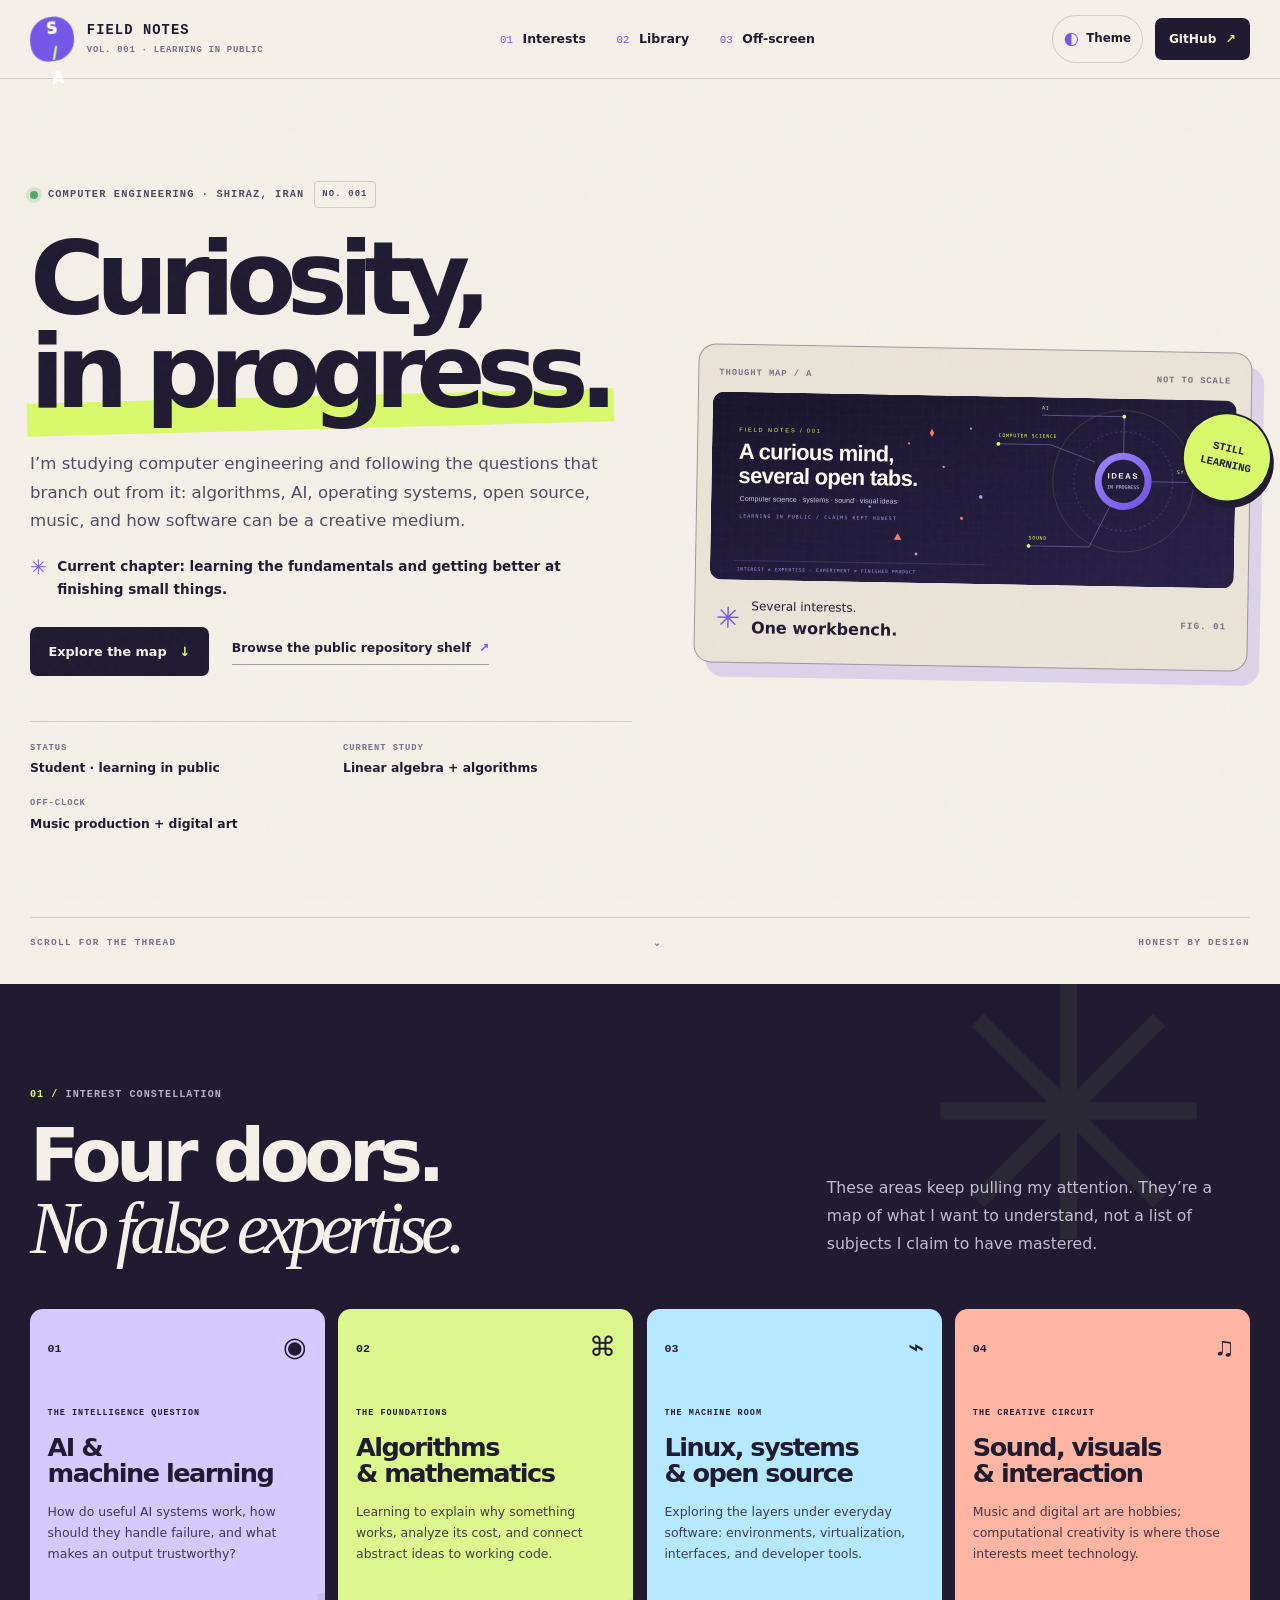
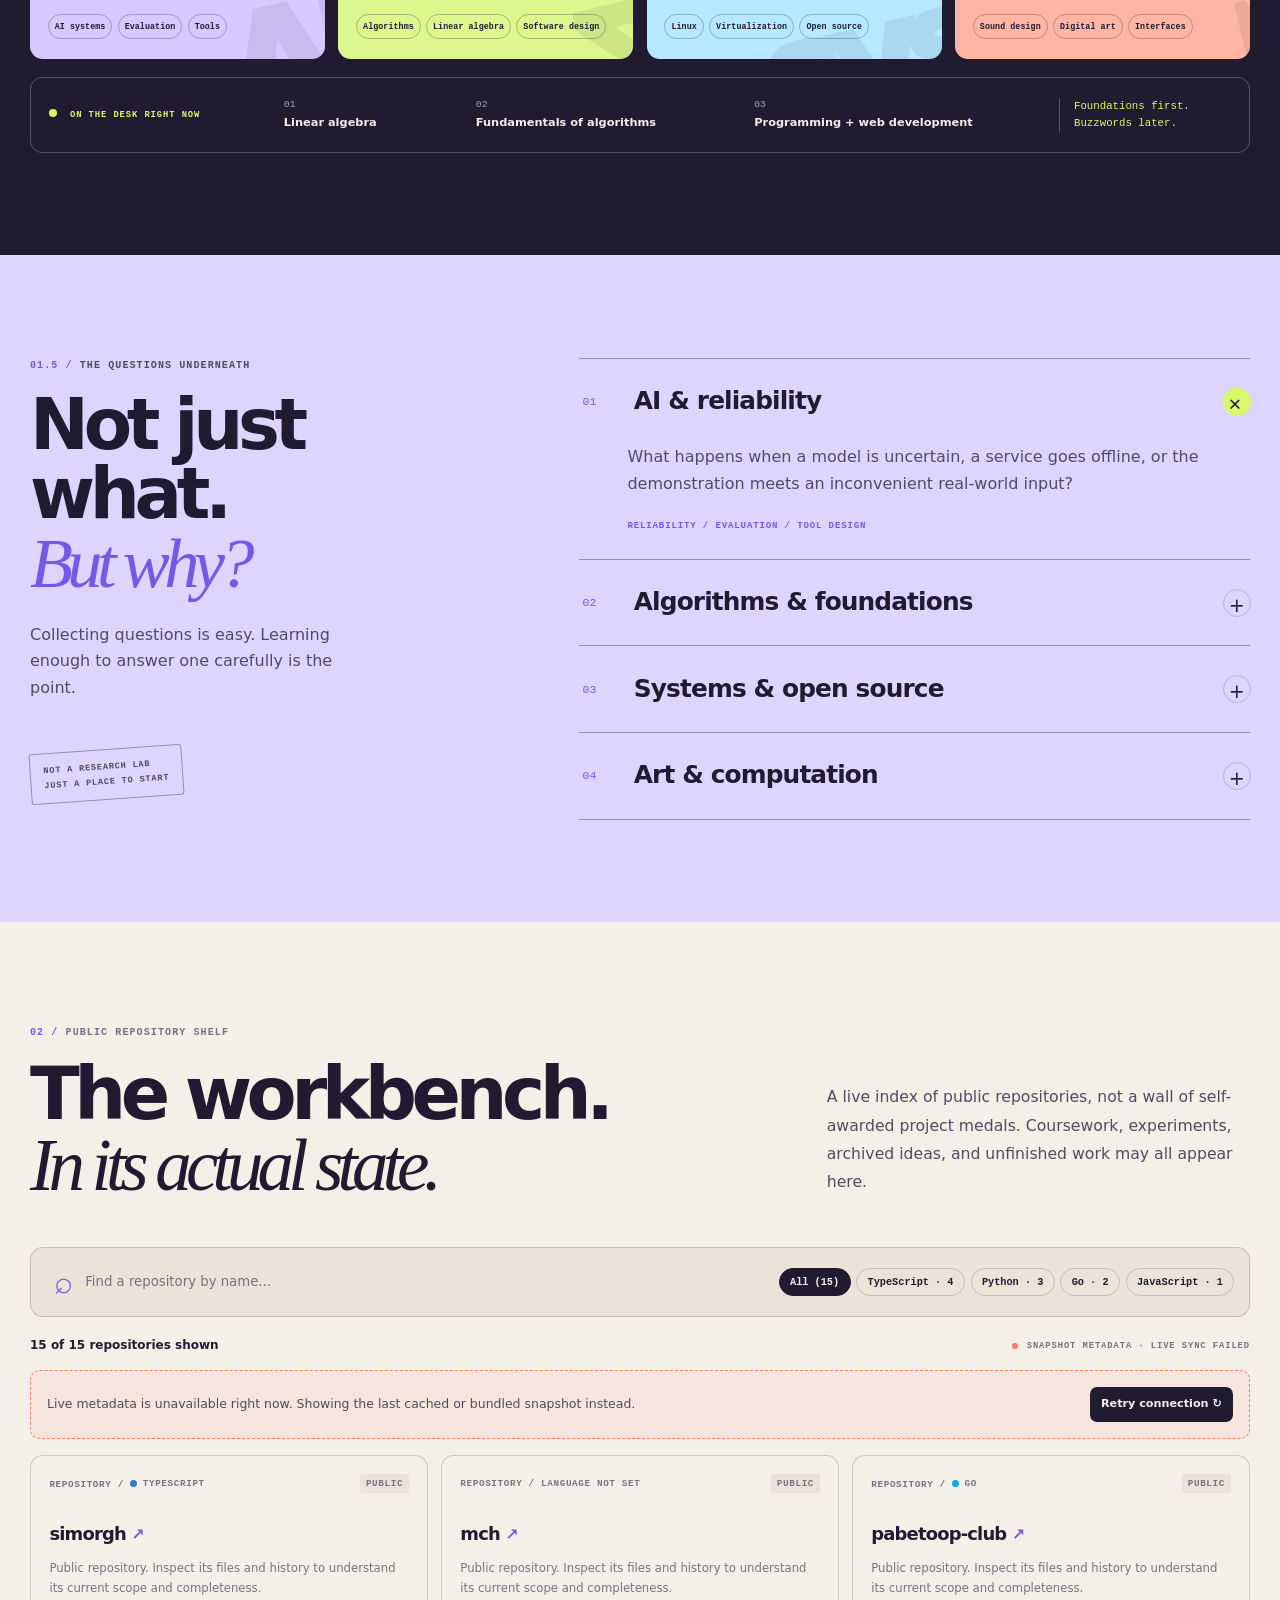
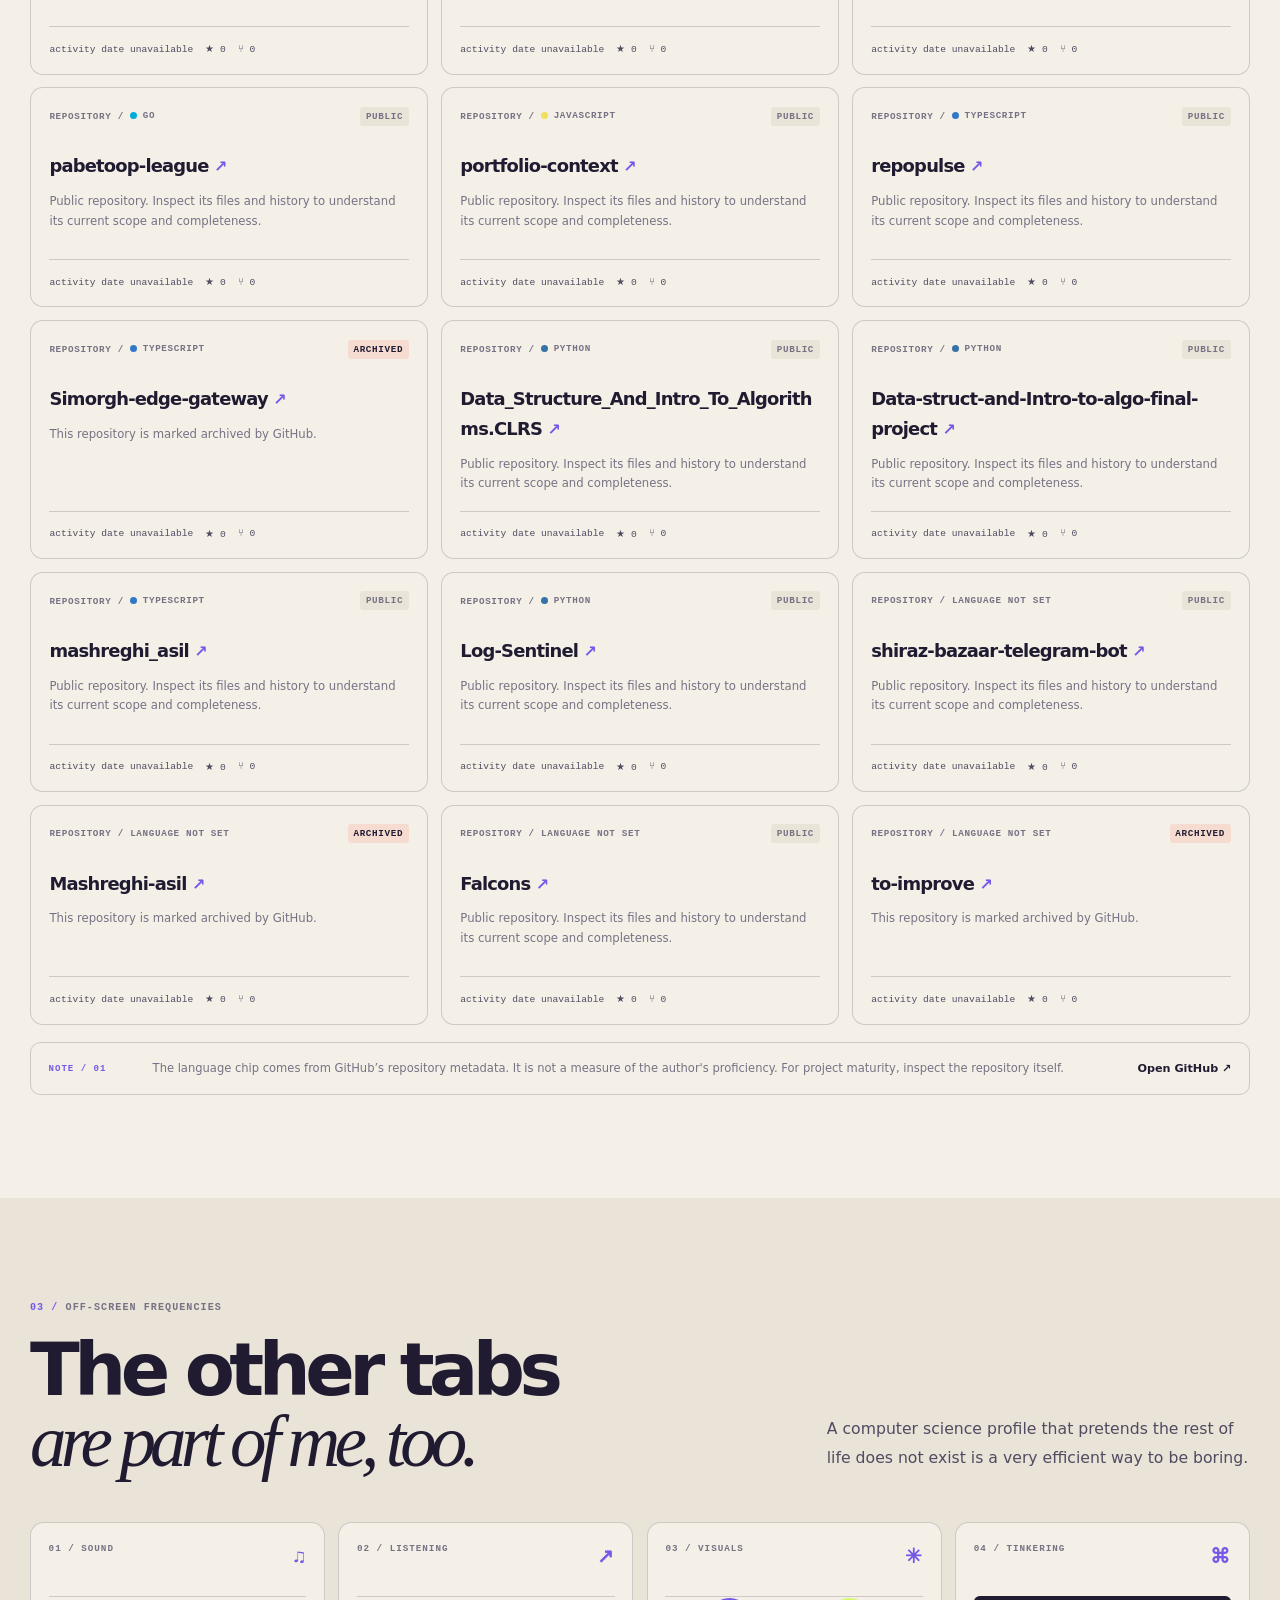
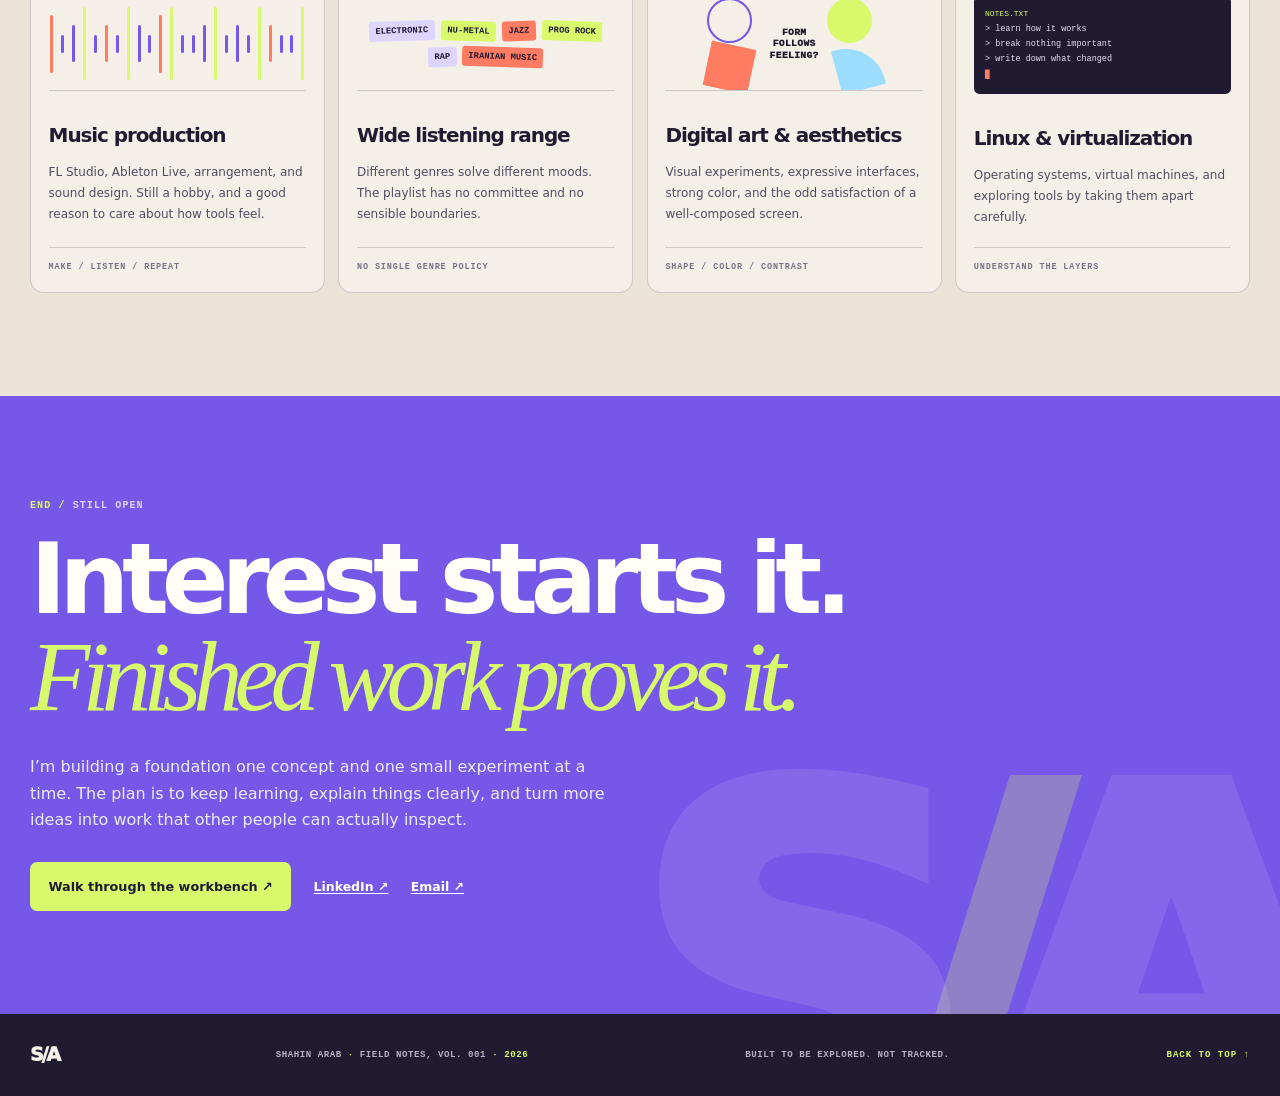
==== commit f9e84dc5: "Redesign field notes profile and simplify Pages runtime" ====
--- a/index.html
+++ b/index.html
@@ -1,65 +1,64 @@
 <!doctype html>
-<html lang="en">
-<head>
-<meta charset="utf-8"><meta name="viewport" content="width=device-width,initial-scale=1"><meta name="color-scheme" content="light dark">
-<title>Shahin Arab — Computation, curiosity, sound &amp; visual ideas</title>
-<meta name="description" content="A maximalist field journal from a Computer Engineering student exploring AI, algorithms, Linux, open-source systems, music production, and digital art."><meta name="author" content="Shahin Arab"><meta name="theme-color" content="#f4f0e7">
-<link rel="canonical" href="https://shaiinarab.github.io/shaiinarab/">
-<meta property="og:type" content="website"><meta property="og:site_name" content="Shahin Arab · Field Notes"><meta property="og:locale" content="en_US"><meta property="og:url" content="https://shaiinarab.github.io/shaiinarab/"><meta property="og:title" content="Shahin Arab — Compute. Create. Connect."><meta property="og:description" content="A field journal for computing, music, visual ideas, and the questions connecting them."><meta property="og:image" content="https://shaiinarab.github.io/shaiinarab/assets/og.png"><meta property="og:image:width" content="1200"><meta property="og:image:height" content="630"><meta property="og:image:alt" content="Dark abstract personal profile graphic.">
-<meta name="twitter:card" content="summary_large_image"><meta name="twitter:title" content="Shahin Arab — Field Notes"><meta name="twitter:description" content="AI curiosity, computer science foundations, Linux, music production, and digital art."><meta name="twitter:image" content="https://shaiinarab.github.io/shaiinarab/assets/og.png">
-<link rel="icon" href="data:image/svg+xml,%3Csvg xmlns='http://www.w3.org/2000/svg' viewBox='0 0 64 64'%3E%3Crect width='64' height='64' rx='14' fill='%23171923'/%3E%3Cpath d='M14 45 32 12 50 45Z' fill='none' stroke='%23c7f36b' stroke-width='4'/%3E%3Ccircle cx='32' cy='34' r='5' fill='%23a58aff'/%3E%3C/svg%3E">
-<script type="application/ld+json">{"@context":"https://schema.org","@type":"Person","name":"Shahin Arab","url":"https://shaiinarab.github.io/shaiinarab/","description":"Computer Engineering student interested in AI, algorithms, Linux, open source, music production, and digital art.","sameAs":["https://github.com/Shaiinarab","https://www.linkedin.com/in/shaiinarab/","https://huggingface.co/shahinozone"],"knowsLanguage":["fa","en"],"knowsAbout":["Artificial intelligence","Algorithms","Linux","Virtualization","Music production","Digital art"]}</script>
-<script>try{const saved=localStorage.getItem("field-notes:theme:v1");const preferred=matchMedia("(prefers-color-scheme: dark)").matches?"night":"day";document.documentElement.dataset.theme=saved||preferred;}catch{}</script>
-<link rel="stylesheet" href="assets/style.css"><script src="assets/app.js" defer></script>
-</head>
-<body>
-<a class="skip-link" href="#main">Skip to content</a><div class="reading-progress" id="reading-progress" aria-hidden="true"></div><div class="paper-grain" aria-hidden="true"></div>
-<header class="site-header">
-<a class="wordmark" href="#top" aria-label="Shahin Arab, home"><span class="wordmark-mark">S<span>/</span>A</span><span class="wordmark-label">FIELD NOTES<br><small>COMPUTING × CULTURE</small></span></a>
-<nav class="main-nav" aria-label="Main navigation"><a href="#interests">Interest map</a><a href="#profile">About</a><a href="#life">Offscreen</a><a href="#directory">Repositories</a></nav>
-<button class="theme-toggle" id="theme-toggle" type="button" aria-pressed="false" aria-label="Switch to dark theme"><span aria-hidden="true">◐</span><span class="theme-label">Night shift</span></button>
-</header>
+<html lang="en" data-theme="light"><head>
+<meta charset="utf-8"><meta name="viewport" content="width=device-width, initial-scale=1"><meta name="color-scheme" content="light dark"><meta name="theme-color" content="#f4f0e8">
+<meta name="description" content="Shahin Arab's field notes: academic interests in AI, computer science, Linux, open source, music production, and digital art."><meta name="author" content="Shahin Arab"><link rel="canonical" href="https://shaiinarab.github.io/shaiinarab/"><title>Shahin Arab — Curiosity, in progress</title>
+<meta property="og:type" content="website"><meta property="og:site_name" content="Shahin Arab / Field Notes"><meta property="og:url" content="https://shaiinarab.github.io/shaiinarab/"><meta property="og:title" content="Shahin Arab — Curiosity, in progress"><meta property="og:description" content="Computer science, systems, sound, and visual ideas. Interests without invented credentials."><meta property="og:image" content="https://shaiinarab.github.io/shaiinarab/assets/constellation.svg"><meta property="og:image:alt" content="A curious mind, several open tabs. Computer science, systems, sound, and visual ideas.">
+<meta name="twitter:card" content="summary_large_image"><meta name="twitter:title" content="Shahin Arab — Field Notes"><meta name="twitter:description" content="Computer science, systems, sound, and visual ideas. Interests without invented credentials."><meta name="twitter:image" content="https://shaiinarab.github.io/shaiinarab/assets/constellation.svg"><link rel="icon" type="image/svg+xml" href="assets/constellation.svg"><link rel="stylesheet" href="assets/style.css">
+<script>document.documentElement.classList.add("js");try{var t=localStorage.getItem("field-notes-theme");if(t==="light"||t==="dark")document.documentElement.dataset.theme=t;else document.documentElement.dataset.theme=matchMedia("(prefers-color-scheme: dark)").matches?"dark":"light";}catch(_){document.documentElement.dataset.theme=matchMedia("(prefers-color-scheme: dark)").matches?"dark":"light";}</script>
+<script type="application/ld+json">{"@context":"https://schema.org","@type":"Person","name":"Shahin Arab","url":"https://shaiinarab.github.io/shaiinarab/","jobTitle":"Computer Engineering student","sameAs":["https://github.com/Shaiinarab","https://www.linkedin.com/in/shaiinarab/","https://huggingface.co/shahinozone"],"knowsLanguage":["fa","en"],"knowsAbout":["Artificial intelligence","Algorithms","Software engineering","Linux","Virtualization","Music production","Digital art"]}</script>
+</head><body>
+<a class="skip-link" href="#main">Skip to content</a><div class="grain" aria-hidden="true"></div>
+<header class="site-header"><div class="header-inner wrap"><a class="wordmark" href="#top" aria-label="Shahin Arab, back to top"><span class="mark">S<span>/</span>A</span><span class="wordmark-copy">FIELD NOTES<small>VOL. 001 · LEARNING IN PUBLIC</small></span></a>
+<nav class="main-nav" aria-label="Main navigation"><a href="#interests"><span>01</span> Interests</a><a href="#library"><span>02</span> Library</a><a href="#offscreen"><span>03</span> Off-screen</a></nav>
+<div class="header-actions"><button class="icon-button" id="theme-toggle" type="button" aria-label="Switch color theme" aria-pressed="false"><span aria-hidden="true" id="theme-glyph">◐</span><span class="theme-label">Theme</span></button><a class="header-github" href="https://github.com/Shaiinarab" target="_blank" rel="noopener noreferrer">GitHub <span aria-hidden="true">↗</span></a></div></div></header>
 <main id="main">
-<section class="hero section-wrap" id="top" aria-labelledby="hero-title"><div class="hero-grid">
-<div class="hero-copy"><p class="overline"><span class="live-dot"></span> PERSONAL KNOWLEDGE SYSTEM <span class="overline-index">NO. 001 / 2026</span></p><p class="hero-kicker">Curiosity is a practice.</p>
-<h1 id="hero-title">I like seeing<br>how things <span class="scribble-word">connect<span class="scribble-line" aria-hidden="true"></span></span><span class="hero-period">.</span></h1>
-<p class="hero-intro">Computer science, intelligent tools, Linux, and creative technology. Still learning the foundations; already collecting questions.</p>
-<div class="hero-actions"><a class="button button-dark" href="#interests">Explore the map <span aria-hidden="true">↘</span></a><a class="text-link" href="#profile">A little about me <span aria-hidden="true">→</span></a></div>
-<div class="hero-caption"><span>STUDENT</span><span>BUILDER-IN-PROGRESS</span><span>HOBBYIST MUSIC PRODUCER</span></div></div>
-<div class="orbit-stage" aria-label="Decorative orbital map connecting artificial intelligence, algorithms, Linux, and sound"><div class="orbit-stamp">SUBJECT<br>TO CHANGE <span>✳</span></div>
-<svg class="orbit-art" viewBox="0 0 600 600" role="img" aria-labelledby="orbit-title orbit-desc"><title id="orbit-title">A map of connected interests</title><desc id="orbit-desc">Layered orbital loops connect points labelled AI, algorithms, Linux, and sound around a central question mark.</desc>
-<defs><linearGradient id="orbitGradient" x1="0" y1="0" x2="1" y2="1"><stop stop-color="#ff7958"/><stop offset=".52" stop-color="#a58aff"/><stop offset="1" stop-color="#c7f36b"/></linearGradient></defs>
-<circle cx="300" cy="300" r="218" fill="none" stroke="currentColor" stroke-opacity=".10" stroke-width="1" stroke-dasharray="2 8"/><ellipse cx="300" cy="300" rx="220" ry="103" fill="none" stroke="url(#orbitGradient)" stroke-width="2.2" transform="rotate(-33 300 300)"/><ellipse cx="300" cy="300" rx="220" ry="103" fill="none" stroke="currentColor" stroke-opacity=".72" stroke-width="1.4" transform="rotate(52 300 300)"/><ellipse cx="300" cy="300" rx="172" ry="172" fill="none" stroke="currentColor" stroke-opacity=".26" stroke-width="1" stroke-dasharray="4 6"/><path d="M84 300H516M300 84V516" stroke="currentColor" stroke-opacity=".18" stroke-width="1"/>
-<circle cx="300" cy="300" r="70" fill="#171923"/><circle cx="300" cy="300" r="63" fill="none" stroke="#c7f36b" stroke-width="1.5"/><text x="300" y="320" text-anchor="middle" font-family="Georgia,serif" font-size="66" fill="#f4f0e7">?</text>
-<circle cx="117" cy="224" r="17" fill="#ff7958"/><text x="117" y="229" text-anchor="middle" font-family="monospace" font-size="10" font-weight="bold" fill="#171923">AI</text><circle cx="436" cy="170" r="16" fill="#a58aff"/><text x="436" y="174" text-anchor="middle" font-family="monospace" font-size="9" font-weight="bold" fill="#171923">ALG</text><circle cx="464" cy="404" r="17" fill="#87bfff"/><text x="464" y="408" text-anchor="middle" font-family="monospace" font-size="8" font-weight="bold" fill="#171923">LIN</text><circle cx="174" cy="450" r="18" fill="#c7f36b"/><path d="M165 450q9 -16 18 0q-9 16 -18 0" fill="none" stroke="#171923" stroke-width="2"/><g fill="currentColor" font-family="monospace" font-size="11" letter-spacing="2"><text x="56" y="205">INTELLIGENCE</text><text x="399" y="134">LOGIC</text><text x="472" y="436">SYSTEMS</text><text x="101" y="482">SOUND</text></g>
-<circle cx="300" cy="82" r="4" fill="#ff7958"/><circle cx="506" cy="302" r="5" fill="#c7f36b"/><circle cx="294" cy="522" r="4" fill="#a58aff"/></svg>
-<p class="orbit-footnote"><span>FIG. 01</span> THE INTERESTS ARE CONNECTED.<br>THE EXPERTISE IS A WORK IN PROGRESS.</p></div></div>
-<div class="hero-bottomline"><span>SCROLL TO EXPLORE</span><span class="down-arrow" aria-hidden="true">↓</span><span>DESIGNED AS A NOTEBOOK, NOT A SALES DECK</span></div></section>
-<div class="ticker" aria-label="Ideas to explore"><div class="ticker-track"><span>QUESTION → MODEL → EXPERIMENT → LEARN →</span><span aria-hidden="true">QUESTION → MODEL → EXPERIMENT → LEARN →</span><span aria-hidden="true">QUESTION → MODEL → EXPERIMENT → LEARN →</span></div></div>
-<section class="section-wrap section-block" id="interests" aria-labelledby="interests-title"><div class="section-heading"><div><p class="section-index">01 / THE CURIOSITY MAP</p><h2 id="interests-title">Things I keep<br><em>coming back to.</em></h2></div><p class="section-aside">An index of interests, not a list of mastery badges. Some are coursework; some are the rabbit holes I willingly fall into.</p></div>
+<section class="hero wrap" id="top" aria-labelledby="hero-title"><div class="hero-copy">
+<p class="eyebrow"><span class="eyebrow-dot"></span> COMPUTER ENGINEERING · SHIRAZ, IRAN <span class="issue">NO. 001</span></p><h1 id="hero-title">Curiosity,<br><span class="ink-highlight">in progress.</span></h1>
+<p class="hero-lede">I’m studying computer engineering and following the questions that branch out from it: algorithms, AI, operating systems, open source, music, and how software can be a creative medium.</p>
+<p class="hero-note"><span class="asterisk" aria-hidden="true">✳</span> Current chapter: learning the fundamentals and getting better at finishing small things.</p>
+<div class="hero-actions"><a class="button button-dark" href="#interests">Explore the map <span aria-hidden="true">↓</span></a><a class="text-link" href="#library">Browse the public repository shelf <span aria-hidden="true">↗</span></a></div>
+<div class="hero-meta"><div><span class="meta-label">STATUS</span><strong>Student · learning in public</strong></div><div><span class="meta-label">CURRENT STUDY</span><strong>Linear algebra + algorithms</strong></div><div><span class="meta-label">OFF-CLOCK</span><strong>Music production + digital art</strong></div></div></div>
+<aside class="hero-art" aria-label="Visual map connecting computer science, AI, systems, and sound"><div class="art-topline"><span>THOUGHT MAP / A</span><span>NOT TO SCALE</span></div><img src="assets/constellation.svg" width="1400" height="500" alt="Orbiting topics: AI, computer science, systems, and sound." fetchpriority="high"><div class="art-caption"><span class="caption-star">✳</span><p>Several interests.<br><strong>One workbench.</strong></p><span class="caption-index">FIG. 01</span></div><div class="orbit-stamp" aria-hidden="true">STILL<br>LEARNING</div></aside>
+<div class="hero-bottomline"><span>SCROLL FOR THE THREAD</span><span aria-hidden="true">⌄</span><span>HONEST BY DESIGN</span></div></section>
+
+<section class="section interests-section" id="interests" aria-labelledby="interests-title"><div class="wrap">
+<div class="section-heading"><div><p class="section-kicker"><span>01 /</span> INTEREST CONSTELLATION</p><h2 id="interests-title">Four doors.<br><em>No false expertise.</em></h2></div><p class="section-intro">These areas keep pulling my attention. They’re a map of what I want to understand, not a list of subjects I claim to have mastered.</p></div>
 <div class="interest-grid">
-<article class="interest-card interest-card--violet"><div class="card-top"><span>01</span><span aria-hidden="true">✳</span></div><div class="card-glyph glyph-neural" aria-hidden="true"><i></i><i></i><i></i><i></i><i></i><b></b></div><h3>Artificial intelligence</h3><p>Models, useful tools, evaluation, and understanding what is actually happening behind the interface.</p><div class="card-tags"><span>AI systems</span><span>Machine learning</span></div></article>
-<article class="interest-card interest-card--lime"><div class="card-top"><span>02</span><span aria-hidden="true">∑</span></div><div class="card-glyph glyph-math" aria-hidden="true">∑<small>O(n log n)</small></div><h3>Algorithms &amp; mathematics</h3><p>Representing a problem precisely, reasoning about complexity, and finding the structure under the surface.</p><div class="card-tags"><span>Algorithms</span><span>Linear algebra</span></div></article>
-<article class="interest-card interest-card--blue"><div class="card-top"><span>03</span><span aria-hidden="true">⌘</span></div><div class="card-glyph glyph-terminal" aria-hidden="true"><span>~/curiosity</span><b>_</b></div><h3>Linux &amp; open systems</h3><p>Operating systems, virtualization, and the small tools that make computers understandable and adaptable.</p><div class="card-tags"><span>Linux</span><span>Virtualization</span></div></article>
-<article class="interest-card interest-card--coral"><div class="card-top"><span>04</span><span aria-hidden="true">♫</span></div><div class="card-glyph glyph-wave" aria-hidden="true"><i></i><i></i><i></i><i></i><i></i><i></i><i></i><i></i><i></i><i></i><i></i></div><h3>Creative technology</h3><p>The overlap between software, sound, visual systems, playful interfaces, and human expression.</p><div class="card-tags"><span>Music</span><span>Digital art</span></div></article>
-</div><p class="section-footnote"><span class="asterisk">✳</span> The map is allowed to change as I learn more.</p></section>
-<section class="profile-section" id="profile" aria-labelledby="profile-title"><div class="section-wrap profile-layout"><div class="profile-aside"><p class="section-index">02 / THE PERSON BEHIND THE TABS</p><div class="profile-monogram" aria-hidden="true">S<span>.</span>A</div><p class="margin-note">curiosity is the constant; the subject changes.</p></div><div class="profile-copy"><p class="eyebrow-dark">A SHORT, HONEST PROFILE</p><h2 id="profile-title">Currently learning.<br><em>Never pretending.</em></h2>
-<p>I’m Shahin, a Computer Engineering student at Zand Institute of Higher Education in Shiraz, Iran. My current coursework includes linear algebra and fundamentals of algorithms, while I continue learning programming and web development outside class.</p><p>I’m interested in the way ideas become systems: how an algorithm is reasoned about, how software is shaped into a tool, how AI changes the possibilities, and how creative work can emerge from technical constraints.</p>
-<blockquote>I’d rather have one small thing I can explain than ten impressive things I can’t defend.</blockquote>
-<div class="profile-meta"><div><span>EDUCATION</span><strong>Undergraduate study</strong></div><div><span>STUDYING NOW</span><strong>Linear algebra · Algorithms</strong></div><div><span>LANGUAGES</span><strong>Persian · English</strong></div></div></div></div></section>
-<section class="section-wrap section-block learning-block" id="now" aria-labelledby="now-title"><div class="section-heading"><div><p class="section-index">03 / CURRENT CHAPTER</p><h2 id="now-title">Building the<br><em>foundations first.</em></h2></div><p class="section-aside">No fake progress bars. No percentage-complete theatre. Just the areas currently taking up notebook space.</p></div>
-<div class="learning-list"><article><span class="learning-number">A</span><div><h3>Linear algebra</h3><p>Vectors, matrices, transformations, and the mathematical language behind many computing ideas.</p></div><span class="learning-state">CURRENT COURSEWORK</span></article><article><span class="learning-number">B</span><div><h3>Fundamentals of algorithms</h3><p>Problem solving, data structures, complexity, and learning to justify why an approach works.</p></div><span class="learning-state">CURRENT COURSEWORK</span></article><article><span class="learning-number">C</span><div><h3>Programming &amp; web foundations</h3><p>Improving the basics through practical exercises instead of pretending that knowing a language name means knowing the language.</p></div><span class="learning-state">ONGOING LEARNING</span></article></div>
-<details class="learning-details"><summary>My standard for a good learning project</summary><p>Small enough to finish, useful enough to explain, and documented well enough that future me does not have to reverse-engineer past me’s vague ambitions.</p></details></section>
-<section class="life-section" id="life" aria-labelledby="life-title"><div class="section-wrap"><div class="section-heading"><div><p class="section-index">04 / OFFSCREEN</p><h2 id="life-title">The other tabs<br><em>are important too.</em></h2></div><p class="section-aside">I have hobbies that don’t need to be justified by their productivity potential. A radical concept, apparently.</p></div>
-<div class="life-grid"><article class="life-card life-card--music"><div class="life-art equalizer" aria-hidden="true"><i></i><i></i><i></i><i></i><i></i><i></i><i></i><i></i><i></i><i></i><i></i><i></i><i></i></div><p class="life-label">01 / LISTENING</p><h3>Music without genre borders.</h3><p>Electronic music, progressive rock, nu-metal, rap, jazz, and Iranian music. The playlist is not applying for a visa.</p></article>
-<article class="life-card life-card--production"><div class="life-art studio-art" aria-hidden="true"><span>FL</span><span>ABLETON</span><b>♪</b></div><p class="life-label">02 / MAKING</p><h3>Music production &amp; sound design.</h3><p>Hobbyist experiments with FL Studio, Ableton Live, arrangement, textures, and the satisfying moment when a sound finally fits.</p></article>
-<article class="life-card life-card--visual"><div class="life-art visual-art" aria-hidden="true"><i></i><i></i><i></i><i></i><b>FORM<br>FOLLOWS<br>FEELING</b></div><p class="life-label">03 / SEEING</p><h3>Digital art &amp; visual aesthetics.</h3><p>Color, composition, expressive interfaces, visual experiments, and the point where design becomes a way of thinking.</p></article></div></div></section>
-<section class="section-wrap section-block directory-section" id="directory" aria-labelledby="directory-title"><div class="section-heading"><div><p class="section-index">05 / PUBLIC WORKBENCH</p><h2 id="directory-title">Repositories, not<br><em>trophies.</em></h2></div><p class="section-aside">A live index of public repositories. It deliberately avoids selling you project descriptions: some repos are experiments, coursework, or unfinished ideas. Inspect the source and history.</p></div>
-<div class="repo-summary"><div><span class="repo-stat-label">PUBLIC REPOSITORIES</span><strong class="repo-stat-number" id="stat-repos">—</strong></div><div><span class="repo-stat-label">LANGUAGES REPRESENTED</span><strong class="repo-stat-number" id="stat-languages">—</strong></div><div><span class="repo-stat-label">FOLLOWERS</span><strong class="repo-stat-number" id="stat-followers">—</strong></div><a class="button button-dark button-repo-link" href="https://github.com/Shaiinarab?tab=repositories" target="_blank" rel="noopener noreferrer">All repositories <span aria-hidden="true">↗</span></a></div>
-<div class="repo-toolbar"><label class="repo-search"><span aria-hidden="true">⌕</span><span class="sr-only">Search repositories by name</span><input id="repo-search" type="search" placeholder="Search by repository name… (press /)" autocomplete="off" spellcheck="false"></label><div class="language-filter" id="lang-chips" role="group" aria-label="Filter repositories by primary language"><button class="filter-chip is-active" type="button" data-lang="All" aria-pressed="true">All</button></div></div>
-<p class="repo-status-line" id="result-line" role="status" aria-live="polite">Preparing the repository index…</p><div class="api-note" id="api-note" hidden><p><strong>Live sync unavailable.</strong> Showing a saved snapshot when available; current GitHub metadata may not be accessible.</p><button id="retry-btn" class="text-link" type="button">Try again ↻</button></div><div id="repo-grid" class="repo-grid" aria-busy="true"></div>
-<p class="directory-footnote">Metadata is read from the GitHub public API. Descriptions are intentionally omitted because repository metadata should not substitute for verified documentation.</p></section>
-<section class="contact-section" id="contact" aria-labelledby="contact-title"><div class="section-wrap contact-layout"><div><p class="section-index">06 / OPEN CHANNEL</p><h2 id="contact-title">Curious about<br><em>the same things?</em></h2><p>Thoughtful conversations about computer science, AI, open source, creative tools, and academic opportunities are welcome.</p></div><div class="contact-actions"><a class="button button-light" href="https://github.com/Shaiinarab" target="_blank" rel="noopener noreferrer">GitHub <span aria-hidden="true">↗</span></a><a class="contact-link" href="https://www.linkedin.com/in/shaiinarab/" target="_blank" rel="noopener noreferrer">LinkedIn ↗</a><a class="contact-link" href="https://huggingface.co/shahinozone" target="_blank" rel="noopener noreferrer">Hugging Face ↗</a></div><div class="contact-orbit" aria-hidden="true">?</div></div></section>
-</main>
-<footer class="site-footer"><a class="footer-mark" href="#top">S/A <span>↑</span></a><p>Made from questions, coffee, code, and music.</p><p>© <span id="year">2026</span> Shahin Arab <span class="footer-dot">✳</span> A work in progress, by design.</p></footer>
-</body></html>+<article class="interest-card card-violet"><div class="card-head"><span class="card-number">01</span><span class="card-glyph" aria-hidden="true">◉</span></div><p class="card-label">THE INTELLIGENCE QUESTION</p><h3>AI &<br>machine learning</h3><p>How do useful AI systems work, how should they handle failure, and what makes an output trustworthy?</p><div class="card-tags"><span>AI systems</span><span>Evaluation</span><span>Tools</span></div><span class="card-watermark" aria-hidden="true">AI</span></article>
+<article class="interest-card card-lime"><div class="card-head"><span class="card-number">02</span><span class="card-glyph" aria-hidden="true">⌘</span></div><p class="card-label">THE FOUNDATIONS</p><h3>Algorithms<br>& mathematics</h3><p>Learning to explain why something works, analyze its cost, and connect abstract ideas to working code.</p><div class="card-tags"><span>Algorithms</span><span>Linear algebra</span><span>Software design</span></div><span class="card-watermark" aria-hidden="true">∑</span></article>
+<article class="interest-card card-blue"><div class="card-head"><span class="card-number">03</span><span class="card-glyph" aria-hidden="true">⌁</span></div><p class="card-label">THE MACHINE ROOM</p><h3>Linux, systems<br>& open source</h3><p>Exploring the layers under everyday software: environments, virtualization, interfaces, and developer tools.</p><div class="card-tags"><span>Linux</span><span>Virtualization</span><span>Open source</span></div><span class="card-watermark" aria-hidden="true">sys</span></article>
+<article class="interest-card card-coral"><div class="card-head"><span class="card-number">04</span><span class="card-glyph" aria-hidden="true">♫</span></div><p class="card-label">THE CREATIVE CIRCUIT</p><h3>Sound, visuals<br>& interaction</h3><p>Music and digital art are hobbies; computational creativity is where those interests meet technology.</p><div class="card-tags"><span>Sound design</span><span>Digital art</span><span>Interfaces</span></div><span class="card-watermark" aria-hidden="true">♪</span></article>
+</div>
+<div class="study-strip"><div class="study-strip-label"><span class="live-dot"></span> ON THE DESK RIGHT NOW</div><div class="study-item"><span>01</span><strong>Linear algebra</strong></div><div class="study-item"><span>02</span><strong>Fundamentals of algorithms</strong></div><div class="study-item"><span>03</span><strong>Programming + web development</strong></div><div class="study-aside">Foundations first.<br>Buzzwords later.</div></div>
+</div></section>
+
+<section class="section questions-section" aria-labelledby="questions-title"><div class="wrap question-layout">
+<div class="question-lead"><p class="section-kicker"><span>01.5 /</span> THE QUESTIONS UNDERNEATH</p><h2 id="questions-title">Not just what.<br><em>But why?</em></h2><p>Collecting questions is easy. Learning enough to answer one carefully is the point.</p><div class="small-stamp">NOT A RESEARCH LAB<br>JUST A PLACE TO START</div></div>
+<div class="question-list"><details open><summary><span>01</span><strong>AI & reliability</strong><span class="details-plus" aria-hidden="true">+</span></summary><div class="details-body"><p>What happens when a model is uncertain, a service goes offline, or the demonstration meets an inconvenient real-world input?</p><span>RELIABILITY / EVALUATION / TOOL DESIGN</span></div></details>
+<details><summary><span>02</span><strong>Algorithms & foundations</strong><span class="details-plus" aria-hidden="true">+</span></summary><div class="details-body"><p>Can I explain the idea before reaching for an implementation? What changes as the input grows?</p><span>REASONING / COMPLEXITY / MATHEMATICS</span></div></details>
+<details><summary><span>03</span><strong>Systems & open source</strong><span class="details-plus" aria-hidden="true">+</span></summary><div class="details-body"><p>How do the tools beneath an interface behave, and what makes software easier for another person to run and understand?</p><span>LINUX / TOOLING / REPRODUCIBILITY</span></div></details>
+<details><summary><span>04</span><strong>Art & computation</strong><span class="details-plus" aria-hidden="true">+</span></summary><div class="details-body"><p>How might sound, rhythm, color, and interaction become part of the same computational canvas?</p><span>MUSIC / VISUAL SYSTEMS / CREATIVE CODE</span></div></details></div>
+</div></section>
+
+<section class="section library-section" id="library" aria-labelledby="library-title"><div class="wrap">
+<div class="section-heading library-heading"><div><p class="section-kicker"><span>02 /</span> PUBLIC REPOSITORY SHELF</p><h2 id="library-title">The workbench.<br><em>In its actual state.</em></h2></div><p class="section-intro">A live index of public repositories, not a wall of self-awarded project medals. Coursework, experiments, archived ideas, and unfinished work may all appear here.</p></div>
+<div class="repo-toolbar"><label class="search-box" for="repo-search"><span aria-hidden="true">⌕</span><input id="repo-search" type="search" placeholder="Find a repository by name…" autocomplete="off" spellcheck="false" aria-label="Search public repositories by name"></label><button class="clear-search" id="clear-search" type="button" hidden>Clear ×</button><div class="language-filters" id="lang-chips" role="group" aria-label="Filter repositories by GitHub language label"><button type="button" class="filter-chip is-active" data-lang="All" aria-pressed="true">All</button></div></div>
+<div class="repo-status-row"><p id="result-line" role="status" aria-live="polite">Loading public repositories…</p><p class="data-provenance"><span class="live-dot"></span><span id="repo-status">Waiting for GitHub API</span></p></div>
+<div class="api-note" id="api-note" hidden><p>Live metadata is unavailable right now. Showing the last cached or bundled snapshot instead.</p><button class="button button-small" id="repo-retry" type="button">Retry connection ↻</button></div>
+<div class="repo-grid" id="repo-grid" aria-busy="true"><div class="repo-skeleton"></div><div class="repo-skeleton"></div><div class="repo-skeleton"></div></div>
+<noscript><p class="noscript-note">JavaScript is disabled, so the live repository filter is unavailable. Browse the full list at <a href="https://github.com/Shaiinarab?tab=repositories">GitHub</a>.</p></noscript>
+<div class="repo-footnote"><span>NOTE / 01</span><p>The language chip comes from GitHub’s repository metadata. It is not a measure of the author's proficiency. For project maturity, inspect the repository itself.</p><a href="https://github.com/Shaiinarab?tab=repositories" target="_blank" rel="noopener noreferrer">Open GitHub ↗</a></div>
+</div></section>
+
+<section class="section offscreen-section" id="offscreen" aria-labelledby="offscreen-title"><div class="wrap">
+<div class="section-heading"><div><p class="section-kicker"><span>03 /</span> OFF-SCREEN FREQUENCIES</p><h2 id="offscreen-title">The other tabs<br><em>are part of me, too.</em></h2></div><p class="section-intro">A computer science profile that pretends the rest of life does not exist is a very efficient way to be boring.</p></div>
+<div class="hobby-grid">
+<article class="hobby-card hobby-sound"><div class="hobby-top"><span>01 / SOUND</span><span aria-hidden="true">♫</span></div><div class="waveform" aria-hidden="true"><i></i><i></i><i></i><i></i><i></i><i></i><i></i><i></i><i></i><i></i><i></i><i></i><i></i><i></i><i></i><i></i><i></i><i></i><i></i><i></i><i></i><i></i><i></i><i></i></div><h3>Music production</h3><p>FL Studio, Ableton Live, arrangement, and sound design. Still a hobby, and a good reason to care about how tools feel.</p><span class="hobby-foot">MAKE / LISTEN / REPEAT</span></article>
+<article class="hobby-card hobby-playlist"><div class="hobby-top"><span>02 / LISTENING</span><span aria-hidden="true">↗</span></div><div class="genre-cloud"><span>ELECTRONIC</span><span>NU-METAL</span><span>JAZZ</span><span>PROG ROCK</span><span>RAP</span><span>IRANIAN MUSIC</span></div><h3>Wide listening range</h3><p>Different genres solve different moods. The playlist has no committee and no sensible boundaries.</p><span class="hobby-foot">NO SINGLE GENRE POLICY</span></article>
+<article class="hobby-card hobby-visual"><div class="hobby-top"><span>03 / VISUALS</span><span aria-hidden="true">✳</span></div><div class="visual-toy" aria-hidden="true"><span></span><span></span><span></span><span></span><b>FORM<br>FOLLOWS<br>FEELING?</b></div><h3>Digital art & aesthetics</h3><p>Visual experiments, expressive interfaces, strong color, and the odd satisfaction of a well-composed screen.</p><span class="hobby-foot">SHAPE / COLOR / CONTRAST</span></article>
+<article class="hobby-card hobby-systems"><div class="hobby-top"><span>04 / TINKERING</span><span aria-hidden="true">⌘</span></div><div class="terminal-card" aria-hidden="true"><span>NOTES.TXT</span><p>&gt; learn how it works</p><p>&gt; break nothing important</p><p>&gt; write down what changed</p><span class="cursor">▊</span></div><h3>Linux & virtualization</h3><p>Operating systems, virtual machines, and exploring tools by taking them apart carefully.</p><span class="hobby-foot">UNDERSTAND THE LAYERS</span></article>
+</div></div></section>
+
+<section class="closing-section"><div class="wrap closing-inner"><p class="section-kicker"><span>END /</span> STILL OPEN</p><h2>Interest starts it.<br><em>Finished work proves it.</em></h2><p>I’m building a foundation one concept and one small experiment at a time. The plan is to keep learning, explain things clearly, and turn more ideas into work that other people can actually inspect.</p><div class="closing-actions"><a class="button button-lime" href="https://github.com/Shaiinarab?tab=repositories" target="_blank" rel="noopener noreferrer">Walk through the workbench ↗</a><a class="closing-link" href="https://www.linkedin.com/in/shaiinarab/" target="_blank" rel="noopener noreferrer">LinkedIn ↗</a><a class="closing-link" href="mailto:Shahinarab619@outlook.com">Email ↗</a></div><div class="closing-art" aria-hidden="true">S<span>/</span>A</div></div></section>
+</main><footer class="site-footer"><div class="wrap footer-inner"><a class="footer-mark" href="#top">S/A</a><p>Shahin Arab <span>·</span> FIELD NOTES, VOL. 001 <span>·</span> <span id="year">2026</span></p><p>Built to be explored. Not tracked.</p><a href="#top" class="back-top">BACK TO TOP ↑</a></div></footer>
+<script src="assets/app.js" defer></script></body></html>
--- a/assets/style.css
+++ b/assets/style.css
@@ -1,46 +1,36 @@
-/* Field Notes / design system. No external fonts, frameworks, or CDN runtime. */
-:root{color-scheme:light;--paper:#f4f0e7;--paper-2:#e9e3d7;--ink:#171923;--muted:#666671;--line:rgba(23,25,35,.18);--line-strong:rgba(23,25,35,.38);--lime:#c7f36b;--violet:#a58aff;--blue:#87bfff;--coral:#ff7958;--panel:#fffdf7;--shadow:0 22px 60px rgba(29,27,42,.1);--serif:Georgia,"Times New Roman",serif;--sans:Inter,ui-sans-serif,system-ui,-apple-system,BlinkMacSystemFont,"Segoe UI",sans-serif;--mono:ui-monospace,SFMono-Regular,Consolas,"Liberation Mono",monospace;--max:1240px;--pad:clamp(1.1rem,4.5vw,4.5rem)}
-:root[data-theme="night"]{color-scheme:dark;--paper:#171923;--paper-2:#222536;--ink:#f4f0e7;--muted:#b0afbd;--line:rgba(244,240,231,.18);--line-strong:rgba(244,240,231,.36);--panel:#202231;--shadow:0 22px 60px rgba(0,0,0,.22)}
-*{box-sizing:border-box}html{scroll-behavior:smooth;scroll-padding-top:6rem}body{margin:0;background:var(--paper);color:var(--ink);font:400 16px/1.65 var(--sans);transition:background .25s,color .25s;overflow-x:hidden}
-body:before{content:"";position:fixed;inset:0;pointer-events:none;z-index:-2;background-image:linear-gradient(var(--line) 1px,transparent 1px),linear-gradient(90deg,var(--line) 1px,transparent 1px);background-size:52px 52px;opacity:.13;mask-image:linear-gradient(to bottom,#000,transparent 90%)}
-a{color:inherit;text-decoration:none}button,input{font:inherit}button,a,input{touch-action:manipulation}button{color:inherit}
-a:focus-visible,button:focus-visible,input:focus-visible,summary:focus-visible{outline:3px solid var(--violet);outline-offset:4px;border-radius:4px}::selection{background:var(--lime);color:#171923}
-.skip-link{position:fixed;z-index:100;top:-5rem;left:1rem;padding:.8rem 1rem;background:var(--lime);color:#171923;font-weight:800}.skip-link:focus{top:1rem}
-.sr-only{position:absolute;width:1px;height:1px;padding:0;margin:-1px;overflow:hidden;clip:rect(0,0,0,0);white-space:nowrap;border:0}
-.reading-progress{position:fixed;z-index:90;top:0;left:0;width:100%;height:4px;background:var(--coral);transform:scaleX(0);transform-origin:left center}
-.paper-grain{position:fixed;inset:0;z-index:-1;pointer-events:none;opacity:.12;background-image:url("data:image/svg+xml,%3Csvg viewBox='0 0 180 180' xmlns='http://www.w3.org/2000/svg'%3E%3Cfilter id='n'%3E%3CfeTurbulence type='fractalNoise' baseFrequency='.82' numOctaves='3' stitchTiles='stitch'/%3E%3C/filter%3E%3Crect width='100%25' height='100%25' filter='url(%23n)' opacity='.13'/%3E%3C/svg%3E")}
-.site-header{height:86px;display:flex;align-items:center;justify-content:space-between;gap:2rem;padding:0 var(--pad);border-bottom:1px solid var(--line);position:sticky;top:0;z-index:50;background:color-mix(in srgb,var(--paper) 90%,transparent);backdrop-filter:blur(18px)}
-.wordmark{display:flex;align-items:center;gap:.8rem;flex-shrink:0}.wordmark-mark{display:grid;place-items:center;width:44px;height:44px;background:var(--ink);color:var(--paper);font-weight:950;letter-spacing:-.1em;font-size:1rem;transform:rotate(-4deg)}.wordmark-mark span{color:var(--coral)}
-.wordmark-label{font:800 .72rem/1.25 var(--mono);letter-spacing:.09em}.wordmark-label small{color:var(--muted);font-size:.57rem;letter-spacing:.1em}
-.main-nav{display:flex;gap:clamp(1rem,2.4vw,2rem);align-items:center}.main-nav a,.text-link,.contact-link{font-size:.83rem;font-weight:750}.main-nav a{color:var(--muted);position:relative;padding:.4rem 0}.main-nav a:hover{color:var(--ink)}.main-nav a:after{content:"";position:absolute;bottom:0;left:0;right:100%;height:2px;background:var(--coral);transition:right .2s}.main-nav a:hover:after{right:0}
-.theme-toggle{border:1px solid var(--line-strong);padding:.65rem .9rem;border-radius:999px;background:transparent;display:flex;align-items:center;gap:.55rem;font-size:.74rem;font-weight:750;white-space:nowrap;cursor:pointer}.theme-toggle span:first-child{font-size:1.1rem;color:var(--coral)}.theme-toggle:hover{background:var(--paper-2)}
-.section-wrap{width:min(100%,var(--max));padding-inline:var(--pad);margin-inline:auto}.hero{padding-top:clamp(3.5rem,8vw,7.5rem)}.hero-grid{display:grid;grid-template-columns:minmax(0,1.03fr) minmax(370px,.97fr);align-items:center;gap:clamp(2rem,5vw,6rem);min-height:620px}
-.overline,.section-index,.eyebrow-dark,.hero-caption,.hero-bottomline,.orbit-footnote,.card-top,.card-tags,.life-label,.learning-state,.repo-stat-label,.directory-footnote,.repo-status-line,.repo-card-foot,.repo-badge,.footer-mark{font-family:var(--mono);letter-spacing:.09em}
-.overline{font-size:.67rem;font-weight:700;color:var(--muted);display:flex;align-items:center;gap:.6rem;flex-wrap:wrap}.live-dot{width:8px;height:8px;border-radius:100%;display:inline-block;background:#5f9f60;box-shadow:0 0 0 4px rgba(95,159,96,.14)}.overline-index{color:var(--coral);margin-left:.3rem}
-.hero-kicker{font:italic clamp(1.25rem,2.1vw,1.8rem) var(--serif);margin:3.1rem 0 .1rem;color:var(--muted)}.hero h1{font-size:clamp(3.7rem,7.7vw,7.6rem);line-height:.93;letter-spacing:-.085em;margin:.3rem 0 1.7rem;font-weight:930}.scribble-word{font-family:var(--serif);font-weight:400;font-style:italic;letter-spacing:-.08em;position:relative;white-space:nowrap}.scribble-line{position:absolute;bottom:-.03em;left:0;width:100%;height:.13em;background:var(--lime);z-index:-1;transform:rotate(-2deg);border-radius:80%}.hero-period{color:var(--coral)}
-.hero-intro{max-width:560px;font-size:clamp(1.05rem,1.5vw,1.25rem);color:var(--muted);line-height:1.7}.hero-actions{display:flex;align-items:center;gap:1.6rem;flex-wrap:wrap;margin-top:2rem}
-.button{display:inline-flex;align-items:center;justify-content:center;gap:1rem;padding:.95rem 1.2rem;font-size:.82rem;font-weight:800;border:1px solid var(--ink);transition:transform .18s,box-shadow .18s,background .18s}.button:hover{transform:translateY(-3px);box-shadow:5px 5px 0 var(--coral)}.button-dark{background:var(--ink);color:var(--paper)}.button-light{background:var(--lime);color:#171923;border-color:var(--lime)}.text-link{border-bottom:1px solid var(--line-strong);padding:.45rem 0}.text-link span{color:var(--coral)}
-.hero-caption{display:flex;gap:1.1rem;flex-wrap:wrap;font-size:.58rem;color:var(--muted);margin-top:3rem}.hero-caption span+span:before{content:"✳";color:var(--coral);margin-right:1.1rem}
-.orbit-stage{position:relative;min-width:0;aspect-ratio:1/1;max-width:600px;justify-self:end;width:100%;display:grid;place-items:center}.orbit-stage:before{content:"";position:absolute;width:66%;aspect-ratio:1;border-radius:50%;background:var(--violet);opacity:.12;filter:blur(2px)}.orbit-art{position:relative;width:100%;overflow:visible;animation:float 9s ease-in-out infinite}.orbit-stamp{position:absolute;right:4%;top:4%;width:94px;height:94px;z-index:2;display:grid;place-content:center;text-align:center;border-radius:50%;background:var(--lime);color:#171923;font:800 .61rem/1.4 var(--mono);transform:rotate(10deg);box-shadow:0 8px 25px #17192320}.orbit-stamp span{font-size:1rem}.orbit-footnote{position:absolute;bottom:5%;left:6%;font-size:.59rem;line-height:1.8;color:var(--muted)}.orbit-footnote span{color:var(--coral)}
-.hero-bottomline{border-top:1px solid var(--line);margin-top:2rem;padding:1rem 0 1.6rem;display:flex;gap:1rem;align-items:center;font-size:.58rem;color:var(--muted)}.hero-bottomline span:last-child{margin-left:auto;text-align:right}.down-arrow{color:var(--coral);font-size:1.1rem}
-.ticker{overflow:hidden;background:var(--lime);color:#171923;transform:rotate(-1deg) scale(1.02);border-block:1px solid #171923;margin:1.8rem 0 0}.ticker-track{display:flex;width:max-content;animation:ticker 28s linear infinite}.ticker-track span{font:900 clamp(.85rem,1.2vw,1.05rem)/1 var(--mono);letter-spacing:.12em;padding:1rem 2rem;white-space:nowrap}
-.section-block{padding-top:clamp(5rem,10vw,9rem);padding-bottom:clamp(5rem,8vw,7.5rem)}.section-heading{display:grid;grid-template-columns:1fr minmax(220px,390px);align-items:end;gap:2rem;margin-bottom:2.6rem}.section-index{font-size:.64rem;font-weight:800;color:var(--coral);margin:0 0 1rem}.section-heading h2,.profile-copy h2,.contact-layout h2{font-size:clamp(2.8rem,5.6vw,5.4rem);line-height:.98;letter-spacing:-.07em;margin:0;font-weight:900}.section-heading h2 em,.profile-copy h2 em,.contact-layout h2 em{font:italic 400 1em var(--serif);letter-spacing:-.065em}.section-aside{color:var(--muted);font-size:.92rem;max-width:380px;margin:0 0 .25rem}
-.interest-grid{display:grid;grid-template-columns:repeat(4,minmax(0,1fr));gap:1rem}.interest-card{min-height:390px;padding:1.25rem;display:flex;flex-direction:column;position:relative;overflow:hidden;border:1px solid rgba(23,25,35,.12);box-shadow:var(--shadow);color:#171923;transition:transform .22s,box-shadow .22s}.interest-card:hover{transform:translateY(-7px) rotate(-.4deg);box-shadow:0 30px 60px rgba(23,25,35,.15)}.interest-card--violet{background:#d9cbff}.interest-card--lime{background:#d4f39a}.interest-card--blue{background:#c4e0ff}.interest-card--coral{background:#ffc6b8}
-.card-top{display:flex;justify-content:space-between;font-size:.65rem;font-weight:800}.card-top span:last-child{font-size:1.3rem}.card-glyph{height:115px;display:flex;align-items:center;justify-content:center;position:relative}.interest-card h3{font-size:1.5rem;letter-spacing:-.055em;line-height:1.05;margin:1rem 0 .75rem}.interest-card p{font-size:.83rem;line-height:1.7;color:#373746;margin:0 0 1.35rem}.card-tags{display:flex;gap:.4rem;flex-wrap:wrap;margin-top:auto;letter-spacing:0}.card-tags span{border:1px solid #17192355;padding:.35rem .5rem;font-size:.59rem;font-weight:750}
-.glyph-neural i{position:absolute;width:13px;height:13px;border:2px solid #171923;border-radius:50%}.glyph-neural i:nth-child(1){left:29%;top:26%}.glyph-neural i:nth-child(2){left:43%;top:56%}.glyph-neural i:nth-child(3){left:62%;top:20%}.glyph-neural i:nth-child(4){left:70%;top:61%}.glyph-neural i:nth-child(5){left:22%;top:67%}.glyph-neural:before{content:"";position:absolute;width:58%;height:60%;border:1.4px solid #171923;border-radius:45% 55% 60% 40%;transform:rotate(23deg)}.glyph-neural:after{content:"";position:absolute;height:2px;width:57%;background:#171923;transform:rotate(32deg)}.glyph-neural b{position:absolute;width:21px;height:21px;background:var(--coral);border:2px solid #171923;border-radius:50%}
-.glyph-math{font:italic 5rem var(--serif);justify-content:center;gap:.5rem}.glyph-math small{font:600 .6rem var(--mono);position:absolute;bottom:15px;right:10px;transform:rotate(-5deg)}.glyph-terminal{background:#171923;color:var(--lime);height:88px;align-self:center;width:100%;padding:1rem;font:.72rem var(--mono);justify-content:start;align-items:start;flex-direction:column;gap:.8rem}.glyph-terminal:before{content:"●  ●  ●";font-size:.55rem;color:#ff7958;letter-spacing:.3em}.glyph-terminal b{animation:blink 1.2s steps(2,start) infinite}.glyph-wave{gap:5px}.glyph-wave i{width:5px;height:25%;background:#171923;border-radius:5px;transform:scaleY(.7)}.glyph-wave i:nth-child(3n){height:83%}.glyph-wave i:nth-child(4n){height:55%}.glyph-wave i:nth-child(2n){height:38%}.glyph-wave i:nth-child(5n){height:100%}
-.section-footnote{font:italic 1.1rem var(--serif);color:var(--muted);margin:1.7rem 0 0}.asterisk{font-style:normal;color:var(--coral);font-size:1.3rem;margin-right:.5rem}
-.profile-section{background:var(--paper-2);border-block:1px solid var(--line);position:relative}.profile-layout{display:grid;grid-template-columns:minmax(180px,.6fr) minmax(0,1.4fr);gap:clamp(3rem,8vw,9rem);padding-top:clamp(4rem,8vw,7rem);padding-bottom:clamp(4rem,8vw,7rem)}.profile-monogram{font-size:clamp(5rem,11vw,10rem);line-height:.9;font-weight:950;letter-spacing:-.1em;margin-top:4rem}.profile-monogram span{color:var(--coral)}.margin-note{font:italic 1.15rem var(--serif);color:var(--muted);max-width:180px;transform:rotate(-4deg);margin-top:2.5rem}.eyebrow-dark{color:var(--coral);font-size:.65rem;font-weight:800;letter-spacing:.12em;margin:0 0 1rem}.profile-copy h2{font-size:clamp(2.8rem,5.5vw,5.2rem);margin-bottom:2rem}.profile-copy>p:not(.eyebrow-dark){max-width:720px;color:var(--muted);font-size:1.01rem}.profile-copy blockquote{margin:2rem 0;padding:1.1rem 1.4rem;border-left:4px solid var(--coral);background:var(--paper);font:italic 1.45rem/1.4 var(--serif);max-width:700px}.profile-meta{display:grid;grid-template-columns:repeat(3,1fr);gap:1rem;margin-top:2.4rem;padding-top:1.5rem;border-top:1px solid var(--line)}.profile-meta div{display:flex;flex-direction:column;gap:.4rem}.profile-meta span{font:700 .57rem var(--mono);letter-spacing:.09em;color:var(--muted)}.profile-meta strong{font-size:.8rem;line-height:1.4}
-.learning-list{border-top:1px solid var(--line)}.learning-list article{display:grid;grid-template-columns:80px minmax(0,1fr) 200px;align-items:center;gap:1.5rem;padding:1.6rem 0;border-bottom:1px solid var(--line)}.learning-number{display:grid;place-items:center;width:52px;height:52px;border-radius:50%;border:1px solid var(--line-strong);font:italic 1.4rem var(--serif)}.learning-list h3{font-size:1.4rem;letter-spacing:-.04em;margin:0 0 .3rem}.learning-list p{max-width:690px;color:var(--muted);font-size:.87rem;margin:0}.learning-state{font-size:.58rem;text-align:right;color:var(--coral)}.learning-details{margin-top:1.7rem;padding:1.1rem 1.3rem;border:1px solid var(--line);background:var(--panel)}.learning-details summary{font-size:.85rem;font-weight:800;cursor:pointer}.learning-details p{color:var(--muted);max-width:800px}
-.life-section{background:var(--ink);color:var(--paper);padding:clamp(4rem,8vw,7.5rem) 0}.life-section .section-aside{color:color-mix(in srgb,var(--paper) 72%,transparent)}.life-section .section-index{color:var(--lime)}.life-grid{display:grid;grid-template-columns:1fr 1fr 1fr;gap:1rem}.life-card{border:1px solid rgba(244,240,231,.22);padding:1rem;min-height:360px;display:flex;flex-direction:column;position:relative;overflow:hidden}.life-card--music{background:#2b2145}.life-card--production{background:#1f3440}.life-card--visual{background:#3b2928}.life-art{min-height:150px;display:flex;align-items:center;justify-content:center;position:relative;overflow:hidden}.equalizer{gap:7px}.equalizer i{width:7px;border-radius:10px;background:var(--lime);height:36%;animation:eq 1.5s ease-in-out infinite alternate}.equalizer i:nth-child(3n){height:90%;background:var(--violet);animation-delay:-.6s}.equalizer i:nth-child(4n){height:56%;animation-delay:-.3s}.equalizer i:nth-child(5n){height:75%;background:var(--coral);animation-delay:-1s}.equalizer i:nth-child(2n){height:28%}.studio-art{gap:1rem;flex-wrap:wrap}.studio-art span{border:1px solid #f4f0e775;border-radius:999px;padding:.35rem .7rem;font:700 .65rem var(--mono)}.studio-art b{font:italic 7rem var(--serif);color:var(--lime);position:absolute;right:12%;bottom:-.5rem;transform:rotate(15deg)}.visual-art i{position:absolute;width:85px;height:120px;border:1px solid var(--lime);transform:rotate(26deg);border-radius:50% 50% 0 0}.visual-art i:nth-child(2){transform:rotate(-31deg);border-color:var(--coral);width:100px;height:140px}.visual-art i:nth-child(3){width:55px;height:150px;transform:rotate(75deg);border-color:var(--violet)}.visual-art i:nth-child(4){width:35px;height:35px;background:var(--lime);border:0;border-radius:50%}.visual-art b{position:absolute;font:800 .52rem/1.4 var(--mono);letter-spacing:.14em;text-align:center}.life-label{font-size:.61rem;color:var(--lime);margin:1rem 0 .8rem}.life-card h3{font-size:1.65rem;letter-spacing:-.05em;line-height:1.1;margin:0 0 .8rem;max-width:330px}.life-card p:last-child{font-size:.84rem;line-height:1.75;color:#c6c4d1;margin:auto 0 0;padding-top:1rem}
-.repo-summary{display:grid;grid-template-columns:1fr 1fr 1fr auto;align-items:center;gap:1.5rem;background:var(--coral);color:#171923;padding:1.4rem 1.5rem;margin:2.5rem 0}.repo-summary>div{display:flex;flex-direction:column;gap:.2rem}.repo-stat-label{font-size:.54rem;font-weight:800}.repo-stat-number{font-size:2.5rem;line-height:1.1;font-weight:900;letter-spacing:-.06em}.button-repo-link{background:#171923;color:#f4f0e7;border-color:#171923;white-space:nowrap}
-.repo-toolbar{display:flex;justify-content:space-between;gap:1rem;align-items:start;margin:1.5rem 0 1rem}.repo-search{display:flex;align-items:center;gap:.75rem;border-bottom:2px solid var(--ink);padding:.25rem 0;min-width:min(100%,300px);color:var(--coral)}.repo-search>span:first-child{font:2rem var(--serif)}.repo-search input{border:0;outline:none;background:transparent;color:var(--ink);width:100%;min-width:0;font-size:.88rem;padding:.6rem 0}.repo-search input::placeholder{color:var(--muted)}.language-filter{display:flex;gap:.4rem;flex-wrap:wrap;justify-content:flex-end}.filter-chip{border:1px solid var(--line-strong);background:transparent;padding:.45rem .7rem;font:700 .64rem var(--mono);cursor:pointer;border-radius:999px}.filter-chip span{opacity:.65;font-size:.58rem}.filter-chip:hover,.filter-chip.is-active{background:var(--ink);color:var(--paper);border-color:var(--ink)}
-.repo-status-line{font-size:.58rem;color:var(--muted);min-height:1.4rem;letter-spacing:.02em;margin:.7rem 0 1.3rem}.api-note{display:flex;align-items:center;justify-content:space-between;gap:1rem;padding:1rem;border:1px solid var(--coral);background:color-mix(in srgb,var(--coral) 10%,var(--paper));font-size:.85rem;margin-bottom:1rem}.api-note[hidden]{display:none}.api-note p{margin:0}.api-note .text-link{background:transparent;border:0;cursor:pointer;white-space:nowrap}
-.repo-grid{display:grid;grid-template-columns:repeat(3,minmax(0,1fr));gap:.9rem}.repo-card{min-width:0;border:1px solid var(--line);padding:1rem 1rem .9rem;background:var(--panel);display:flex;flex-direction:column;min-height:230px;transition:transform .18s,border-color .18s,box-shadow .18s}.repo-card:hover{transform:translateY(-4px);border-color:var(--coral);box-shadow:var(--shadow)}.repo-card.is-archived{opacity:.78}.repo-card-head{display:flex;justify-content:space-between;align-items:center;gap:.6rem;flex-wrap:wrap}.repo-language{display:inline-flex;align-items:center;gap:.4rem;font-size:.67rem;font-weight:750;color:var(--muted)}.repo-language i{width:9px;height:9px;background:var(--language-color);border-radius:50%;display:inline-block}.repo-badge{font-size:.49rem;letter-spacing:.06em;border:1px solid var(--line);padding:.22rem .35rem;color:var(--muted)}.repo-badge--archived{border-color:var(--coral);color:var(--coral)}.repo-card h3{font-size:1.25rem;line-height:1.15;letter-spacing:-.04em;margin:1.15rem 0 .55rem;overflow-wrap:anywhere}.repo-card h3 a:hover{text-decoration:underline;text-decoration-color:var(--coral);text-decoration-thickness:2px;text-underline-offset:4px}.repo-card h3 a span{font-size:.8rem;color:var(--coral);white-space:nowrap}.repo-card-note{font-size:.78rem;color:var(--muted);line-height:1.6;margin:0}.repo-card-foot{margin-top:auto;padding-top:1.3rem;display:flex;gap:.75rem;flex-wrap:wrap;align-items:center;color:var(--muted);font-size:.53rem;letter-spacing:0}.repo-card-foot span:first-child{margin-right:auto}.repo-placeholder{grid-column:1/-1;padding:2.5rem 1rem;text-align:center;border:1px dashed var(--line-strong);color:var(--muted);font-size:.9rem}.directory-footnote{font-size:.57rem;line-height:1.8;color:var(--muted);letter-spacing:.02em;margin-top:1.6rem}
-.contact-section{background:var(--violet);color:#171923;overflow:hidden;position:relative}.contact-layout{min-height:385px;display:grid;grid-template-columns:1fr auto;align-items:center;gap:2rem;position:relative;padding-top:4rem;padding-bottom:4rem}.contact-layout .section-index{color:#171923}.contact-layout h2{font-size:clamp(3rem,6vw,5.8rem);position:relative;z-index:1}.contact-layout>div:first-child>p:last-child{max-width:530px;font-size:.92rem}.contact-actions{display:flex;flex-direction:column;align-items:flex-start;gap:1rem;z-index:1}.contact-actions .button{border-color:#171923}.contact-link{border-bottom:1px solid #17192360;padding-bottom:.2rem}.contact-orbit{position:absolute;font:italic 32rem/.7 var(--serif);color:#171923;opacity:.055;right:-3rem;bottom:-6rem;pointer-events:none}
-.site-footer{display:flex;align-items:center;justify-content:space-between;gap:1.2rem;flex-wrap:wrap;padding:1.5rem var(--pad);font-size:.72rem;color:var(--muted)}.site-footer p{margin:.2rem 0}.footer-mark{font-size:1rem;font-weight:900;color:var(--ink)}.footer-mark span,.footer-dot{color:var(--coral)}
-@keyframes ticker{to{transform:translateX(-33.333%)}}@keyframes float{0%,100%{transform:translateY(0) rotate(-1deg)}50%{transform:translateY(-8px) rotate(1deg)}}@keyframes blink{to{opacity:0}}@keyframes eq{to{transform:scaleY(.5)}}
-@media(max-width:1000px){.hero-grid{grid-template-columns:minmax(0,1fr) minmax(300px,.8fr);gap:1.5rem;min-height:unset}.hero h1{font-size:clamp(3.8rem,8vw,6rem)}.interest-grid{grid-template-columns:repeat(2,minmax(0,1fr))}.interest-card{min-height:350px}.repo-grid{grid-template-columns:repeat(2,minmax(0,1fr))}.repo-summary{grid-template-columns:repeat(3,1fr)}.button-repo-link{grid-column:1/-1;justify-self:start}.main-nav{gap:.9rem}.main-nav a{font-size:.74rem}}
-@media(max-width:700px){.site-header{height:auto;min-height:76px;flex-wrap:wrap;gap:.8rem;padding:1rem var(--pad)}.main-nav{order:3;width:100%;overflow-x:auto;justify-content:space-between;padding:.2rem 0 .1rem}.main-nav a{white-space:nowrap}.theme-toggle{margin-left:auto}.hero{padding-top:3.5rem}.hero-grid{grid-template-columns:1fr;gap:0}.hero h1{font-size:clamp(3.7rem,14.5vw,6rem)}.hero-kicker{margin-top:2rem}.orbit-stage{width:min(100%,490px);justify-self:center;margin:1rem auto 0}.orbit-stamp{width:74px;height:74px;font-size:.5rem}.hero-bottomline{font-size:.51rem}.section-heading{grid-template-columns:1fr;gap:1rem}.section-heading h2,.profile-copy h2{font-size:clamp(2.8rem,11vw,4.3rem)}.interest-grid{gap:.7rem}.interest-card{padding:.9rem;min-height:355px}.interest-card h3{font-size:1.25rem}.interest-card p{font-size:.77rem}.card-glyph{height:90px}.profile-layout{grid-template-columns:1fr;gap:1.5rem}.profile-monogram{font-size:4rem;margin-top:1rem}.margin-note{margin-top:.7rem}.profile-meta{grid-template-columns:1fr;gap:1rem}.learning-list article{grid-template-columns:48px 1fr;gap:1rem}.learning-number{width:42px;height:42px}.learning-state{grid-column:2;text-align:left}.life-grid{grid-template-columns:1fr}.life-card{min-height:310px}.life-art{min-height:135px}.repo-summary{grid-template-columns:1fr 1fr;gap:1.2rem}.repo-stat-number{font-size:2.1rem}.button-repo-link{grid-column:1/-1}.repo-toolbar{flex-direction:column}.repo-search{width:100%}.language-filter{justify-content:flex-start}.repo-grid{grid-template-columns:1fr}.repo-card{min-height:210px}.contact-layout{grid-template-columns:1fr}.contact-actions{flex-direction:row;flex-wrap:wrap;align-items:center}.contact-orbit{font-size:19rem;right:-2rem;bottom:-3rem}.site-footer{align-items:flex-start;flex-direction:column;gap:.7rem}}
-@media(max-width:390px){.interest-grid{grid-template-columns:1fr}.interest-card{min-height:320px}.hero-caption{gap:.65rem;font-size:.52rem}.hero-caption span+span:before{margin-right:.65rem}.wordmark-label{font-size:.65rem}.theme-label{display:none}.repo-summary{padding:1rem;gap:.9rem}.repo-stat-label{font-size:.48rem}}
-@media(prefers-reduced-motion:reduce){*,*::before,*::after{scroll-behavior:auto!important;animation-duration:.01ms!important;animation-iteration-count:1!important;transition-duration:.01ms!important}.ticker-track{animation:none}}
+/* FIELD NOTES — expressive editorial system, no framework required. */
+:root { color-scheme:light; --paper:#f4f0e8; --paper-deep:#e9e3d8; --ink:#201b31; --ink-soft:#504b61; --muted:#777184; --rule:rgba(32,27,49,.18); --rule-strong:rgba(32,27,49,.38); --violet:#7658e8; --violet-pale:#ded5ff; --lime:#d9f96c; --blue:#9bdcff; --coral:#ff7b62; --dark:#201b31; --wrap:1220px; --ease:cubic-bezier(.2,.8,.2,1); --sans:ui-sans-serif,system-ui,-apple-system,BlinkMacSystemFont,"Segoe UI",sans-serif; --mono:ui-monospace,"SFMono-Regular",Consolas,"Liberation Mono",monospace; }
+html[data-theme="dark"] { color-scheme:dark; --paper:#171423; --paper-deep:#201b31; --ink:#f4f0e8; --ink-soft:#c8c1d9; --muted:#a39bb6; --rule:rgba(244,240,232,.17); --rule-strong:rgba(244,240,232,.38); --violet:#ad98ff; --violet-pale:#30274e; --lime:#d9f96c; --blue:#74c9f4; --coral:#ff8b77; --dark:#0f0d19; }
+* { box-sizing:border-box; } html { scroll-behavior:smooth; scroll-padding-top:6rem; background:var(--paper); } body { margin:0; color:var(--ink); background:var(--paper); font:400 16px/1.65 var(--sans); -webkit-font-smoothing:antialiased; overflow-x:hidden; } ::selection { background:var(--lime); color:#201b31; } a { color:inherit; text-decoration-thickness:.08em; text-underline-offset:.18em; } button,input { font:inherit; } button { color:inherit; } img,svg { max-width:100%; } :focus-visible { outline:3px solid var(--violet); outline-offset:4px; } [hidden] { display:none!important; }
+.wrap { width:min(var(--wrap),calc(100% - 3.5rem)); margin-inline:auto; } .grain { pointer-events:none; position:fixed; inset:0; z-index:20; opacity:.055; background-image:url("data:image/svg+xml,%3Csvg viewBox='0 0 180 180' xmlns='http://www.w3.org/2000/svg'%3E%3Cfilter id='n'%3E%3CfeTurbulence type='fractalNoise' baseFrequency='.9' numOctaves='3' stitchTiles='stitch'/%3E%3C/filter%3E%3Crect width='100%25' height='100%25' filter='url(%23n)' opacity='.4'/%3E%3C/svg%3E"); }
+.skip-link { position:fixed; left:1rem; top:-5rem; z-index:40; padding:.65rem 1rem; background:var(--lime); color:#201b31; font-weight:800; border-radius:.4rem; } .skip-link:focus { top:1rem; } .site-header { position:sticky; top:0; z-index:30; background:color-mix(in srgb,var(--paper) 91%,transparent); border-bottom:1px solid var(--rule); backdrop-filter:blur(18px); }
+.header-inner { min-height:78px; display:flex; align-items:center; justify-content:space-between; gap:1.4rem; } .wordmark { display:flex; align-items:center; gap:.8rem; text-decoration:none; flex-shrink:0; } .mark { display:grid; place-items:center; width:44px; height:44px; background:var(--violet); color:white; border-radius:50% 44% 48% 39%; font-size:.94rem; font-weight:950; letter-spacing:-.12em; transform:rotate(-7deg); } .mark span,.footer-mark span { color:var(--lime); }
+.wordmark-copy { display:grid; font:850 .86rem/1.15 var(--mono); letter-spacing:.08em; } .wordmark-copy small { margin-top:.35rem; color:var(--muted); font-size:.56rem; font-weight:600; letter-spacing:.08em; } .main-nav { display:flex; align-items:center; gap:clamp(.8rem,2.4vw,2.2rem); } .main-nav a { font-size:.78rem; font-weight:750; text-decoration:none; white-space:nowrap; } .main-nav a span { margin-right:.32rem; color:var(--violet); font:.68rem var(--mono); } .header-actions { display:flex; align-items:center; gap:.7rem; } .icon-button { display:inline-flex; align-items:center; gap:.45rem; padding:.55rem .7rem; border:1px solid var(--rule); background:transparent; border-radius:100px; cursor:pointer; font-size:.74rem; font-weight:750; } #theme-glyph { color:var(--violet); font-size:1.1rem; } .header-github { text-decoration:none; background:var(--ink); color:var(--paper); padding:.66rem .9rem; border-radius:.45rem; font-size:.76rem; font-weight:800; white-space:nowrap; } .header-github span { color:var(--lime); padding-left:.3rem; }
+.hero { position:relative; display:grid; grid-template-columns:minmax(0,1fr) minmax(350px,.92fr); gap:clamp(2.4rem,5vw,5rem); padding-top:clamp(4.5rem,8vw,7rem); padding-bottom:2rem; } .hero-copy { position:relative; z-index:2; align-self:center; }
+.eyebrow,.section-kicker,.meta-label,.card-label,.study-strip-label,.art-topline,.caption-index,.card-tags,.hobby-top,.hobby-foot,.data-provenance,.repo-footnote>span,.back-top { font-family:var(--mono); text-transform:uppercase; letter-spacing:.105em; font-size:.65rem; font-weight:800; } .eyebrow { display:flex; flex-wrap:wrap; align-items:center; gap:.62rem; margin:0 0 1.5rem; color:var(--ink-soft); } .eyebrow-dot,.live-dot { width:8px; height:8px; display:inline-block; background:#55a66c; border-radius:50%; box-shadow:0 0 0 4px color-mix(in srgb,#55a66c 18%,transparent); } .issue { padding:.3rem .44rem; border:1px solid var(--rule); border-radius:.25rem; font-size:.56rem; } h1,h2,h3,p { margin-top:0; }
+.hero h1 { max-width:760px; margin:0; font-size:clamp(4.15rem,8vw,7.8rem); line-height:.91; letter-spacing:-.092em; font-weight:900; } .ink-highlight { position:relative; z-index:0; white-space:nowrap; } .ink-highlight::before { content:""; position:absolute; left:-.025em; right:-.06em; bottom:.02em; height:.32em; z-index:-1; background:var(--lime); transform:rotate(-1.5deg); }
+.hero-lede { max-width:600px; margin:2rem 0 1.2rem; color:var(--ink-soft); font-size:clamp(1.04rem,1.3vw,1.2rem); line-height:1.72; } .hero-note { display:flex; align-items:flex-start; gap:.65rem; max-width:560px; color:var(--ink); font-size:.85rem; font-weight:650; } .asterisk { color:var(--violet); font-size:1.25rem; line-height:1.2; } .hero-actions { display:flex; flex-wrap:wrap; align-items:center; gap:1rem 1.45rem; margin:1.7rem 0 2.8rem; }
+.button { display:inline-flex; justify-content:center; align-items:center; gap:.8rem; text-decoration:none; border:0; border-radius:.45rem; padding:.87rem 1.15rem; font-size:.8rem; font-weight:850; cursor:pointer; transition:transform .2s var(--ease),box-shadow .2s var(--ease),background .2s var(--ease); } .button:hover { transform:translateY(-2px); box-shadow:0 8px 0 color-mix(in srgb,var(--ink) 12%,transparent); } .button-dark { background:var(--ink); color:var(--paper); } .button-dark span { color:var(--lime); } .button-lime { background:var(--lime); color:#201b31; } .button-small { padding:.52rem .7rem; font-size:.7rem; background:var(--ink); color:var(--paper); }
+.text-link { font-size:.77rem; font-weight:800; text-decoration:none; border-bottom:1px solid var(--rule-strong); padding-bottom:.32rem; } .text-link span { margin-left:.25rem; color:var(--violet); } .hero-meta { display:grid; grid-template-columns:1fr 1fr; gap:1.15rem 1.5rem; padding-top:1.2rem; border-top:1px solid var(--rule); } .hero-meta>div { display:grid; gap:.24rem; } .meta-label { color:var(--muted); font-size:.55rem; } .hero-meta strong { font-size:.77rem; line-height:1.5; font-weight:800; }
+.hero-art { min-width:0; position:relative; align-self:center; padding:.85rem; border:1px solid var(--rule-strong); background:var(--paper-deep); border-radius:1.1rem; box-shadow:12px 14px 0 color-mix(in srgb,var(--violet) 19%,transparent); transform:rotate(1deg); } .art-topline { display:flex; justify-content:space-between; padding:.45rem .4rem .75rem; color:var(--muted); font-size:.55rem; } .hero-art img { display:block; width:100%; height:auto; border-radius:.72rem; } .art-caption { display:flex; gap:.7rem; align-items:center; padding:.95rem .45rem .4rem; } .art-caption p { margin:0; font-size:.75rem; line-height:1.45; } .art-caption strong { font-size:1rem; } .caption-star { color:var(--violet); font-size:1.8rem; } .caption-index { margin-left:auto; font-size:.58rem; color:var(--muted); } .orbit-stamp { position:absolute; right:-1.4rem; top:3.7rem; display:grid; place-content:center; width:90px; height:90px; text-align:center; font:900 .67rem/1.45 var(--mono); color:var(--dark); background:var(--lime); border:2px solid var(--dark); border-radius:50%; transform:rotate(11deg); box-shadow:3px 5px 0 var(--dark); }
+.hero-bottomline { grid-column:1/-1; display:flex; justify-content:space-between; gap:1rem; padding:1.2rem 0 .2rem; margin-top:1.25rem; border-top:1px solid var(--rule); font:700 .59rem var(--mono); letter-spacing:.14em; color:var(--muted); }
+.section { padding:clamp(4.6rem,8vw,7.5rem) 0; } .interests-section { background:var(--dark); color:#f4f0e8; position:relative; overflow:hidden; } .interests-section::before { content:"✳"; position:absolute; top:-2.7rem; right:5%; font-size:22rem; color:rgba(217,249,108,.055); line-height:1; pointer-events:none; } .section-heading { display:grid; grid-template-columns:minmax(0,1.15fr) minmax(240px,.65fr); align-items:end; gap:3rem; margin-bottom:2.8rem; } .section-kicker { margin-bottom:1.05rem; color:var(--muted); font-size:.63rem; } .section-kicker span { color:var(--violet); } .interests-section .section-kicker { color:#b9b1cb; } .interests-section .section-kicker span { color:var(--lime); } .section-heading h2,.question-lead h2,.closing-inner h2 { margin:0; font-size:clamp(2.9rem,5.7vw,5.3rem); line-height:.98; letter-spacing:-.075em; font-weight:900; } .section-heading h2 em,.question-lead h2 em,.closing-inner h2 em { font-family:Georgia,"Times New Roman",serif; font-weight:400; letter-spacing:-.08em; } .section-intro { margin:0 0 .35rem; max-width:470px; color:var(--ink-soft); font-size:.98rem; line-height:1.8; } .interests-section .section-intro { color:#c3bad5; }
+.interest-grid { display:grid; grid-template-columns:repeat(4,minmax(0,1fr)); gap:.85rem; } .interest-card { min-height:350px; position:relative; display:flex; flex-direction:column; padding:1.15rem 1.1rem 1.25rem; border-radius:.8rem; overflow:hidden; isolation:isolate; color:#201b31; transition:transform .22s var(--ease); } .interest-card:hover { transform:translateY(-6px) rotate(-.35deg); } .card-violet { background:#d6c9ff; } .card-lime { background:#dcf78d; } .card-blue { background:#b6e9ff; } .card-coral { background:#ffb5a3; } .card-head { display:flex; justify-content:space-between; align-items:center; font-family:var(--mono); } .card-number { font-size:.73rem; font-weight:800; } .card-glyph { font-size:1.7rem; } .card-label { position:relative; margin:2.2rem 0 .85rem; font-size:.53rem; letter-spacing:.12em; } .interest-card h3 { position:relative; margin:0 0 .9rem; font-size:clamp(1.45rem,2vw,2.05rem); line-height:1; letter-spacing:-.06em; font-weight:900; } .interest-card>p:not(.card-label) { position:relative; margin:0 0 1.25rem; color:rgba(32,27,49,.83); font-size:.78rem; line-height:1.7; } .card-tags { position:relative; display:flex; flex-wrap:wrap; gap:.32rem; margin-top:auto; font-size:.52rem; letter-spacing:.01em; text-transform:none; } .card-tags span { padding:.3rem .38rem; border:1px solid rgba(32,27,49,.28); border-radius:99px; } .card-watermark { position:absolute; right:-.22em; bottom:-.45em; font:950 8.5rem/.9 var(--sans); letter-spacing:-.1em; opacity:.08; z-index:-1; transform:rotate(-13deg); }
+.study-strip { display:grid; grid-template-columns:1.25fr 1fr 1.5fr 1.65fr 1fr; align-items:center; gap:1.2rem; margin-top:1.1rem; padding:1.25rem 1.1rem; border:1px solid rgba(244,240,232,.25); border-radius:.75rem; } .study-strip-label { color:var(--lime); font-size:.55rem; line-height:1.6; } .study-strip-label .live-dot { margin-right:.45rem; background:var(--lime); box-shadow:none; } .study-item { display:grid; gap:.3rem; } .study-item span { color:#a79bbd; font:.61rem var(--mono); } .study-item strong { font-size:.71rem; line-height:1.45; } .study-aside { padding-left:.9rem; border-left:1px solid rgba(244,240,232,.25); color:var(--lime); font:.67rem/1.6 var(--mono); }
+.questions-section { background:var(--violet-pale); } html[data-theme="dark"] .questions-section { background:#211b34; } .question-layout { display:grid; grid-template-columns:minmax(260px,.8fr) minmax(0,1.2fr); gap:clamp(3rem,8vw,8rem); } .question-lead { position:relative; } .question-lead .section-kicker { color:var(--ink-soft); } .question-lead h2 { font-size:clamp(3rem,5.5vw,5.5rem); } .question-lead h2 em { color:var(--violet); } .question-lead>p:not(.section-kicker) { max-width:340px; margin-top:1.5rem; color:var(--ink-soft); } .small-stamp { display:inline-block; margin-top:2rem; padding:.65rem .8rem; border:1px solid var(--rule-strong); border-radius:.2rem; color:var(--ink-soft); font:800 .54rem/1.65 var(--mono); letter-spacing:.09em; transform:rotate(-4deg); }
+.question-list { border-top:1px solid var(--rule-strong); } .question-list details { border-bottom:1px solid var(--rule-strong); } .question-list summary { list-style:none; cursor:pointer; display:grid; grid-template-columns:2.5rem 1fr 1.5rem; gap:.7rem; align-items:center; padding:1.4rem .2rem; } .question-list summary::-webkit-details-marker { display:none; } .question-list summary>span:first-child { color:var(--violet); font:.72rem var(--mono); } .question-list summary strong { font-size:clamp(1.1rem,2vw,1.55rem); letter-spacing:-.035em; } .details-plus { display:grid; place-items:center; width:28px; height:28px; border:1px solid var(--rule); border-radius:50%; font-size:1.2rem; transition:transform .2s; } details[open] .details-plus { transform:rotate(45deg); background:var(--lime); border-color:var(--lime); color:var(--dark); } .details-body { padding:0 3rem 1.4rem; animation:reveal .25s var(--ease); } .details-body p { max-width:610px; margin:0 0 .8rem; color:var(--ink-soft); } .details-body span { font:700 .57rem var(--mono); letter-spacing:.09em; color:var(--violet); } @keyframes reveal { from { opacity:0; transform:translateY(-4px); } to { opacity:1; transform:translateY(0); } }
+.library-section { background:var(--paper); } .library-heading .section-intro { max-width:430px; } .repo-toolbar { display:flex; align-items:center; gap:.75rem; flex-wrap:wrap; padding:.8rem; border:1px solid var(--rule); border-radius:.8rem; background:var(--paper-deep); } .search-box { display:flex; align-items:center; gap:.65rem; flex:1 1 250px; min-width:180px; padding:0 .65rem; } .search-box>span { color:var(--violet); font:2rem/1 var(--sans); } .search-box input { min-width:0; width:100%; padding:.65rem .1rem; background:transparent; border:0; outline:0; color:var(--ink); font-size:.83rem; } .search-box input::placeholder { color:var(--muted); } .clear-search { border:0; background:transparent; cursor:pointer; color:var(--muted); font-size:.75rem; } .language-filters { display:flex; gap:.35rem; overflow-x:auto; max-width:100%; padding:.12rem; scrollbar-width:thin; } .filter-chip { flex:0 0 auto; border:1px solid var(--rule); background:transparent; padding:.46rem .65rem; border-radius:99px; font:700 .64rem var(--mono); cursor:pointer; } .filter-chip:hover,.filter-chip.is-active { background:var(--ink); color:var(--paper); border-color:var(--ink); }
+.repo-status-row { display:flex; align-items:center; justify-content:space-between; gap:1rem; margin:1.2rem 0 .85rem; } #result-line { margin:0; font-size:.75rem; font-weight:800; } .data-provenance { display:flex; align-items:center; gap:.55rem; margin:0; color:var(--muted); font-size:.55rem; } .data-provenance .live-dot { width:6px; height:6px; box-shadow:none; } .api-note { display:flex; flex-wrap:wrap; align-items:center; justify-content:space-between; gap:1rem; padding:1rem; margin-bottom:1rem; border:1px dashed var(--coral); border-radius:.6rem; background:color-mix(in srgb,var(--coral) 9%,var(--paper)); } .api-note p { margin:0; color:var(--ink-soft); font-size:.78rem; }
+.repo-grid { display:grid; grid-template-columns:repeat(3,minmax(0,1fr)); gap:.8rem; } .repo-card { min-width:0; min-height:220px; display:flex; flex-direction:column; padding:1.15rem; border:1px solid var(--rule); border-radius:.8rem; background:var(--paper); transition:transform .18s var(--ease),border-color .18s,box-shadow .18s; } .repo-card:hover { transform:translateY(-4px); border-color:var(--violet); box-shadow:5px 6px 0 color-mix(in srgb,var(--violet) 22%,transparent); } .repo-card-top { display:flex; align-items:center; justify-content:space-between; gap:.5rem; color:var(--muted); font:700 .58rem var(--mono); text-transform:uppercase; letter-spacing:.07em; } .repo-state { padding:.25rem .35rem; border-radius:.2rem; background:var(--paper-deep); color:var(--muted); } .repo-state.archived { background:color-mix(in srgb,var(--coral) 18%,var(--paper)); color:var(--ink); } .repo-card h3 { margin:1.6rem 0 .7rem; font-size:1.12rem; letter-spacing:-.045em; overflow-wrap:anywhere; } .repo-card h3 a { text-decoration:none; } .repo-card h3 a:hover { text-decoration:underline; text-decoration-color:var(--violet); } .repo-description { margin:0 0 auto; color:var(--muted); font-size:.73rem; line-height:1.65; } .repo-meta { display:flex; flex-wrap:wrap; align-items:center; gap:.4rem .75rem; padding-top:1rem; margin-top:1.1rem; border-top:1px solid var(--rule); color:var(--ink-soft); font:.6rem var(--mono); } .repo-language { display:inline-flex; align-items:center; gap:.35rem; } .language-dot { display:inline-block; width:7px; height:7px; border-radius:50%; background:var(--violet); } .repo-arrow { color:var(--violet); font-size:1rem; } .repo-skeleton { min-height:220px; border-radius:.8rem; border:1px solid var(--rule); background:linear-gradient(100deg,var(--paper-deep) 20%,var(--paper) 40%,var(--paper-deep) 60%); background-size:220% 100%; animation:shimmer 1.3s linear infinite; } @keyframes shimmer { to { background-position-x:-220%; } } .empty-state { grid-column:1/-1; padding:3rem 1rem; text-align:center; border:1px dashed var(--rule-strong); border-radius:.75rem; color:var(--muted); } .repo-footnote { display:grid; grid-template-columns:5.5rem 1fr auto; align-items:center; gap:1rem; margin-top:1.1rem; padding:1rem 1.1rem; border:1px solid var(--rule); border-radius:.65rem; } .repo-footnote>span { color:var(--violet); font-size:.57rem; } .repo-footnote p { margin:0; color:var(--muted); font-size:.72rem; line-height:1.65; } .repo-footnote a { font-size:.7rem; font-weight:800; text-decoration:none; white-space:nowrap; } .noscript-note { padding:1rem; background:var(--paper-deep); border-radius:.5rem; }
+.offscreen-section { background:var(--paper-deep); } .hobby-grid { display:grid; grid-template-columns:repeat(4,minmax(0,1fr)); gap:.85rem; } .hobby-card { display:flex; min-width:0; flex-direction:column; min-height:350px; padding:1.1rem; border:1px solid var(--rule); border-radius:.85rem; background:var(--paper); overflow:hidden; } .hobby-top { display:flex; justify-content:space-between; color:var(--muted); font-size:.58rem; } .hobby-top span+span { font-size:1.25rem; color:var(--violet); } .waveform { height:95px; display:flex; align-items:center; justify-content:space-between; gap:3px; margin:1.4rem 0; padding:.5rem .1rem; border-block:1px solid var(--rule); } .waveform i { display:block; width:3px; height:23%; border-radius:5px; background:var(--violet); transform-origin:center; animation:wave 1.1s ease-in-out infinite alternate; } .waveform i:nth-child(5n+1) { height:75%; background:var(--coral); animation-delay:-.4s; } .waveform i:nth-child(3n) { height:48%; animation-delay:-.8s; } .waveform i:nth-child(4n) { height:95%; background:var(--lime); animation-delay:-.2s; } @keyframes wave { to { transform:scaleY(.28); } }
+.genre-cloud { min-height:95px; display:flex; align-content:center; align-items:center; justify-content:center; flex-wrap:wrap; gap:.38rem; margin:1.4rem 0; padding:.7rem .25rem; border-block:1px solid var(--rule); } .genre-cloud span { display:inline-block; padding:.3rem .4rem; border-radius:3px; background:var(--violet-pale); color:var(--ink); font:800 .55rem var(--mono); transform:rotate(-2deg); } .genre-cloud span:nth-child(2n) { background:var(--lime); transform:rotate(2deg); } .genre-cloud span:nth-child(3n) { background:var(--coral); } .visual-toy { display:grid; grid-template-columns:1fr 1fr; grid-template-rows:1fr 1fr; place-items:center; position:relative; min-height:95px; margin:1.4rem 0; border-block:1px solid var(--rule); overflow:hidden; } .visual-toy span { width:45px; height:45px; border:2px solid var(--violet); border-radius:50%; } .visual-toy span:nth-child(2) { background:var(--lime); border-color:var(--lime); transform:translateX(-9px); } .visual-toy span:nth-child(3) { border-radius:0; background:var(--coral); border-color:var(--coral); transform:rotate(12deg); } .visual-toy span:nth-child(4) { border-radius:0 90% 0 0; background:var(--blue); border-color:var(--blue); transform:rotate(-15deg); } .visual-toy b { position:absolute; text-align:center; font:950 .6rem/1.2 var(--mono); letter-spacing:.04em; color:var(--ink); mix-blend-mode:multiply; } html[data-theme="dark"] .visual-toy b { mix-blend-mode:normal; color:#171423; }
+.terminal-card { display:flex; flex-direction:column; min-height:95px; margin:1.4rem 0; padding:.7rem; background:var(--dark); color:#e4dff0; border-radius:.35rem; font:.53rem/1.8 var(--mono); } .terminal-card>span:first-child { color:var(--lime); font-size:.5rem; } .terminal-card p { margin:0; } .terminal-card .cursor { color:var(--coral); } .hobby-card h3 { margin:.35rem 0 .6rem; font-size:1.25rem; letter-spacing:-.055em; } .hobby-card>p { margin:0 0 1.2rem; color:var(--ink-soft); font-size:.75rem; line-height:1.75; } .hobby-foot { margin-top:auto; padding-top:.8rem; border-top:1px solid var(--rule); color:var(--muted); font-size:.53rem; }
+.closing-section { background:var(--violet); color:#fffdf5; overflow:hidden; } .closing-inner { position:relative; padding-top:clamp(4rem,8vw,7rem); padding-bottom:clamp(4rem,8vw,7rem); } .closing-inner .section-kicker { color:rgba(255,253,245,.75); } .closing-inner .section-kicker span { color:var(--lime); } .closing-inner h2 { position:relative; z-index:1; max-width:920px; font-size:clamp(3.5rem,7.7vw,7rem); } .closing-inner h2 em { color:var(--lime); } .closing-inner>p:not(.section-kicker) { position:relative; z-index:1; max-width:600px; margin:1.8rem 0 1.4rem; color:rgba(255,253,245,.88); } .closing-actions { position:relative; z-index:1; display:flex; align-items:center; gap:1rem 1.4rem; flex-wrap:wrap; margin-top:1.8rem; } .closing-link { color:#fffdf5; font-size:.78rem; font-weight:800; } .closing-art { position:absolute; right:-.03em; bottom:-.37em; color:rgba(255,255,255,.095); font:950 clamp(15rem,37vw,37rem)/.9 var(--sans); letter-spacing:-.17em; pointer-events:none; } .closing-art span { color:var(--lime); opacity:.25; }
+.site-footer { background:var(--dark); color:#f4f0e8; } .footer-inner { min-height:82px; display:flex; align-items:center; justify-content:space-between; gap:1.2rem; } .footer-mark { font:950 1.2rem var(--sans); letter-spacing:-.12em; text-decoration:none; } .footer-inner p { margin:0; color:#b8b0c8; font:700 .57rem var(--mono); letter-spacing:.06em; text-transform:uppercase; } .footer-inner p span { color:var(--lime); } .back-top { color:var(--lime); font-size:.57rem; text-decoration:none; white-space:nowrap; }
+.not-found { min-height:100vh; padding-block:clamp(4rem,10vw,9rem); } .not-found h1 { font-size:clamp(3.5rem,10vw,7rem); line-height:.95; letter-spacing:-.08em; } .not-found h1 em { color:var(--violet); font-family:Georgia,"Times New Roman",serif; font-weight:400; } .not-found>p:not(.section-kicker) { max-width:540px; color:var(--ink-soft); margin-block:1.4rem; } .not-found img { display:block; width:min(100%,900px); margin-top:3rem; border-radius:1rem; }
+@media (max-width:1050px) { .hero { grid-template-columns:minmax(0,1fr) minmax(290px,.9fr); gap:2rem; } .hero h1 { font-size:clamp(4rem,8vw,6rem); } .interest-grid,.hobby-grid { grid-template-columns:repeat(2,minmax(0,1fr)); } .interest-card { min-height:310px; } .study-strip { grid-template-columns:1fr 1fr 1.3fr; } .study-aside { display:none; } .repo-grid { grid-template-columns:repeat(2,minmax(0,1fr)); } }
+@media (max-width:760px) { .wrap { width:min(var(--wrap),calc(100% - 2rem)); } .header-inner { min-height:68px; gap:.5rem; } .wordmark-copy small { display:none; } .main-nav { display:none; } .header-actions { margin-left:auto; } .hero { grid-template-columns:1fr; padding-top:3rem; gap:2rem; } .hero h1 { font-size:clamp(3.75rem,15vw,6rem); } .hero-art { width:min(100%,580px); margin:0 auto; } .hero-bottomline { margin-top:.25rem; font-size:.51rem; } .section-heading { grid-template-columns:1fr; gap:1.1rem; margin-bottom:2rem; } .section-heading h2,.question-lead h2 { font-size:clamp(2.9rem,12vw,4.6rem); } .interest-grid,.hobby-grid { grid-template-columns:1fr 1fr; gap:.55rem; } .interest-card { min-height:340px; padding:.95rem; } .interest-card h3 { font-size:clamp(1.4rem,5.7vw,2rem); } .card-label { margin-top:1.8rem; } .card-tags span { font-size:.47rem; } .study-strip { grid-template-columns:1fr 1fr; gap:1rem; } .study-strip-label { grid-column:1/-1; padding-bottom:.75rem; border-bottom:1px solid rgba(244,240,232,.25); } .study-item strong { font-size:.67rem; } .question-layout { grid-template-columns:1fr; gap:2.4rem; } .small-stamp { margin-top:.8rem; } .repo-toolbar { align-items:stretch; } .language-filters { width:100%; padding-bottom:.25rem; } .repo-status-row { align-items:flex-start; flex-direction:column; gap:.4rem; } .repo-grid { grid-template-columns:1fr 1fr; gap:.55rem; } .repo-card { min-height:224px; padding:.85rem; } .repo-card h3 { font-size:.97rem; margin-top:1.2rem; } .repo-description { font-size:.7rem; } .repo-meta { gap:.35rem .55rem; font-size:.54rem; } .repo-footnote { grid-template-columns:1fr auto; gap:.45rem .8rem; } .repo-footnote>span { grid-column:1/-1; } .repo-footnote p { font-size:.68rem; } .repo-footnote a { font-size:.65rem; } .hobby-card { min-height:335px; padding:.9rem; } .hobby-card h3 { font-size:1.1rem; } .hobby-card>p { font-size:.71rem; } .genre-cloud { gap:.25rem; } .genre-cloud span { font-size:.47rem; } .visual-toy span { width:36px; height:36px; } .visual-toy b { font-size:.53rem; } .closing-inner h2 { font-size:clamp(3.35rem,13vw,5.5rem); } .footer-inner { padding-block:1.2rem; display:grid; grid-template-columns:auto 1fr; gap:.55rem 1rem; } .footer-inner p { font-size:.51rem; } .footer-inner p:nth-of-type(2) { grid-column:2; } .back-top { grid-column:2; } .closing-art { font-size:24rem; right:-.3em; } }
+@media (max-width:430px) { .theme-label { display:none; } .icon-button { padding:.5rem .6rem; } .header-github { padding:.59rem .65rem; font-size:.7rem; } .wordmark-copy { font-size:.72rem; } .hero h1 { font-size:3.65rem; } .hero-actions { align-items:flex-start; flex-direction:column; } .hero-meta { grid-template-columns:1fr 1fr; gap:.9rem; } .hero-meta strong { font-size:.7rem; } .orbit-stamp { width:72px; height:72px; right:-.65rem; top:2.7rem; font-size:.55rem; } .interest-grid,.hobby-grid { grid-template-columns:1fr; } .interest-card { min-height:285px; padding:1.1rem; } .interest-card h3 { font-size:2rem; } .hobby-card { min-height:300px; padding:1.1rem; } .repo-grid { grid-template-columns:1fr; } .repo-card { min-height:190px; padding:1.05rem; } .repo-card h3 { font-size:1.1rem; } .study-strip { padding:1rem; } .question-list summary { grid-template-columns:2rem 1fr 1.2rem; gap:.35rem; } .question-list summary strong { font-size:1.05rem; } .details-body { padding-left:2.4rem; padding-right:.5rem; } .hero-bottomline { letter-spacing:.06em; } .hero-bottomline span:nth-child(2) { display:none; } }
+@media (prefers-reduced-motion:reduce) { *,*::before,*::after { scroll-behavior:auto!important; animation-duration:.01ms!important; animation-iteration-count:1!important; transition-duration:.01ms!important; } }
+@media (prefers-contrast:more) { :root { --rule:rgba(32,27,49,.55); --muted:#514b60; } html[data-theme="dark"] { --rule:rgba(244,240,232,.5); --muted:#dbd5e7; } }
+@media print { .site-header,.hero-actions,.repo-toolbar,.closing-actions,.grain { display:none!important; } body,.interests-section,.questions-section,.closing-section,.site-footer { background:white!important; color:black!important; } .wrap { width:100%; } .hero,.section { padding:1rem 0; } .interest-grid,.hobby-grid,.repo-grid { grid-template-columns:repeat(2,1fr); } .interest-card { break-inside:avoid; } }
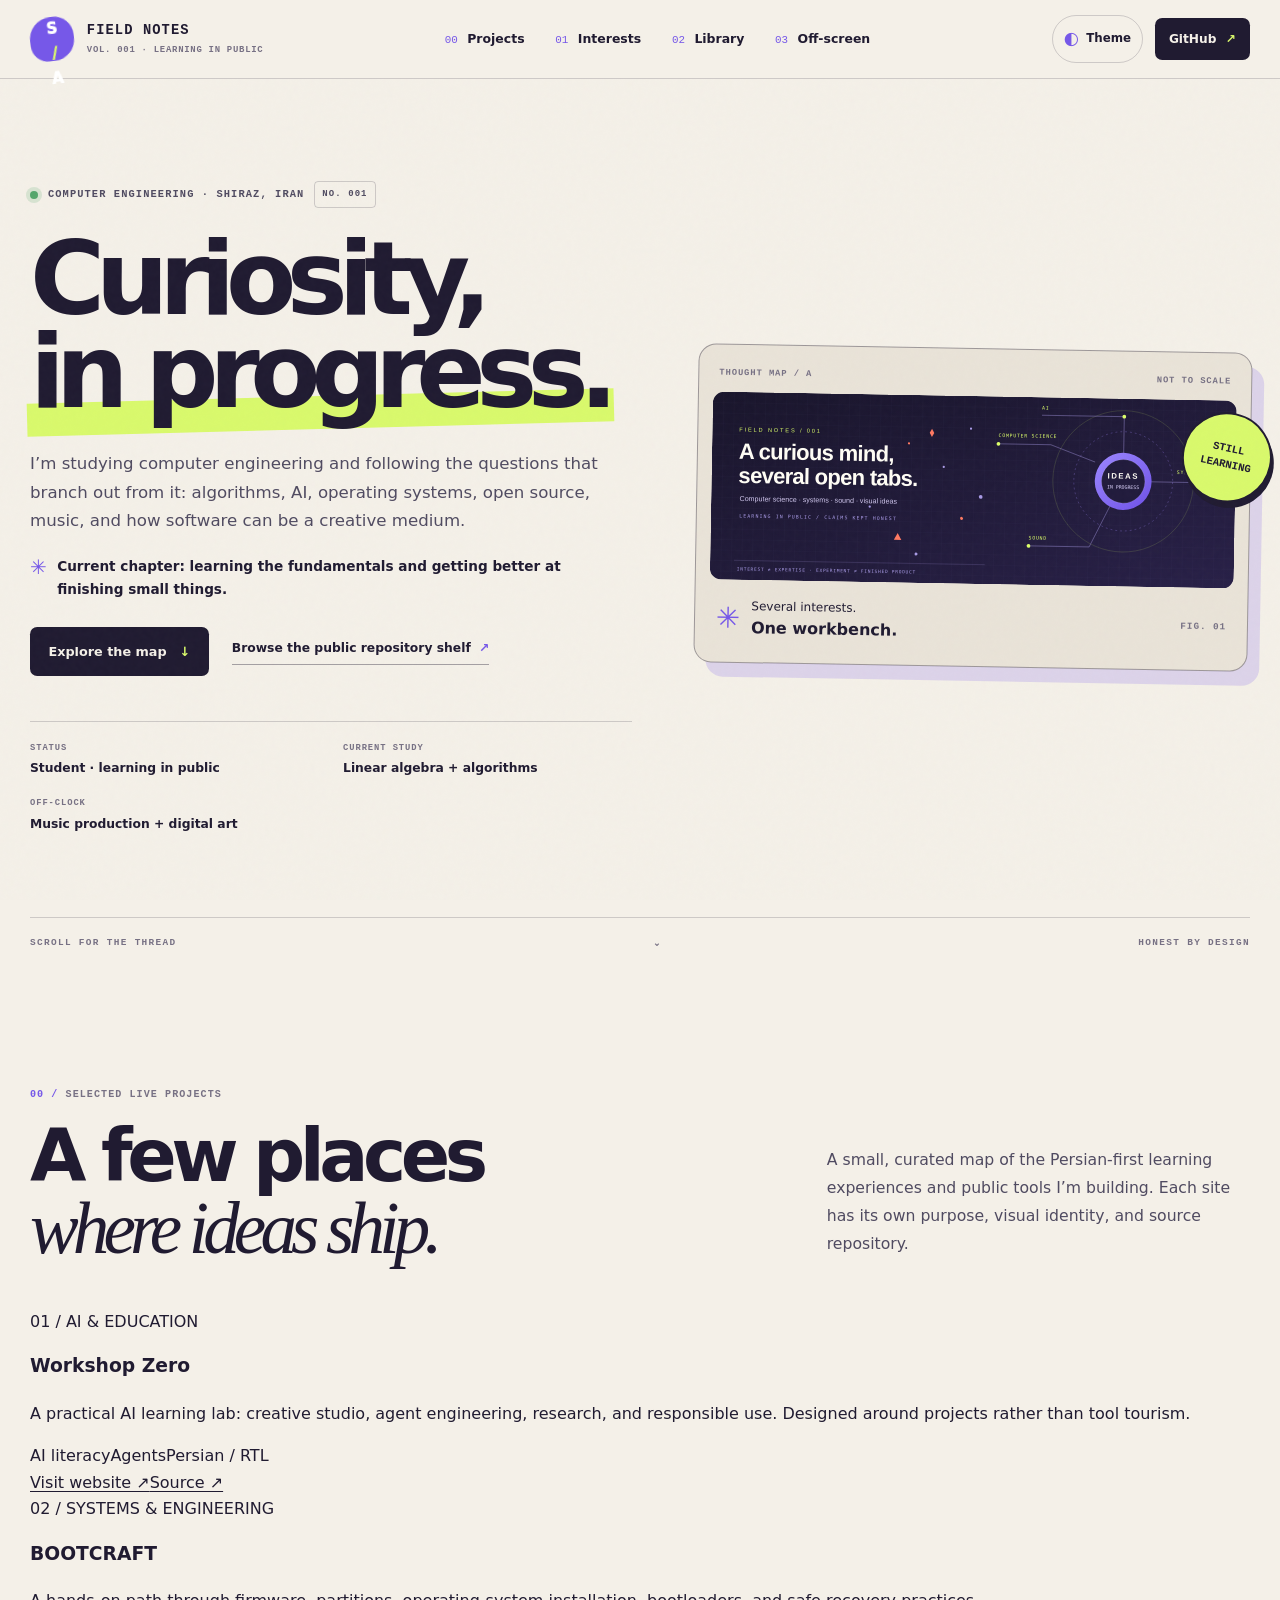
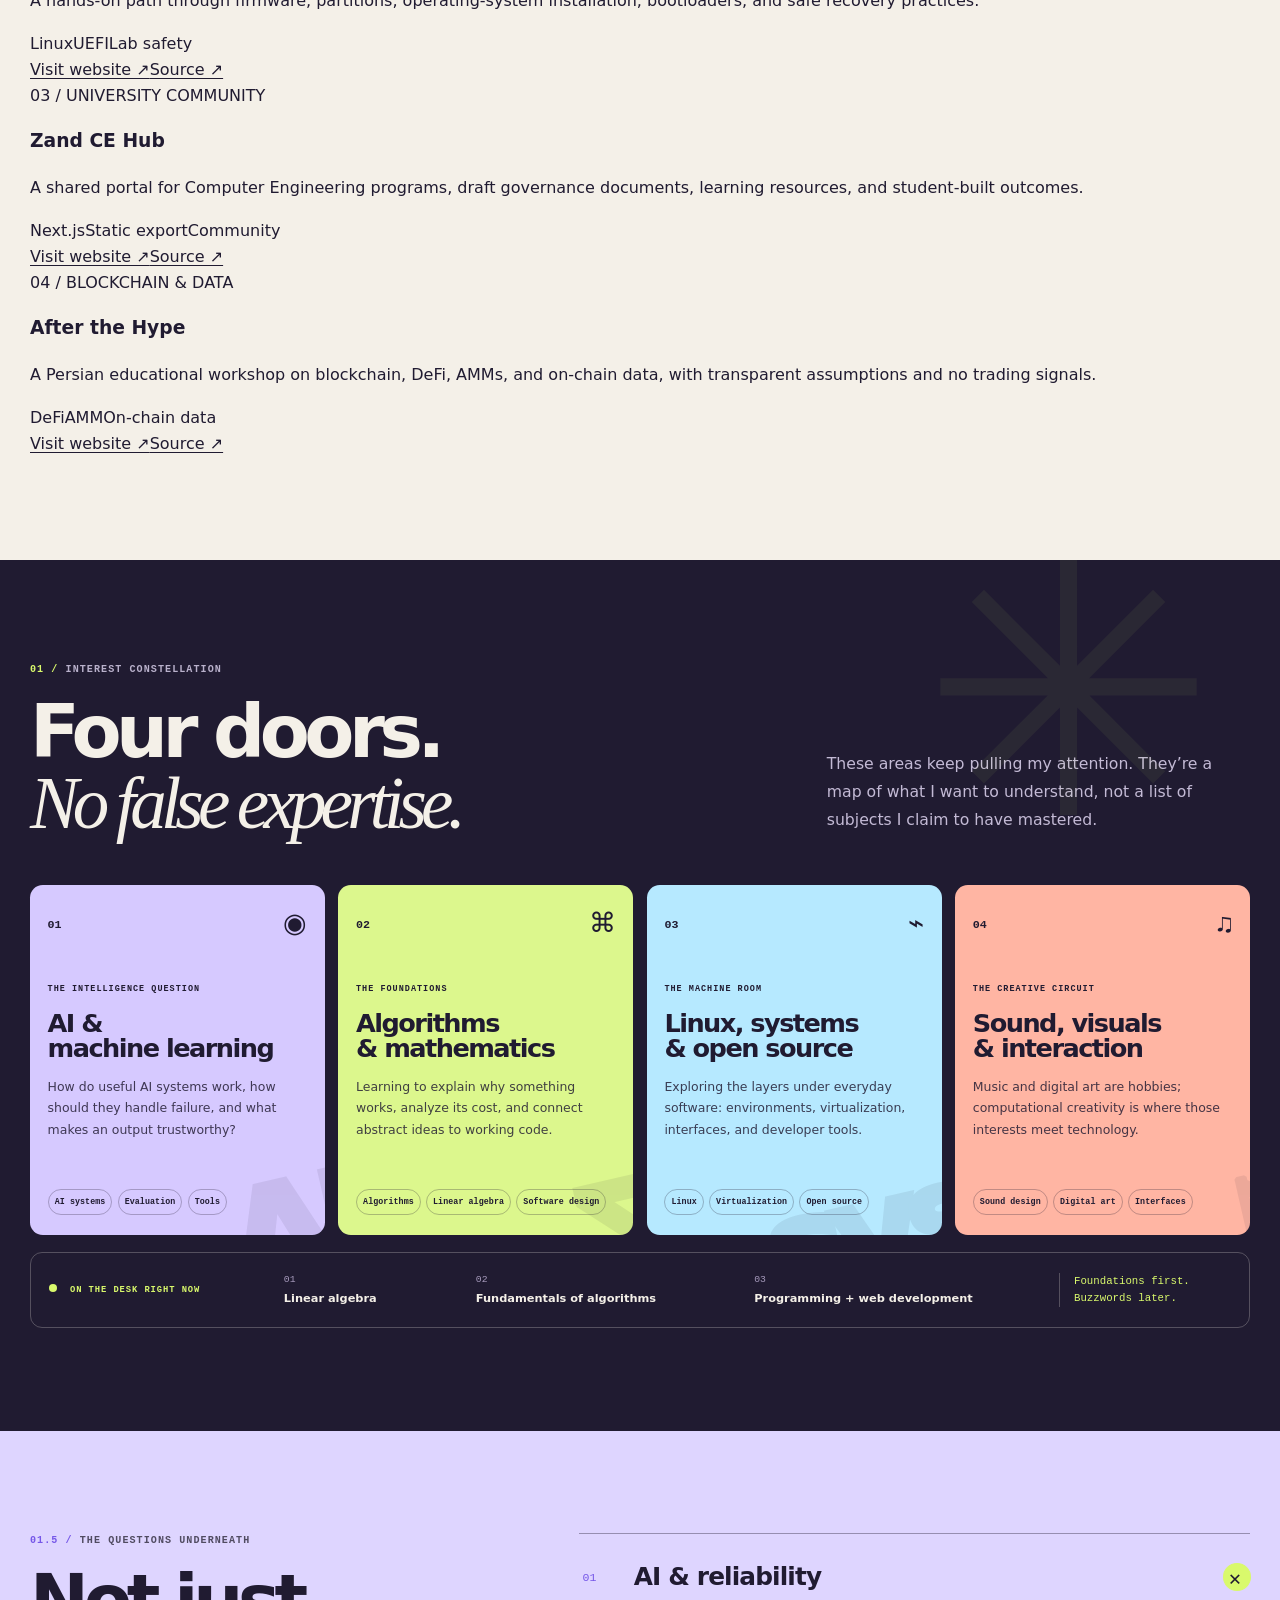
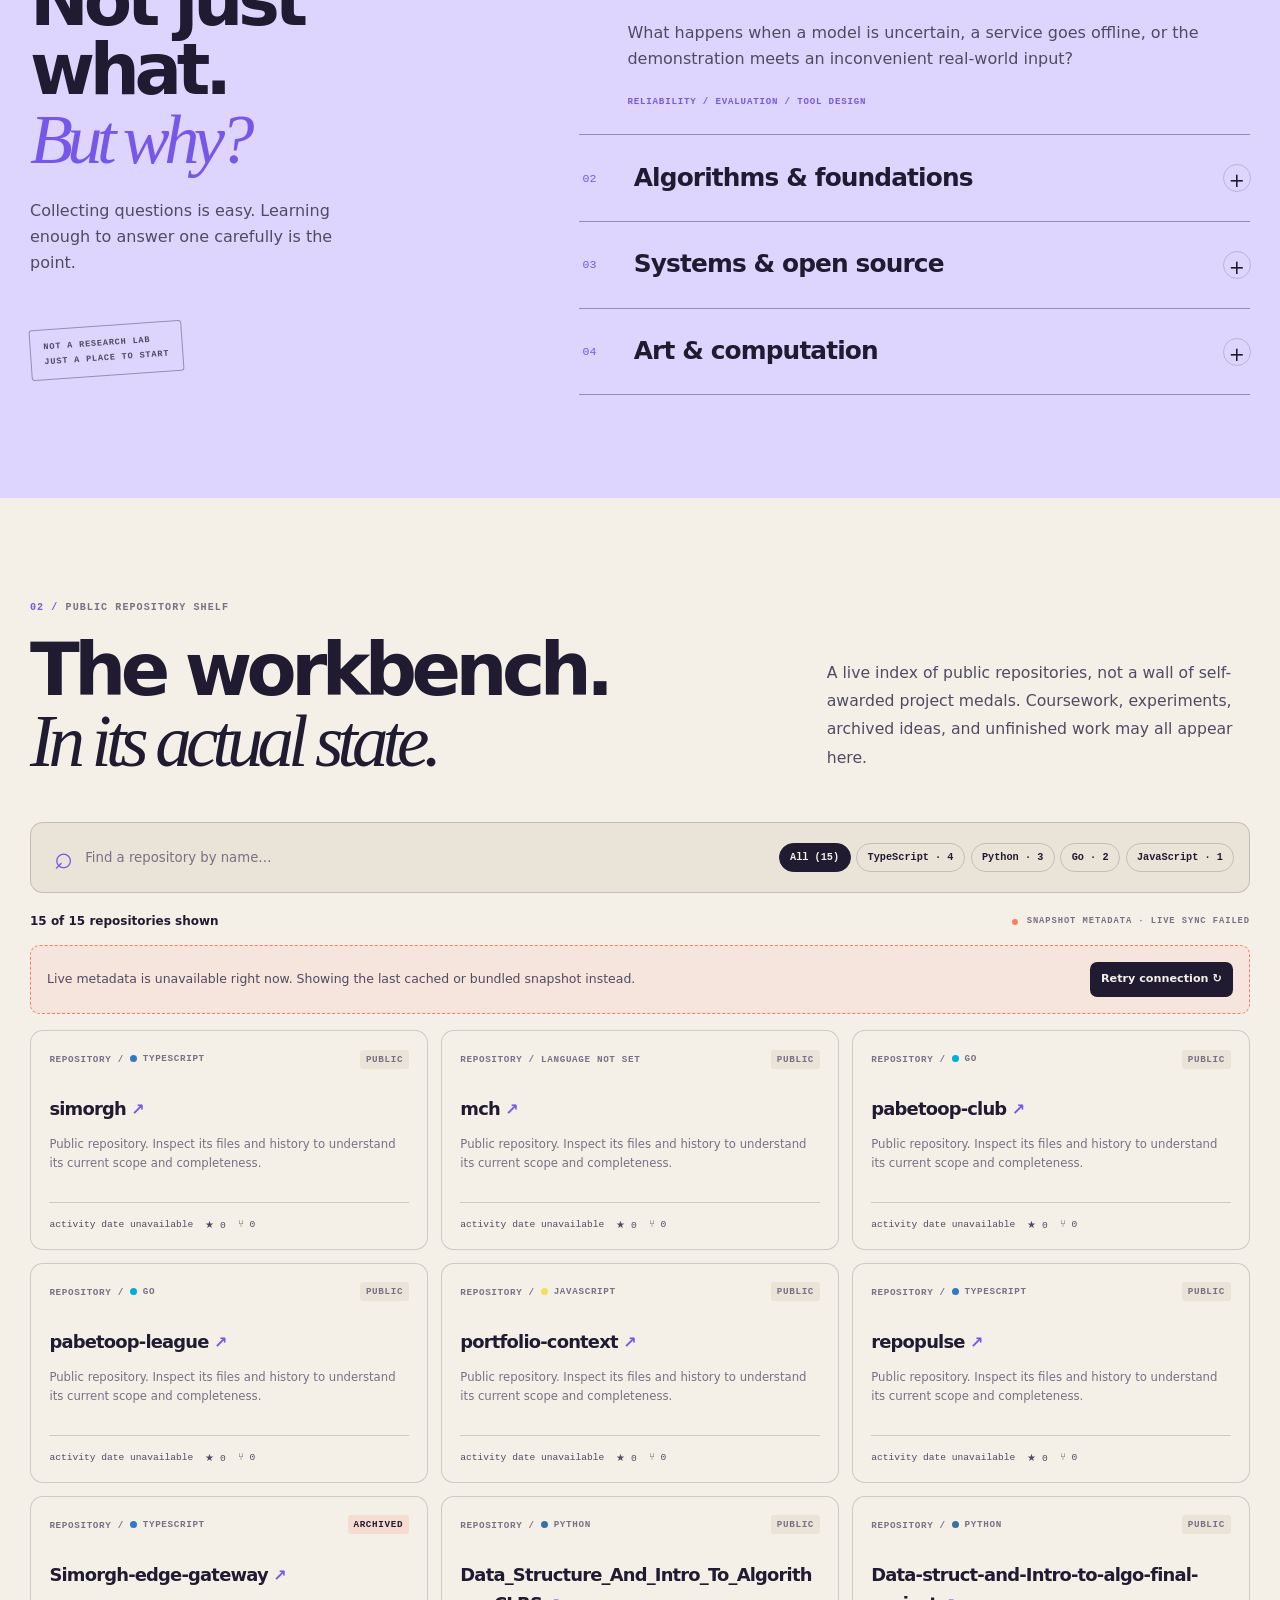
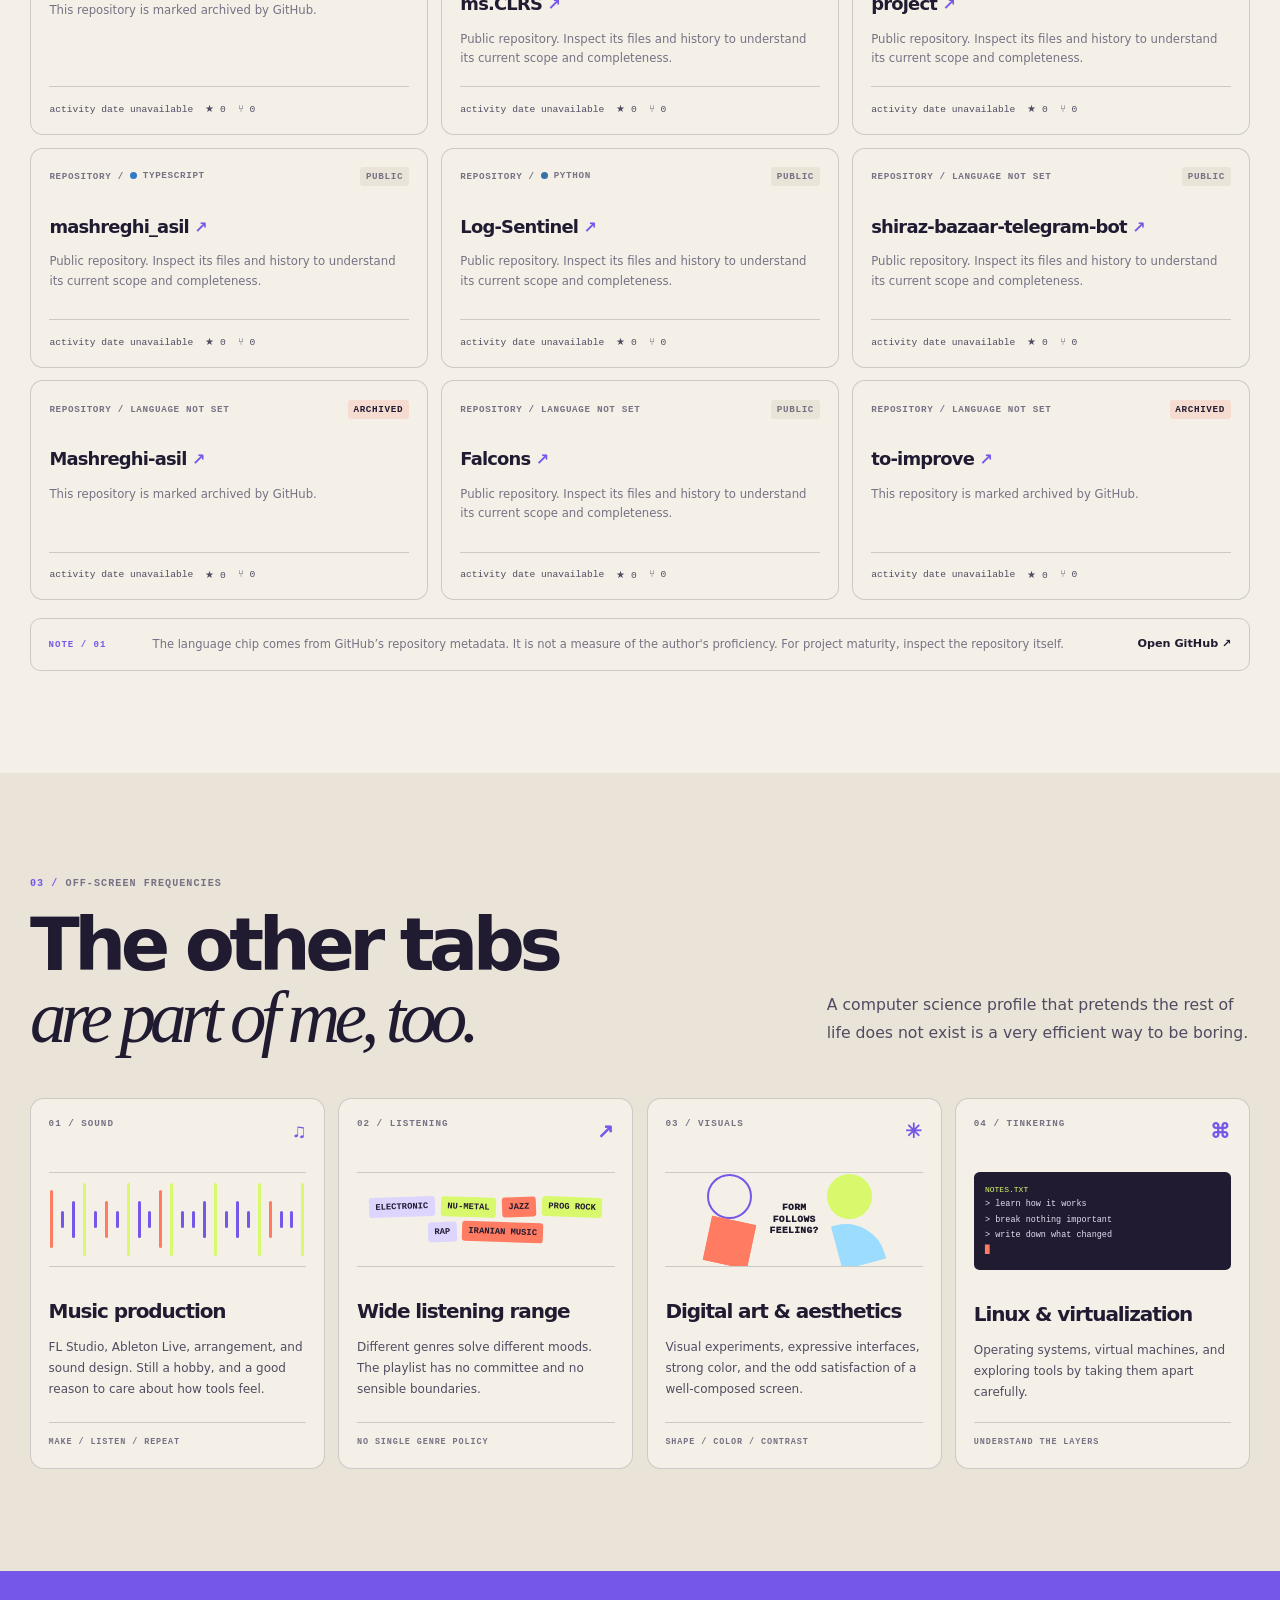
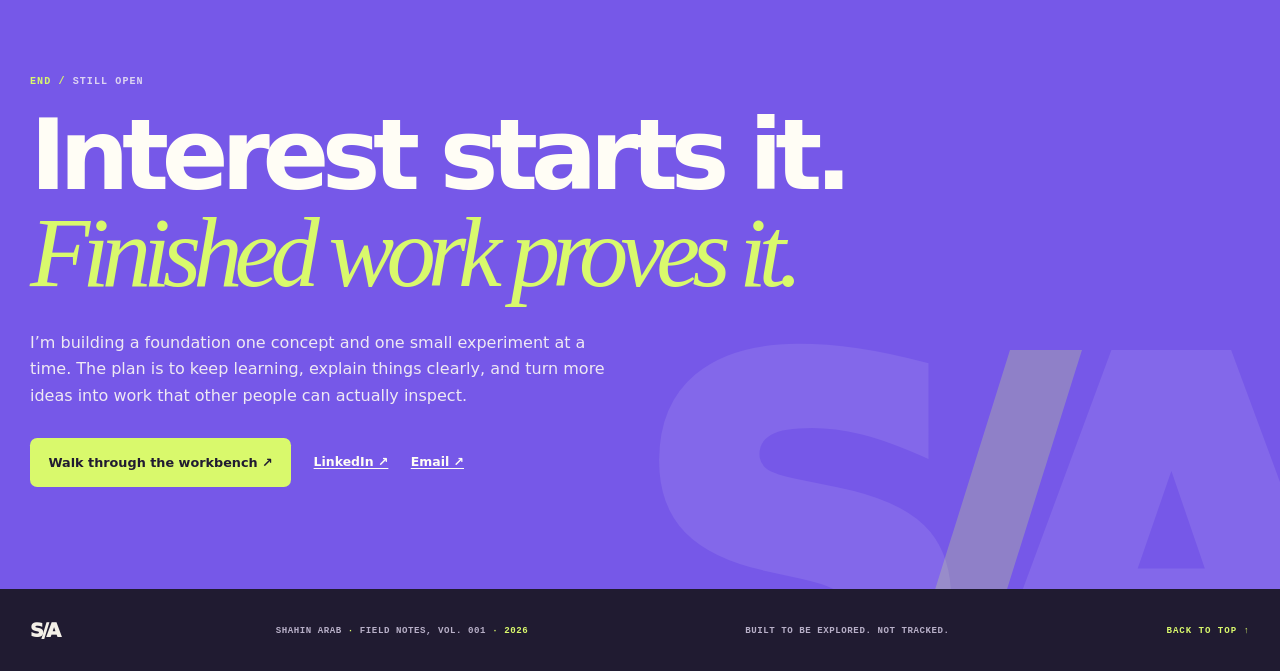
==== commit 0bd716ef: "feat(portfolio): feature the live Persian learning projects" ====
--- a/index.html
+++ b/index.html
@@ -9,7 +9,7 @@
 </head><body>
 <a class="skip-link" href="#main">Skip to content</a><div class="grain" aria-hidden="true"></div>
 <header class="site-header"><div class="header-inner wrap"><a class="wordmark" href="#top" aria-label="Shahin Arab, back to top"><span class="mark">S<span>/</span>A</span><span class="wordmark-copy">FIELD NOTES<small>VOL. 001 · LEARNING IN PUBLIC</small></span></a>
-<nav class="main-nav" aria-label="Main navigation"><a href="#interests"><span>01</span> Interests</a><a href="#library"><span>02</span> Library</a><a href="#offscreen"><span>03</span> Off-screen</a></nav>
+<nav class="main-nav" aria-label="Main navigation"><a href="#projects"><span>00</span> Projects</a><a href="#interests"><span>01</span> Interests</a><a href="#library"><span>02</span> Library</a><a href="#offscreen"><span>03</span> Off-screen</a></nav>
 <div class="header-actions"><button class="icon-button" id="theme-toggle" type="button" aria-label="Switch color theme" aria-pressed="false"><span aria-hidden="true" id="theme-glyph">◐</span><span class="theme-label">Theme</span></button><a class="header-github" href="https://github.com/Shaiinarab" target="_blank" rel="noopener noreferrer">GitHub <span aria-hidden="true">↗</span></a></div></div></header>
 <main id="main">
 <section class="hero wrap" id="top" aria-labelledby="hero-title"><div class="hero-copy">
@@ -20,6 +20,40 @@
 <div class="hero-meta"><div><span class="meta-label">STATUS</span><strong>Student · learning in public</strong></div><div><span class="meta-label">CURRENT STUDY</span><strong>Linear algebra + algorithms</strong></div><div><span class="meta-label">OFF-CLOCK</span><strong>Music production + digital art</strong></div></div></div>
 <aside class="hero-art" aria-label="Visual map connecting computer science, AI, systems, and sound"><div class="art-topline"><span>THOUGHT MAP / A</span><span>NOT TO SCALE</span></div><img src="assets/constellation.svg" width="1400" height="500" alt="Orbiting topics: AI, computer science, systems, and sound." fetchpriority="high"><div class="art-caption"><span class="caption-star">✳</span><p>Several interests.<br><strong>One workbench.</strong></p><span class="caption-index">FIG. 01</span></div><div class="orbit-stamp" aria-hidden="true">STILL<br>LEARNING</div></aside>
 <div class="hero-bottomline"><span>SCROLL FOR THE THREAD</span><span aria-hidden="true">⌄</span><span>HONEST BY DESIGN</span></div></section>
+
+<section class="section projects-section" id="projects" aria-labelledby="projects-title">
+<div class="wrap">
+<div class="section-heading">
+<div><p class="section-kicker"><span>00 /</span> SELECTED LIVE PROJECTS</p><h2 id="projects-title">A few places<br><em>where ideas ship.</em></h2></div>
+<p class="section-intro">A small, curated map of the Persian-first learning experiences and public tools I’m building. Each site has its own purpose, visual identity, and source repository.</p>
+</div>
+<div class="project-grid">
+<article class="project-card project-ai">
+<p class="project-kicker">01 / AI & EDUCATION</p><h3>Workshop Zero</h3>
+<p>A practical AI learning lab: creative studio, agent engineering, research, and responsible use. Designed around projects rather than tool tourism.</p>
+<div class="project-tags"><span>AI literacy</span><span>Agents</span><span>Persian / RTL</span></div>
+<div class="project-actions"><a class="project-link" href="https://shaiinarab.github.io/workshop-zero/">Visit website ↗</a><a class="project-source" href="https://github.com/Shaiinarab/workshop-zero">Source ↗</a></div>
+</article>
+<article class="project-card project-systems">
+<p class="project-kicker">02 / SYSTEMS & ENGINEERING</p><h3>BOOTCRAFT</h3>
+<p>A hands-on path through firmware, partitions, operating-system installation, bootloaders, and safe recovery practices.</p>
+<div class="project-tags"><span>Linux</span><span>UEFI</span><span>Lab safety</span></div>
+<div class="project-actions"><a class="project-link" href="https://shaiinarab.github.io/bootcraft-workshops/">Visit website ↗</a><a class="project-source" href="https://github.com/Shaiinarab/bootcraft-workshops">Source ↗</a></div>
+</article>
+<article class="project-card project-community">
+<p class="project-kicker">03 / UNIVERSITY COMMUNITY</p><h3>Zand CE Hub</h3>
+<p>A shared portal for Computer Engineering programs, draft governance documents, learning resources, and student-built outcomes.</p>
+<div class="project-tags"><span>Next.js</span><span>Static export</span><span>Community</span></div>
+<div class="project-actions"><a class="project-link" href="https://shaiinarab.github.io/zand-ce-association/">Visit website ↗</a><a class="project-source" href="https://github.com/Shaiinarab/zand-ce-association">Source ↗</a></div>
+</article>
+<article class="project-card project-crypto">
+<p class="project-kicker">04 / BLOCKCHAIN & DATA</p><h3>After the Hype</h3>
+<p>A Persian educational workshop on blockchain, DeFi, AMMs, and on-chain data, with transparent assumptions and no trading signals.</p>
+<div class="project-tags"><span>DeFi</span><span>AMM</span><span>On-chain data</span></div>
+<div class="project-actions"><a class="project-link" href="https://shaiinarab.github.io/crypto-hype-last-drops/">Visit website ↗</a><a class="project-source" href="https://github.com/Shaiinarab/crypto-hype-last-drops">Source ↗</a></div>
+</article>
+</div>
+</div></section>
 
 <section class="section interests-section" id="interests" aria-labelledby="interests-title"><div class="wrap">
 <div class="section-heading"><div><p class="section-kicker"><span>01 /</span> INTEREST CONSTELLATION</p><h2 id="interests-title">Four doors.<br><em>No false expertise.</em></h2></div><p class="section-intro">These areas keep pulling my attention. They’re a map of what I want to understand, not a list of subjects I claim to have mastered.</p></div>
